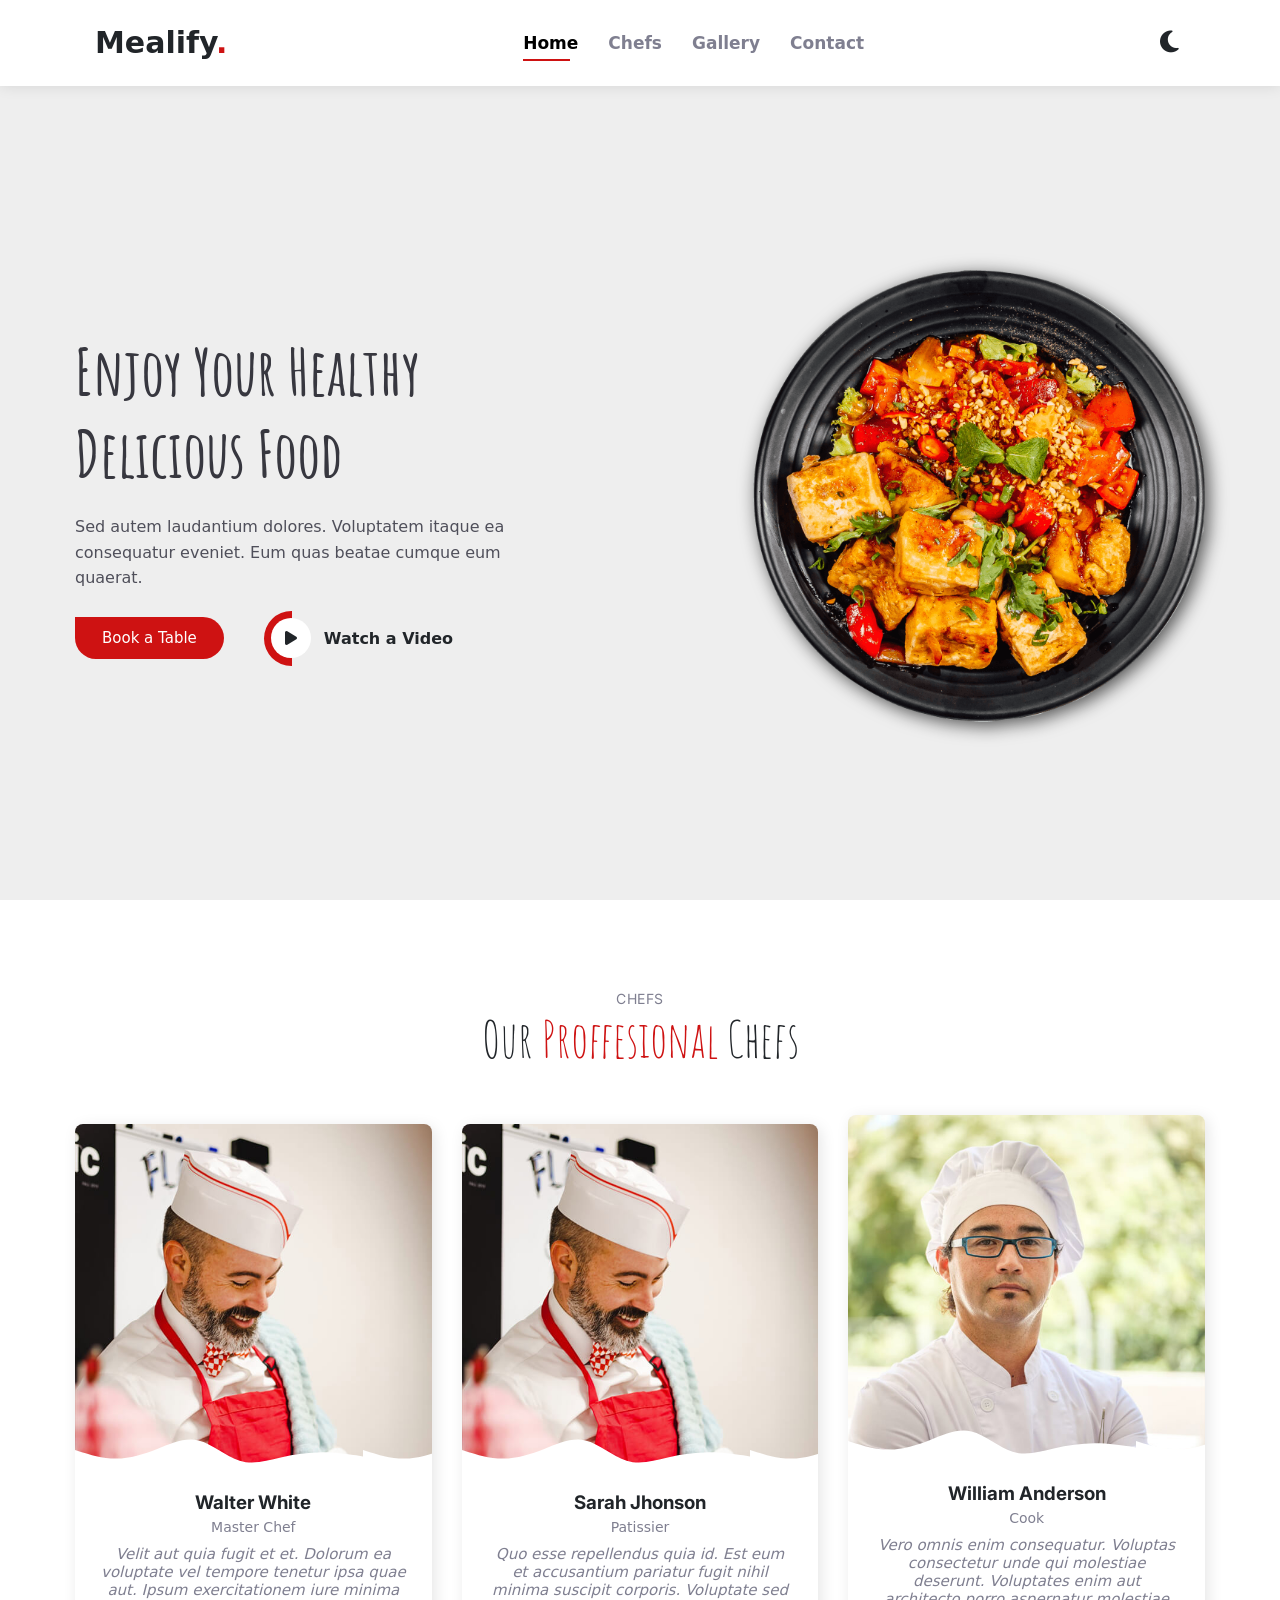
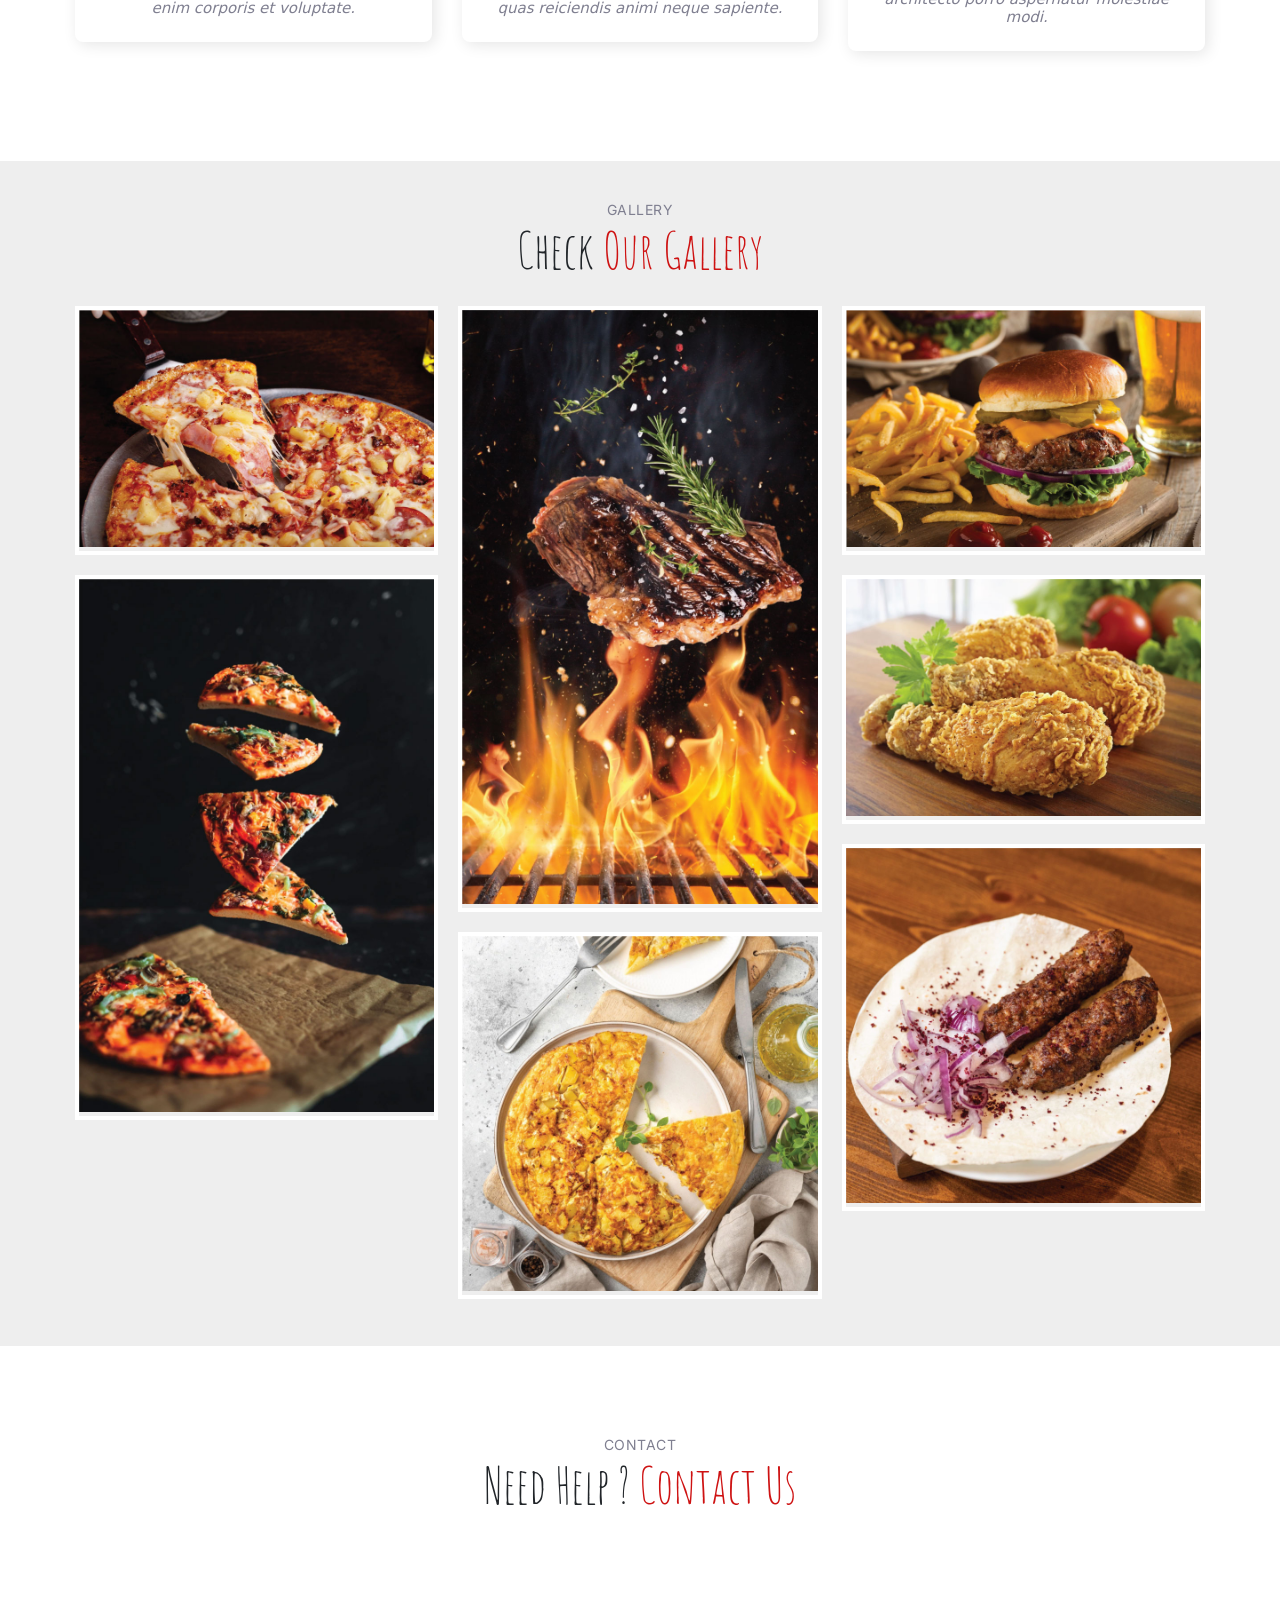
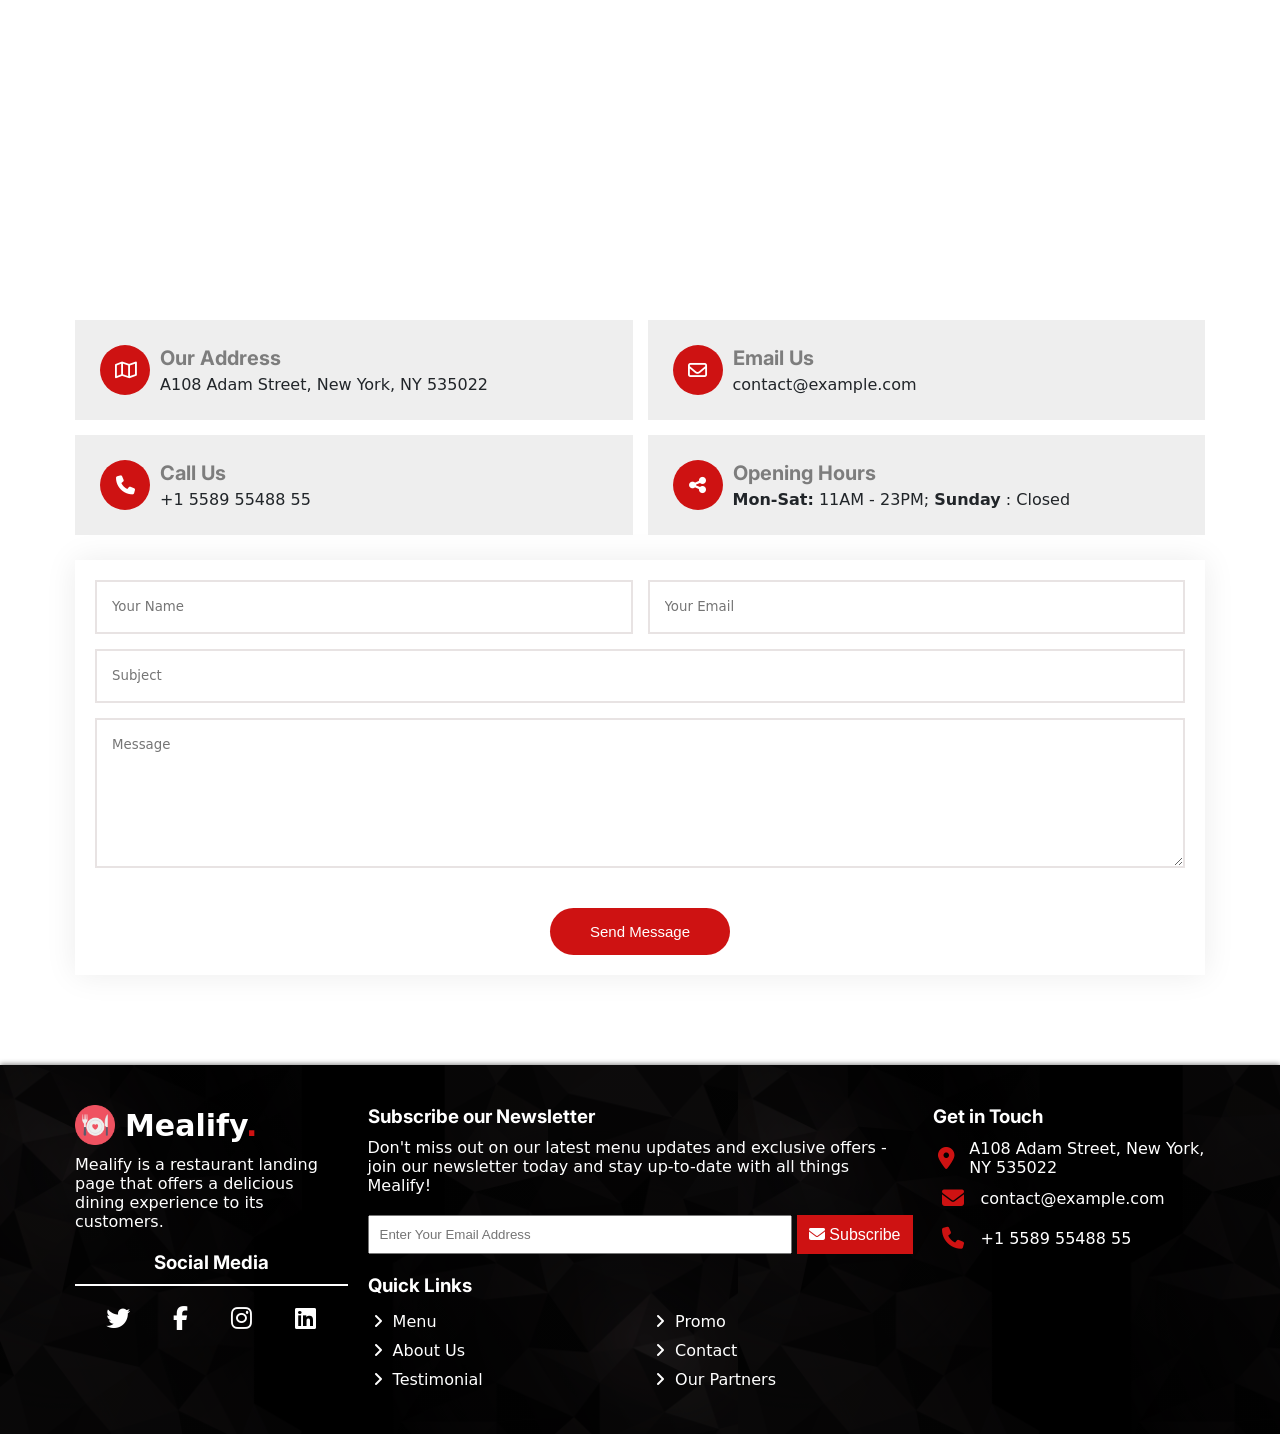
==== index.html @ 081ca34e "favicon" ====
<!DOCTYPE html>
<html lang="en">

    <head>
        <meta charset="UTF-8">
        <meta name="viewport" content="width=device-width, initial-scale=1.0">
        <title>Mealify</title>
        <link rel="stylesheet" href="css/style.css">
        <link rel="stylesheet" href="css/classes.css">
        <link rel="stylesheet" href="css/responsive.css">
        <link rel="stylesheet" href="css/all.min.css">
        <link rel="stylesheet" href="css/animations.css">
        <link rel="shortcut icon" href="images/favicon.png" type="image/x-icon">
        <link
            href="https://fonts.googleapis.com/css2?family=Amatic+SC:wght@400;700&family=Inter:wght@300;400;500;600;700;800&display=swap"
            rel="stylesheet" />
    </head>

    <body>
        <!--------------------NAV----------------------->
        <nav>
            <div class="container">
                <h1>
                    <a href="#home" class="logo">Mealify</a>
                </h1>
                <ul class="nav-links">
                    <li><a href="#home" class="active">home</a></li>
                    <li><a href="#chefs">chefs</a></li>
                    <li><a href="#gallery">gallery</a></li>
                    <li><a href="#contact">contact</a></li>
                </ul>
                <div class="nav-group">
                    <div class="mode">
                        <i class="fa-solid fa-moon"></i>
                    </div>
                    <a href="#navLinks" class="menu-icon">
                        <i class="fa-solid fa-bars"></i>
                    </a>
                </div>
            </div>
        </nav>
        <!--------------------HEADER-------------------->
        <header id="home" class="home section-bg">
            <div class="container">
                <div class="header-content">
                    <h2>
                        Enjoy Your Healthy
                        <br>
                        Delicious Food
                    </h2>
                    <p>
                        Sed autem laudantium dolores. Voluptatem itaque ea consequatur
                        eveniet. Eum quas beatae cumque eum quaerat.
                    </p>
                    <div class="btn-group">
                        <a href="#home" class="btn btn-main">Book a Table</a>
                        <a href="https://youtube.com" target="_blank" class="video-btn">
                            <div class="icon">
                                <i class="fa-solid fa-play"></i>
                            </div>
                            Watch a Video
                        </a>
                    </div>
                </div>
                <picture>
                    <img src="images/hero-img.png"
                        alt="A black dish filled with a colorful assortment of fresh vegetables and bread.">
                </picture>
            </div>
        </header>
        <!------------------- CHEFS--------------------->
        <section id="chefs" class="chefs">
            <div class="container">
                <div class="title">
                    <h2>chefs</h2>
                    <p>our <span>proffesional</span> chefs</p>
                </div>
                <div class="chefs-cards">
                    <div class="card">
                        <picture>
                            <img src="images/chefs-1.jpg" alt="">
                        </picture>
                        <div class="card-content">
                            <h3>Walter White</h3>
                            <span>Master Chef</span>
                            <p>Velit aut quia fugit et et. Dolorum ea voluptate vel tempore tenetur ipsa quae aut. Ipsum
                                exercitationem iure minima enim corporis et voluptate.</p>
                        </div>
                        <ul class="social-box">
                            <li><a href="https://twitter.com" target="_blank">
                                    <i class="fa-brands fa-twitter"></i>
                                </a></li>
                            <li>
                                <a href="https://facebook.com" target="_blank">
                                    <i class="fa-brands fa-facebook-f"></i>
                                </a>
                            </li>
                            <li>
                                <a href="https://instagram.com" target="_blank">
                                    <i class="fa-brands fa-instagram"></i>
                                </a>
                            </li>
                            <li>
                                <a href="https://linkedin.com" target="_blank">
                                    <i class="fa-brands fa-linkedin"></i>
                                </a>
                            </li>
                        </ul>
                    </div>
                    <div class="card">
                        <picture>
                            <img src="images/chefs-1.jpg" alt="">
                        </picture>
                        <div class="card-content">
                            <h3>Sarah Jhonson</h3>
                            <span>Patissier</span>
                            <p>Quo esse repellendus quia id. Est eum et accusantium pariatur fugit nihil minima suscipit
                                corporis. Voluptate sed quas reiciendis animi neque sapiente.</p>
                        </div>
                        <ul class="social-box">
                            <li><a href="https://twitter.com" target="_blank">
                                    <i class="fa-brands fa-twitter"></i>
                                </a></li>
                            <li>
                                <a href="https://facebook.com" target="_blank">
                                    <i class="fa-brands fa-facebook-f"></i>
                                </a>
                            </li>
                            <li>
                                <a href="https://instagram.com" target="_blank">
                                    <i class="fa-brands fa-instagram"></i>
                                </a>
                            </li>
                            <li>
                                <a href="https://linkedin.com" target="_blank">
                                    <i class="fa-brands fa-linkedin"></i>
                                </a>
                            </li>
                        </ul>
                    </div>
                    <div class="card">
                        <picture>
                            <img src="images/chefs-3.jpg" alt="">
                        </picture>
                        <div class="card-content">
                            <h3>William Anderson</h3>
                            <span>Cook</span>
                            <p>Vero omnis enim consequatur. Voluptas consectetur unde qui molestiae deserunt. Voluptates
                                enim aut architecto porro aspernatur molestiae modi.</p>
                        </div>
                        <ul class="social-box">
                            <li><a href="https://twitter.com" target="_blank">
                                    <i class="fa-brands fa-twitter"></i>
                                </a></li>
                            <li>
                                <a href="https://facebook.com" target="_blank">
                                    <i class="fa-brands fa-facebook-f"></i>
                                </a>
                            </li>
                            <li>
                                <a href="https://instagram.com" target="_blank">
                                    <i class="fa-brands fa-instagram"></i>
                                </a>
                            </li>
                            <li>
                                <a href="https://linkedin.com" target="_blank">
                                    <i class="fa-brands fa-linkedin"></i>
                                </a>
                            </li>
                        </ul>

                    </div>
                </div>
            </div>
        </section>
        <!------------------- GALLERY------------------->
        <section id="gallery">
            <div class="container">
                <div class="title">
                    <h2>gallery</h2>
                    <p>check <span>our gallery</span></p>
                </div>
                <div class="gallery-photos">
                    <picture class="pizza">
                        <img src="images/meal-1.jpg" alt="Hawaiian pizza with ham and pineapple">
                        <div class="layer">
                            <h2 class="meal-name">Pizza</h2>
                            <p>Hawaiian pizza with ham and pineapple</p>
                        </div>
                    </picture>
                    <picture class="pizza-slices">
                        <img src="images/meal-4.jpg" alt="Levitation pizza on black background.">
                        <div class="layer">
                            <h2 class="meal-name">Levitation pizza</h2>
                            <p>Levitation pizza on black background.</p>
                        </div>
                    </picture>
                    <picture class="steak">
                        <img src="images/meal-2.jpg"
                            alt="Tasty beef steaks flying above cast iron grate with fire flames.">
                        <div class="layer">
                            <h2 class="meal-name">Beef steaks</h2>
                            <p>
                                Tasty beef steaks flying above cast iron grate with fire flames.
                            </p>
                        </div>
                    </picture>
                    <picture class="omelette">
                        <img src="images/meal-7.jpg"
                            alt="Frittata or potato pie in a ceramic plate on a light culinary background. Traditional Italian delicious homemade egg dish on the kitchen table. Top view">
                        <div class="layer">
                            <h2 class="meal-name">Frittata</h2>
                            <p>Frittata or potato pie in a ceramic plate</p>
                        </div>
                    </picture>
                    <picture class="burger">
                        <img src="images/meal-3.jpg" alt="grass fed bison hamburger with chips &amp; beer">
                        <div class="layer">
                            <h2 class="meal-name">Burger</h2>
                            <p>grass fed bison hamburger with chips &amp; beer</p>
                        </div>
                    </picture>
                    <picture class="fried">
                        <img src="images/meal-5.jpg" alt="chicken legs">
                        <div class="layer">
                            <h2 class="meal-name">Crispy Fried Chicken</h2>
                            <p>
                                Golden brown chicken legs with a crunchy coating and juicy meat
                            </p>
                        </div>
                    </picture>
                    <picture class="kofta">
                        <img src="images/meal-6.jpg" alt="Lyulya kebab">
                        <div class="layer">
                            <h2 class="meal-name">Lyulya kebab</h2>
                            <p>
                                Tender and juicy skewers of ground lamb or beef, flavored with
                                aromatic spices and herbs
                            </p>
                        </div>
                    </picture>
                </div>
            </div>
        </section>
        <!------------------- CONTACT------------------->
        <section id="contact" class="contact">
            <div class="container">
                <div class="title">
                    <h2>CONTACT</h2>
                    <p>Need Help ? <span> Contact Us </span></p>
                </div>
                <iframe
                    src="https://www.google.com/maps/embed?pb=!1m14!1m8!1m3!1d12097.445785295115!2d-74.006138!3d40.710059!3m2!1i1024!2i768!4f13.1!3m3!1m2!1s0x89c25a22a3bda30d%3A0xb89d1fe6bc499443!2sDowntown%20Conference%20Center!5e0!3m2!1sen!2sus!4v1681863129691!5m2!1sen!2sus"
                    style="border: 0" allowfullscreen="" loading="lazy"
                    referrerpolicy="no-referrer-when-downgrade"></iframe>
                <div class="details">
                    <div class="address">
                        <div class="icon">
                            <i class="fa-regular fa-map"></i>
                        </div>
                        <div class="address-content">
                            <h3>Our Address</h3>
                            <p>A108 Adam Street, New York, NY 535022</p>
                        </div>
                    </div>
                    <div class="email">
                        <div class="icon">
                            <i class="fa-regular fa-envelope"></i>
                        </div>
                        <div class="email-content">
                            <h3>Email Us</h3>
                            <a href="mailto:contact@example.com">contact@example.com </a>
                        </div>
                    </div>
                    <div class="phone">
                        <div class="icon">
                            <i class="fa-solid fa-phone"></i>
                        </div>
                        <div class="phone-content">
                            <h3>Call Us</h3>
                            <a href="tel:+1 5589 55488 55">+1 5589 55488 55 </a>
                        </div>
                    </div>
                    <div class="opening-hours">
                        <div class="icon">
                            <i class="fa-solid fa-share-nodes"></i>
                        </div>
                        <div class="opening-content">
                            <h3>Opening Hours</h3>
                            <p>
                                <strong>Mon-Sat:</strong> 11AM - 23PM; <strong>Sunday</strong> :
                                Closed
                            </p>
                        </div>
                    </div>
                </div>
                <form>
                    <div class="input-group">
                        <input type="text" placeholder="Your Name" name="name">
                        <input type="email" placeholder="Your Email" name="email">
                    </div>
                    <input type="text" placeholder="Subject" name="subject">
                    <textarea placeholder="Message" name="message"></textarea>
                    <button class="btn btn-main" type="submit">Send Message</button>
                </form>
            </div>
        </section>
        <!------------------- FOOTER ------------------->
        <footer>
            <div class="container">
                <div class="about">
                    <div>
                        <img src="./images/favicon.png" alt="Mealify Logo">
                        <h2 class="logo">Mealify</h2>
                    </div>
                    <p>
                        Mealify is a restaurant landing page that offers a delicious dining
                        experience to its customers.
                    </p>
                    <h3>Social Media</h3>
                    <ul class="social-links">
                        <li>
                            <a href="https://twitter.com" target="_blank">
                                <i class="fa-brands fa-twitter"></i>
                            </a>
                        </li>
                        <li>
                            <a href="https://facebook.com" target="_blank">
                                <i class="fa-brands fa-facebook-f"></i>
                            </a>
                        </li>
                        <li>
                            <a href="https://instagram.com" target="_blank">
                                <i class="fa-brands fa-instagram"></i>
                            </a>
                        </li>
                        <li>
                            <a href="https://linkedin.com" target="_blank">
                                <i class="fa-brands fa-linkedin"></i>
                            </a>
                        </li>
                    </ul>
                </div>
                <div class="subscription">
                    <div class="subscription-box">
                        <h3>Subscribe our Newsletter</h3>
                        <p>
                            Don't miss out on our latest menu updates and exclusive offers -
                            join our newsletter today and stay up-to-date with all things
                            Mealify!
                        </p>
                        <div class="sunscription-group">
                            <input type="email" placeholder="Enter Your Email Address">
                            <button class="btn btn-main">
                                <i class="fa-solid fa-envelope"></i> Subscribe
                            </button>
                        </div>
                    </div>
                    <div class="quick-links">
                        <h3>Quick Links</h3>
                        <ul>
                            <li>
                                <a href="">Menu</a>
                            </li>
                            <li>
                                <a href="">Promo</a>
                            </li>
                            <li>
                                <a href="">About Us</a>
                            </li>
                            <li>
                                <a href="">Contact</a>
                            </li>
                            <li>
                                <a href="">Testimonial</a>
                            </li>
                            <li>
                                <a href="">Our Partners</a>
                            </li>
                        </ul>
                    </div>
                </div>
                <div class="contact-details">
                    <h3>Get in Touch</h3>
                    <ul>
                        <li>
                            <i class="fa-solid fa-location-dot"></i>
                            <span>A108 Adam Street, New York, NY 535022 </span>
                        </li>
                        <li>
                            <i class="fa-solid fa-envelope"></i>
                            <a href="mailto:contact@example.com">contact@example.com</a>
                        </li>
                        <li>
                            <i class="fa-solid fa-phone"></i>
                            <a href="tel:+1 5589 55488 55">+1 5589 55488 55</a>
                        </li>
                    </ul>
                </div>
            </div>
        </footer>
    </body>

</html>
---- css/style.css ----
@import url(classes.css);
body{
font-family: var(--font-default);
color: var(--color-default);
overflow-x: hidden;
}
/* <!--------------------NAV-----------------------> */
nav{
    background-color: var(--color-light);
    position: fixed;
    width: 100%;
    z-index: 9999;
    top: 0;
    box-shadow: 0px 0px 14px 0px #0000001b;
    padding: 0.25px;
}
nav .container{
    display: flex;
    flex-flow: wrap row;
    justify-content: space-between;
    align-items: center;
    padding: 25px ;
    margin: auto;
}
.logo{
    font-size: 30px;
    font-family: var(--font-default);
    color: var(--color-default);
    font-weight: bold;
}    
.logo:after{
    content: ".";
    color: var(--color-primary);
}
nav ul{
    display: flex;
    justify-content: space-between;
    text-transform: capitalize;
}
nav ul  li a {
    color: #333;
    padding: var(--block-gap) ;
    font-family: var(--font-default);
    font-size: 17px;
    color: var(--color-tertiary);
    font-weight: 600;
    position: relative;
}
.active{
    color: black;
}
.active::after{
    content: "";
    position: absolute;
    bottom: -3px;
    width: 47px;
    height: 2px;
    background-color: var(--color-primary);
    left: 15px;
}
nav .nav-group{
    gap: 15px;
    display: flex;
    align-items: center;
}
nav .mode{
    cursor: pointer;
    font-size: 25px;
    width: 25px;

}
nav .menu-icon{
    display: none;
    cursor: pointer;
    font-size: 1.5625rem;
}
/* <!--------------------HEADER--------------------> */
header {
    display: flex;
    align-items: center;
}
header .container{
    display: flex;
    justify-content: space-between;
    align-items: center;
    flex-wrap: wrap;
    position: relative;
    padding: 40px 5px;
    margin-top: 96px;
}
header .container > * {
    width: 40%;
}
header .header-content h2{
    color: var(--color-secondary);
    font-family: var(--font-primary);
    font-size: 4.0625rem;
}
header .header-content p{
    margin-block: 20px;
    line-height: 1.6;
    font-size: 1rem;
    color: #4f4f5a;
}
header picture img{
    width: 100%;
    filter: drop-shadow(4px 4px 9px #000a);
}
header picture img:hover {
    animation: shake 1s infinite;
}
header .btn-group{
    display: flex;
    flex-wrap:  nowrap;
    align-items: center;
    gap: 2.5rem;
}
header .btn-group a{
    display: flex;
    flex-wrap:  nowrap;
}
header .btn-main{
    border-radius: 0 100vh 100vh;
    background-color: #CE1212 ;
    padding: 12px 27px;
    color: #fff;
    transition: all 0.3s ease;
    font-size:15px ;
}
header .video-btn{
    transition: all var(--animation-duration) ease;
    color: var(--color-default);
    display: flex;
    align-items: center;
    font-weight: 600;
}
header .video-btn .icon{
    width:55px;
    height:55px;
    border-radius: 50%;
    background-image: linear-gradient(to right, var(--color-primary) 0 50%, transparent 50% 100%);
    display: flex;
    justify-content: center;
    align-items: center;
    font-size: 1rem;
    margin-right: 0.3125rem;
    position: relative;
}
header .video-btn .icon::before{
    content: "";
    width: 40px;
    height: 40px;
    border-radius: 50%;
    display: flex;
    justify-content: center;
    align-items: center;
    position: absolute;
    background-color: #fff;
}
header .video-btn .icon i{
    z-index: 99;
}
header .btn-group .btn:hover{
    background-color: var(--hover-bg-color);
    color: var(--hover-color);
}
.video-btn:hover{
    color: var(--color-primary);
}
/* <!------------------- CHEFS---------------------> */
.title {
    text-align: center;
    margin-bottom: 1.5625rem;
}
.title h2{
    color: var(--color-tertiary);
    font-weight: 400;
    font-size: 0.875rem;
    text-transform: uppercase;
    letter-spacing: 0.5px;
}
.title p {
    font-size: 3.125rem;
    font-family: var(--font-primary);
    text-transform: capitalize;
}
.title p span{
    color: var(--color-primary);
}

.chefs-cards {
    display: flex;
    justify-content: space-between;
    align-items: center;
    flex-wrap: nowrap;
    --gap: 1.875rem;
    padding-block: 1.25rem;
    display: flex;
    flex-wrap: wrap;
    gap: var(--gap);
}
.chefs-cards .card{
    width: calc(calc(100% - var(--gap)* 2) / 3);
    background-color: var(--color-light);
    text-align: center;
    border-radius: 0.5rem;
    overflow: hidden;
    position: relative;
    transition: all var(--animation-duration) ease;
    box-shadow: 3px 3px 15px 0px rgba(0, 0, 0, 0.1);
    padding: 0 0 0.25px;
    margin: 0 0 0.25px;
}
.chefs-cards .card:hover{
    transform: scale(1.07);
}
.chefs-cards .card picture{
    width: 100%;
    display: flex;
    position:relative;
    
}
.chefs-cards .card picture:before {
    content: "";
    position: absolute;
    bottom: -1px;
    left: 0;
    background-image: url(../images/shape.svg);
    background-repeat: repeat-x;
    width: 100%;
    height: 4rem;
    border: 0;
    outline: 0;
}
.chefs-cards .card picture img{
    width: 100%;
}
    .card .card-content {
    position: relative;
    width: 100%;
    padding:10px 25px 25px;
}
.card .card-content span{
    font-size: 14px;
    color: var(--color-tertiary);
    margin: 5px 0 10px;
    display: inline-block;
}
.card .card-content p{
font-size: 15px;
font-style: italic;
color: var(--color-tertiary);
}
.chefs-cards .social-box{
    position: absolute;
    right: -50px;
    top: 30px;
    padding: 10px;
    border-radius:5px;
    width: fit-content;
    background-color: #ffffff4d;
    transition: right calc(var(--animation-duration) / 2) ease;
}
.card:hover .social-box{
    right: 10px;
    transition: right var(--animation-duration) var(--animation-duration);
}
.chefs-cards .social-box i {
    font-size: 1.125rem;
    padding: 0.625rem 0.3125rem;
    color: #37373f66;
    transition: color var(--animation-duration);
}
.chefs-cards .social-box i:hover{
    color: #37373fe6;
}
/* <!------------------- GALLERY-------------------> */
#gallery{
    background-color: var(--color-light-grey);
}
.gallery-photos {
    --gap: 1.25rem;
    height: 72.8125rem;
    display: flex;
    flex-flow: column wrap;
    gap: 1.25rem;
}
.gallery-photos picture {
    width: calc(calc(100% - var(--gap)* 2) / 3);
    border: 4px solid var(--color-light);
    position: relative;
    overflow: hidden;
}
.gallery-photos img{
    width: 100%;
    transition: transform var(--animation-duration) ease;
}
.layer{
    width: 100%;
    height: 100%;
    padding: 15px;
    background-color: #00000096;
    position: absolute;
    top: 100%;
    left: 0;
    z-index: 99;
    display: flex;
    flex-direction: column;
    gap: 5px;
    justify-content: center;
    align-items: center;
    color: #fff;
    transition: all var(--animation-duration);
    text-align: center;
}
.gallery-photos picture:hover .layer{
    top: 0%;
}
.gallery-photos picture:hover img{
    transform: scale(1.1);
}
/* <!------------------- CONTACT-------------------> */
.contact iframe {
    width: 100%;
    height: 21.875rem;
}
.contact .details {
    display: flex;
    flex-wrap: wrap;
    margin: 25px 0;
    --gap: 15px;
    gap: var(--gap);
}
.contact .details>div{
    width: calc( ( 100% - var(--gap) ) / 2 );
    background-color: var(--color-light-grey);
    display: flex;
    align-items: center;
    padding: 25px ;
}
.contact .details>div .icon{
    width: 50px;
    height: 50px;
    background-color: var(--color-primary);
    margin: 0 10px 0 0;
    display: flex;
    align-items: center;
    justify-content: center;
    color: var(--color-light);
    border-radius: 50%;
    font-size: 19px;
}
.contact .details>div h3{
    color: #7d7d7d;
    font-size: 1.25rem;
    font-weight: 700;
    margin: 0 0 5px 0;
}
.contact form{
    display: flex;
    --gap: 0.9375rem;
    background-color: var(--color-light);
    padding: 20px;
    flex-direction: row;
    box-shadow: 0 0 1.875rem #00000014;
    gap: var(--gap);
    flex-wrap: wrap;
    justify-content: center;
    font-family: var(--font-default);
}

.contact form .input-group{
    width: 100%;
    display: flex;
    flex-wrap: wrap;
    gap: var(--gap);
}

.contact form input, .contact form  textarea {
    width: 100%;
    padding: 15px;
    font-family: inherit;
    line-height: 1.5;
    border: 2px solid hsl( 0, calc(0% + 10%), calc(100% - 10%) );
    color: #212529;
    transition: all .3s ease;
    outline: none;
}
.contact form textarea{
    min-height: 9.375rem;
    max-height: 18.75rem;
}
.contact form textarea:focus,
.contact form input:focus{
    border: 2px solid var(--color-primary) ;
    border-radius: 0;
}
.contact form button{
    padding: 15px 40px;
    margin-top: 25px;
    width: fit-content;
    font-size: 15px;
}
/* <!------------------- FOOTER -------------------> */

footer {
    background-image: linear-gradient(#0009, #0009), url(../images/download.jpg);
    color: #fff;
    box-shadow: 0px -1px 5px #0007;
    background-size: contain;
}
footer .container {
    --gap: 1.25rem;
    display: flex;
    flex-wrap: wrap;
    gap: var(--gap);
}
footer .container .about,
footer .container .contact-details {
    width: calc(calc(100% - var(--gap)* 2) / 4);
}
footer .container .subscription {
    width: calc(calc(100% - var(--gap)* 2) / 2);
}
footer .container .about div{
    display: flex;
    align-items: center;
    gap: calc(var(--gap) / 2);
}
footer .container .about .logo{
    color: var(--color-light);
}
footer .container .about img{
    width: 40px;
}
footer .container p{
    margin: 10px 0;
}
footer .container .about h3{
    text-align: center;
    border-bottom: 2px solid var(--color-light);
    padding:10px;
    margin-bottom:10px;
}

footer .about .social-links {
    padding: 10px;
    display: flex;
    justify-content: space-around;
}
footer .about .social-links i {
    font-size: 1.5rem;
}

footer .sunscription-group {
    margin: 20px 0;
    display: flex;
    justify-content: space-between;
    gap: 5px;
}
footer .sunscription-group input{
    flex-grow: 1;
    padding: 10px;
}
footer .sunscription-group input:focus{
    outline: 0;
}
footer .sunscription-group button{
    border-radius: 0;
}

footer .quick-links ul{
    margin: 10px 0 0;
    display: flex;
    column-gap: 20px;
    flex-wrap: wrap;
}
footer .quick-links ul li{
    width: calc((100% - 20px) /2);
    padding: 5px;
    transition: all var(--animation-duration) ease;
}
footer .quick-links ul li::before{
    content: "\f105";
    font: var(--fa-font-solid);
    margin-right: 5px;
}
footer .quick-links ul li:hover{
    transform: translateX(10px);
    background-color: #222;
}

footer .contact-details ul li {
    display: flex;
    align-items: center;
    gap: 8px;
}

footer .contact-details h3 {
    margin-bottom: 10px;
}
footer .contact-details ul li i {
    width: 2.5rem;
    height: 2.5rem;
    display: flex;
    justify-content: center;
    align-items: center;
    color: var(--color-primary);
    font-size: 1.375rem;
    cursor: pointer;
}
---- css/classes.css ----
*{
    padding: 0;
    margin: 0;
    box-sizing: border-box;
    scroll-behavior: smooth;
}
:root{
    --color-default: #212529;
    --primary-hue: 0;
    --primary-saturation: 84%;
    --primary-lightness: 44%;
    --color-primary: hsl( 0, 84%, 44% );
    --color-secondary: #37373f;
    --color-tertiary: #7f7f90;
    --light-hue: 0;
    --light-saturation: 0%;
    --light-lightness: 100%;
    --color-light: #ffffff;
    --color-light-grey: #eee;
    --font-default: "Open Sans", system-ui, -apple-system, "Segoe UI", Roboto, "Helvetica Neue", Arial, "Noto Sans", "Liberation Sans", sans-serif, "Apple Color Emoji", "Segoe UI Emoji", "Segoe UI Symbol", "Noto Color Emoji";
    --font-primary: "Amatic SC", sans-serif;
    --font-secondary: "Inter", sans-serif;
    --animation-duration: 400ms;
    --block-gap: 5px 15px;
}
::-webkit-scrollbar-thumb {
    background-color: #000;
    box-shadow: 0px 0px 10px 0px #eeeeee8c inset;
    border-radius: 100vh;
}
::-webkit-scrollbar {
    width: 12px;
    background-color: #fff;
    border-left: 2px solid #eee;
    box-shadow: 0px 0px 21px 0px #0003 inset;
}
::selection{
    background-color: hsl( var(--primary-hue), var(--primary-saturation), var(--primary-lightness), 0.7 );
    opacity: 0.2;
    color: var(--color-light);
} 
ul{
    list-style: none;
}
a{
    text-decoration: none;
    color: inherit;
    transition: all 0.3s ease 0s;
}
.container{
    padding: 40px 5px;
    margin: 50px auto 0px auto;
}

.margin-width-auto{
    width: fit-content;
    margin-left: auto;
    margin-right: auto;
}
.clr{
    clear: both;
}
.section-bg {
    background-color: var(--color-light-grey);
}
h1, h2, h3, h4, h5, h6 {
    font-family: var(--font-secondary);
}
.btn-main {
    --background-color: var(--color-primary);
    --hover-bg-color: hsl( 0, 84%, calc(44% + 5%) );
    --hover-color: var(--color-light);
    --padding: 0.375rem 1.125rem;
    --font-size: 0.9375rem;
    --border-radius: 100vh;
}
.btn{
--color: var(--color-light);
--padding: 0.3125rem 0.75rem;
--border-width: 0.125rem;
--border-radius: 100vh;
--font-size: 1rem;
padding: var(--padding);
border: var(--border-width) solid var(--border-color);
border-radius: var(--border-radius);
background-color: var(--background-color);
color: var(--color);
font-size: var(--font-size);
cursor: pointer;
transition: background-color var(--animation-duration), color var(--animation-duration);
}
.btn:hover {
    background-color: var(--hover-bg-color);
    color: var(--hover-color);
}
---- css/responsive.css ----
@media screen and (max-width: 300px) {
    :root {
      font-size: 12px;
    }
  }
  /*^========> Container <========*/
  @media screen and (min-width: 1400px) {
    .container {
      max-width: 1320px;
    }
  }
  
  @media screen and (max-width: 1400px) {
    .container {
      max-width: 1140px;
    }
  }
  
  @media screen and (max-width: 1200px) {
    .container {
      max-width: 960px;
    }
  }
  
  @media screen and (max-width: 992px) {
    .container {
      max-width: 720px;
    }
  }
  
  @media screen and (max-width: 768px) {
    .container {
      max-width: 540px;
    }
  }
  
  @media screen and (max-width: 576px) {
    .container {
      padding: 15px;
    }
  }
  
  /*^========> Navbar <========*/
  @media screen and (max-width: 1200px) {
    nav .nav-links {
      --inline-gap: 0px;
      --block-gap: 15px;
      transform: translateX(100%);
      position: absolute;
      z-index: 999;
      width: 350px;
      height: 100%;
      background-color: #fff;
      border-left: 2px solid #f1f1f1;
      right: 0;
      top: 0;
      flex-direction: column;
      transition: transform 400ms;
    }
  
    nav .nav-links .close-icon {
      display: block;
      padding: 10px 15px 5px;
    }
  
    nav .nav-links a:not(.active):hover::before {
      width: 0px;
    }
  
    nav .nav-links a {
      width: 100%;
      padding: var(--block-gap) 10px;
    }
  
    nav .nav-links a::before {
      bottom: 2px;
    }
  
    nav .menu-icon {
      display: block;
    }
  
    nav .mode-group {
      display: flex;
      flex-grow: 1;
      /* justify-content: ; */
      margin-left: 10vw;
      margin-right: 20px;
    }
  }
  
  /*^========> Header <========*/
  @media screen and (min-width: 1200px) {
    header {
      min-height: 100vh;
    }
  }
  
  @media screen and (max-width: 992px) {
    header .container {
      flex-direction: column-reverse;
      gap: 50px;
    }
    header .container > * {
      width: 100%;
      display: flex;
      flex-direction: column;
      align-items: center;
      text-align: center;
    }
    header .btn-main {
      --border-radius: 100vh;
    }
  }
  @media screen and (max-width: 400px) {
    .header-content .btn-group {
      flex-direction: column;
      gap: 20px;
    }
  }
  
  /*^========> Chefs <========*/
  @media screen and (max-width: 992px) {
    .chefs-cards .card {
      width: calc(calc(100% - var(--gap)) / 2);
    }
  }
  @media screen and (max-width: 768px) {
    .chefs-cards .card {
      width: 100%;
    }
  }
  
  /*^========> Gallery <========*/
  @media screen and (max-width: 1400px) {
    .gallery-photos {
      height: 1000px;
    }
  }
  
  @media screen and (max-width: 1200px) {
    .gallery-photos {
      height: 845px;
    }
  }
  
  @media screen and (max-width: 992px) {
    .gallery-photos {
      height: 1405px;
    }
  
    .gallery-photos picture {
      width: calc(calc(100% - var(--gap)) / 2);
    }
  
    .gallery .pizza {
      order: 1;
    }
    .gallery .fried {
      order: 6;
    }
    .gallery .omelette {
      order: 4;
    }
    .gallery .kofta {
      order: 7;
    }
    .gallery .burger {
      order: 2;
    }
    .gallery .pizza-slices {
      order: 3;
    }
    .gallery .steak {
      order: 5;
    }
  }
  
  @media screen and (max-width: 768px) {
    .gallery-photos {
      height: auto;
    }
    .gallery-photos picture {
      width: 100%;
    }
  }

  /*^========> Contacts <========*/
  @media screen and (min-width: 993px){
    .contact form .input-group input{
      width: calc((100% - var(--gap)) / 2 );
    }
  }

  @media screen and (max-width: 992px) {
    .contact .input-group input {
      width: 100%;
    }
  }
  
  @media screen and (max-width: 768px) {
    .contact .details > div {
      width: 100%;
    }
  }
  
  /*^========> Footer <========*/
  
  @media screen and (max-width: 1200px) {
    footer .container :is(.about, .contact-details) {
      width: calc(calc(100% - var(--gap)) / 2);
      order: 1;
    }
  
    footer .container :is(.subscription) {
      width: 100%;
      order: 2;
    }
  }
  
  @media screen and (max-width: 768px) {
    footer .container :is(.about, .contact-details, .subscription) {
      width: 100%;
      order: 0;
    }
  }
  
  @media screen and (max-width: 576px) {
    footer .sunscription-group {
      flex-direction: column;
      gap: 10px;
    }
  }
---- css/animations.css ----
@keyframes shake {
    0% {
      transform: translate(1px, 1px) rotate(0deg);
    }
    10% {
      transform: translate(-1px, -2px) rotate(-1deg);
    }
    20% {
      transform: translate(-3px, 0px) rotate(1deg);
    }
    30% {
      transform: translate(3px, 2px) rotate(0deg);
    }
    40% {
      transform: translate(1px, -1px) rotate(1deg);
    }
    50% {
      transform: translate(-1px, 2px) rotate(-1deg);
    }
    60% {
      transform: translate(-3px, 1px) rotate(0deg);
    }
    70% {
      transform: translate(3px, 1px) rotate(-1deg);
    }
    80% {
      transform: translate(-1px, -1px) rotate(1deg);
    }
    90% {
      transform: translate(1px, 2px) rotate(0deg);
    }
    100% {
      transform: translate(1px, -2px) rotate(-1deg);
    }
  }
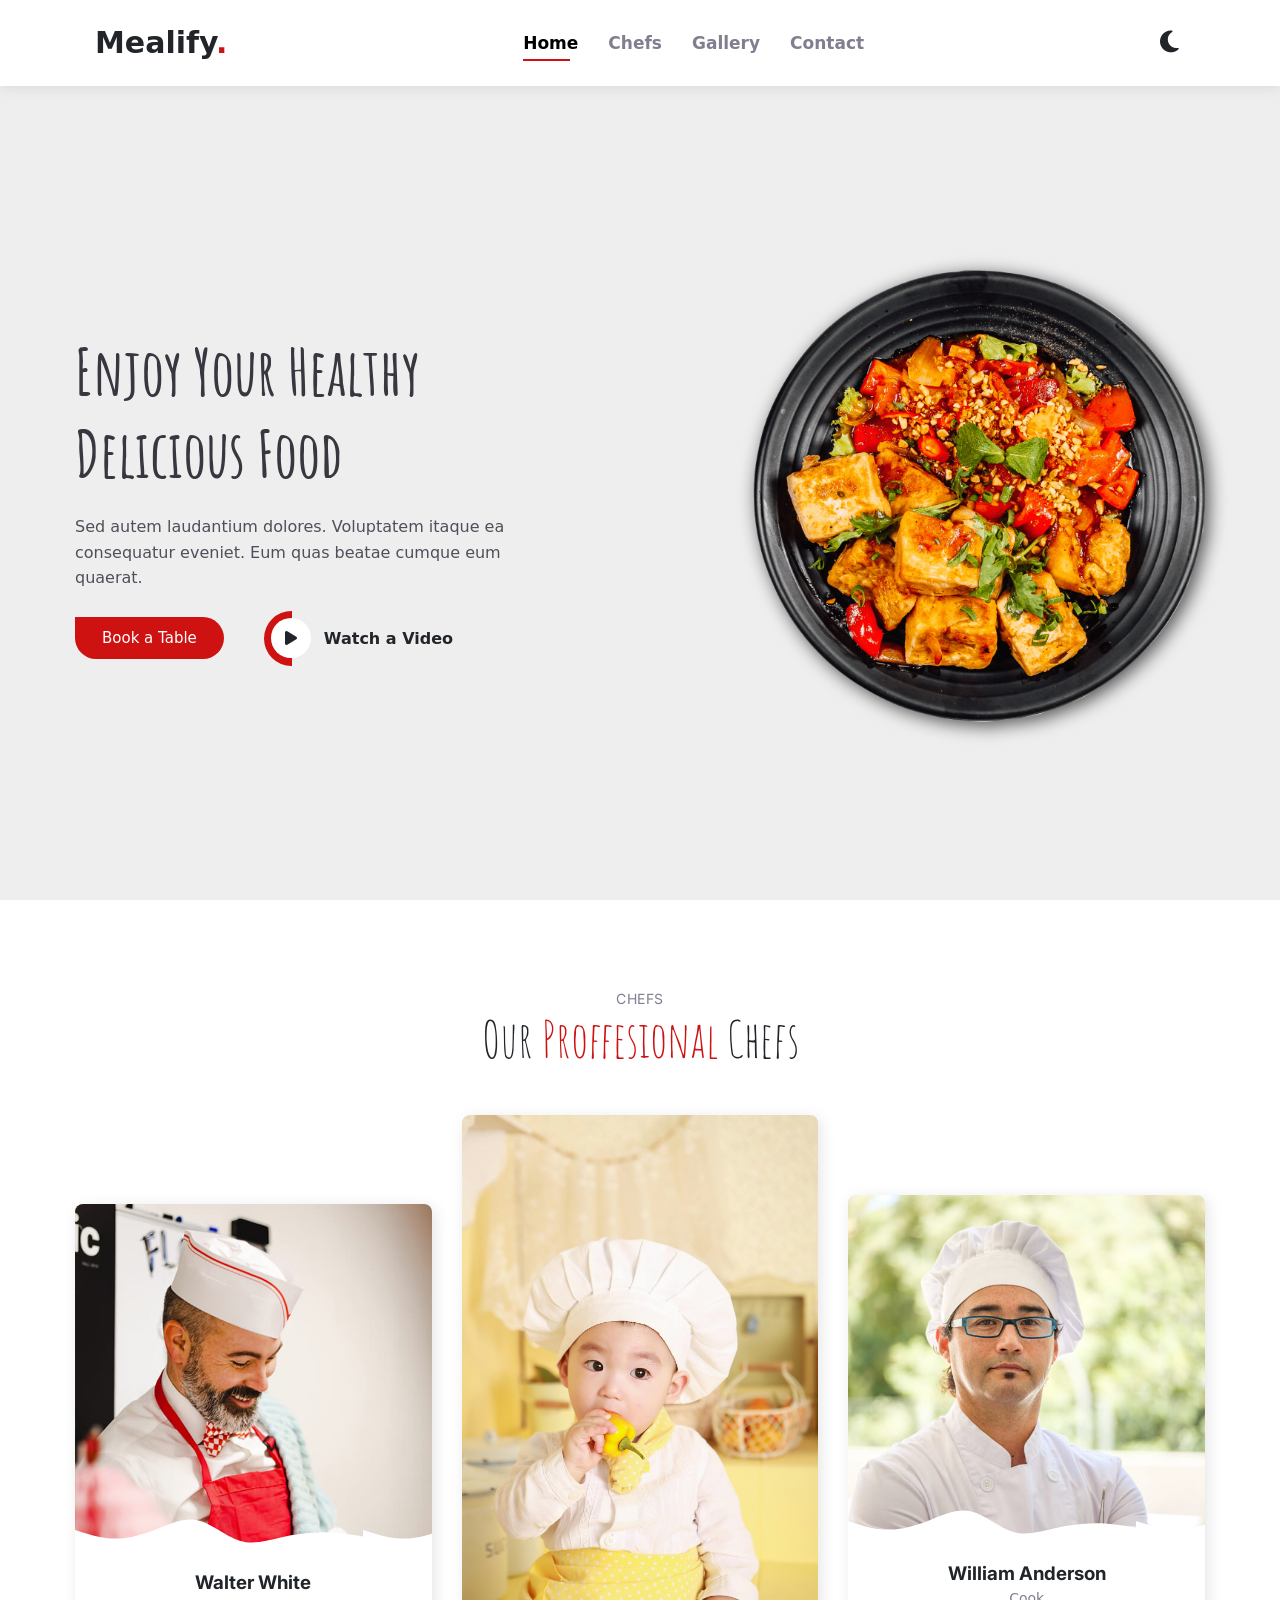
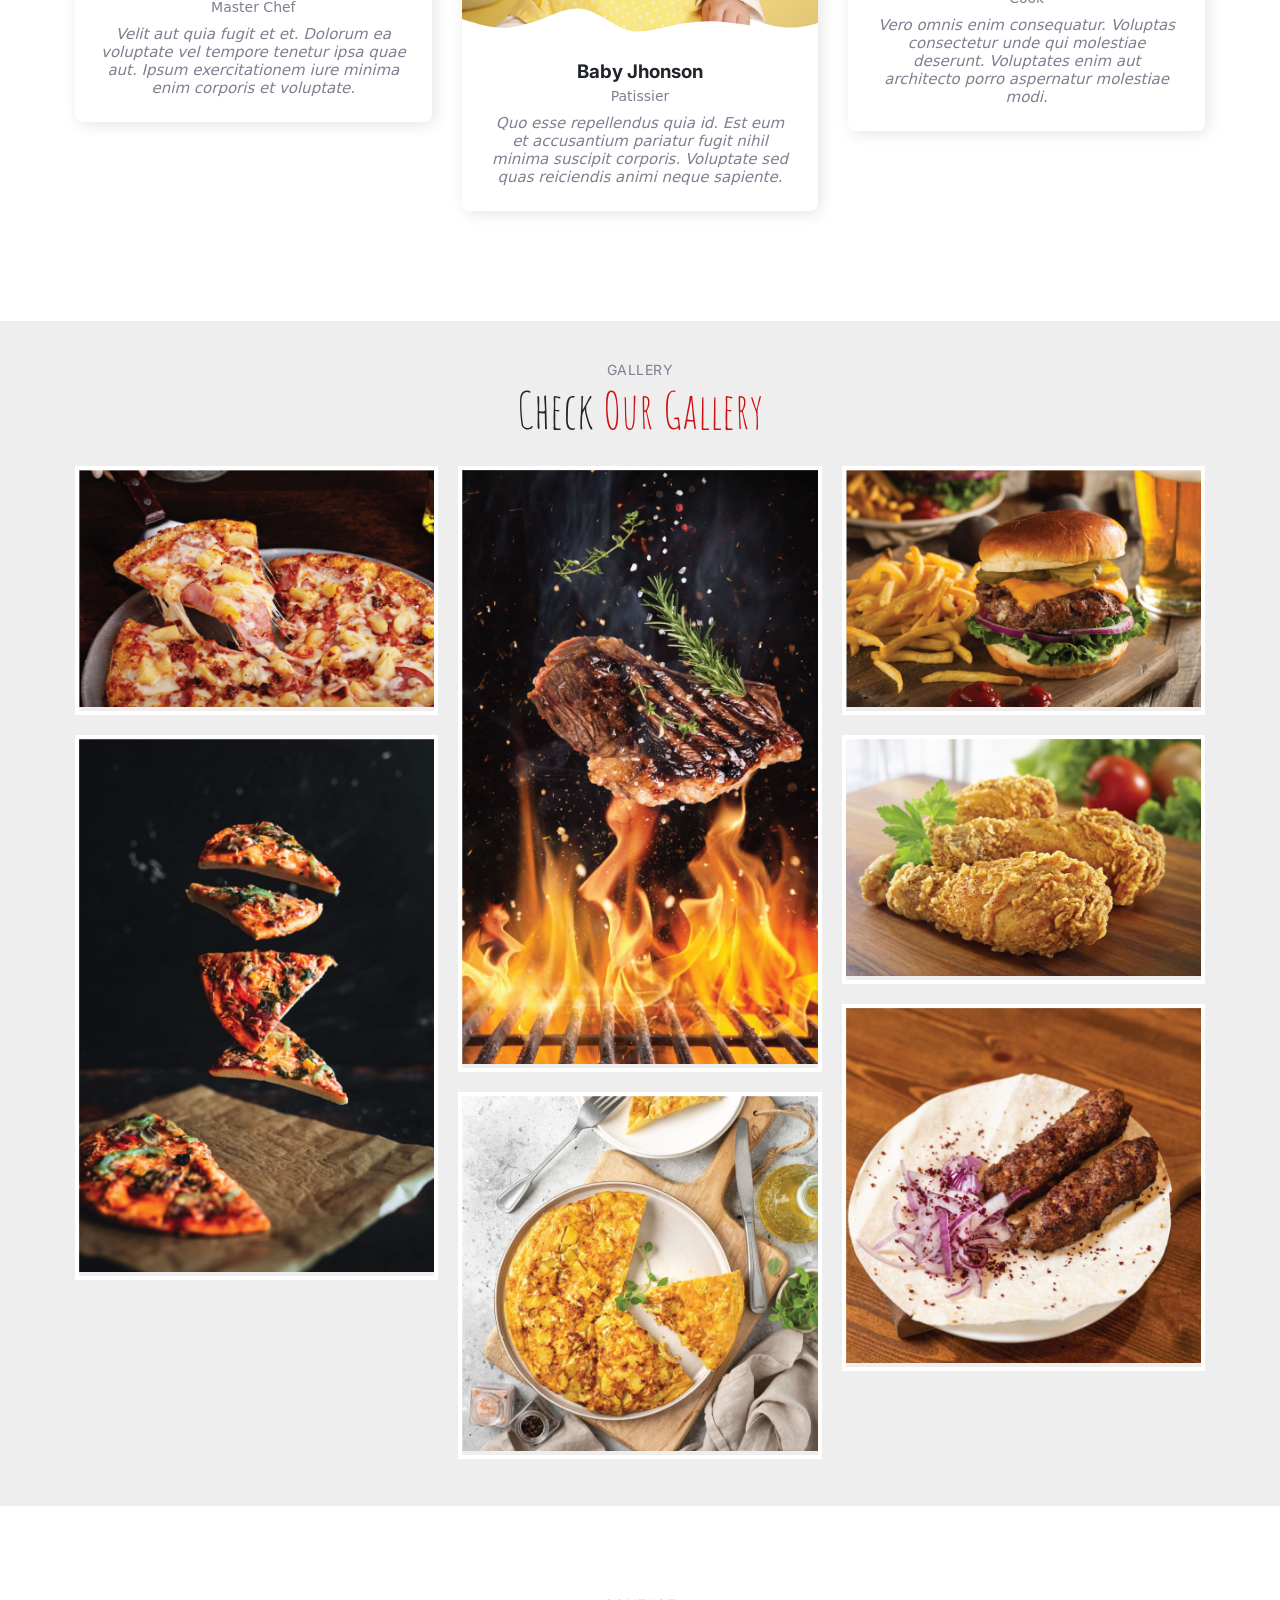
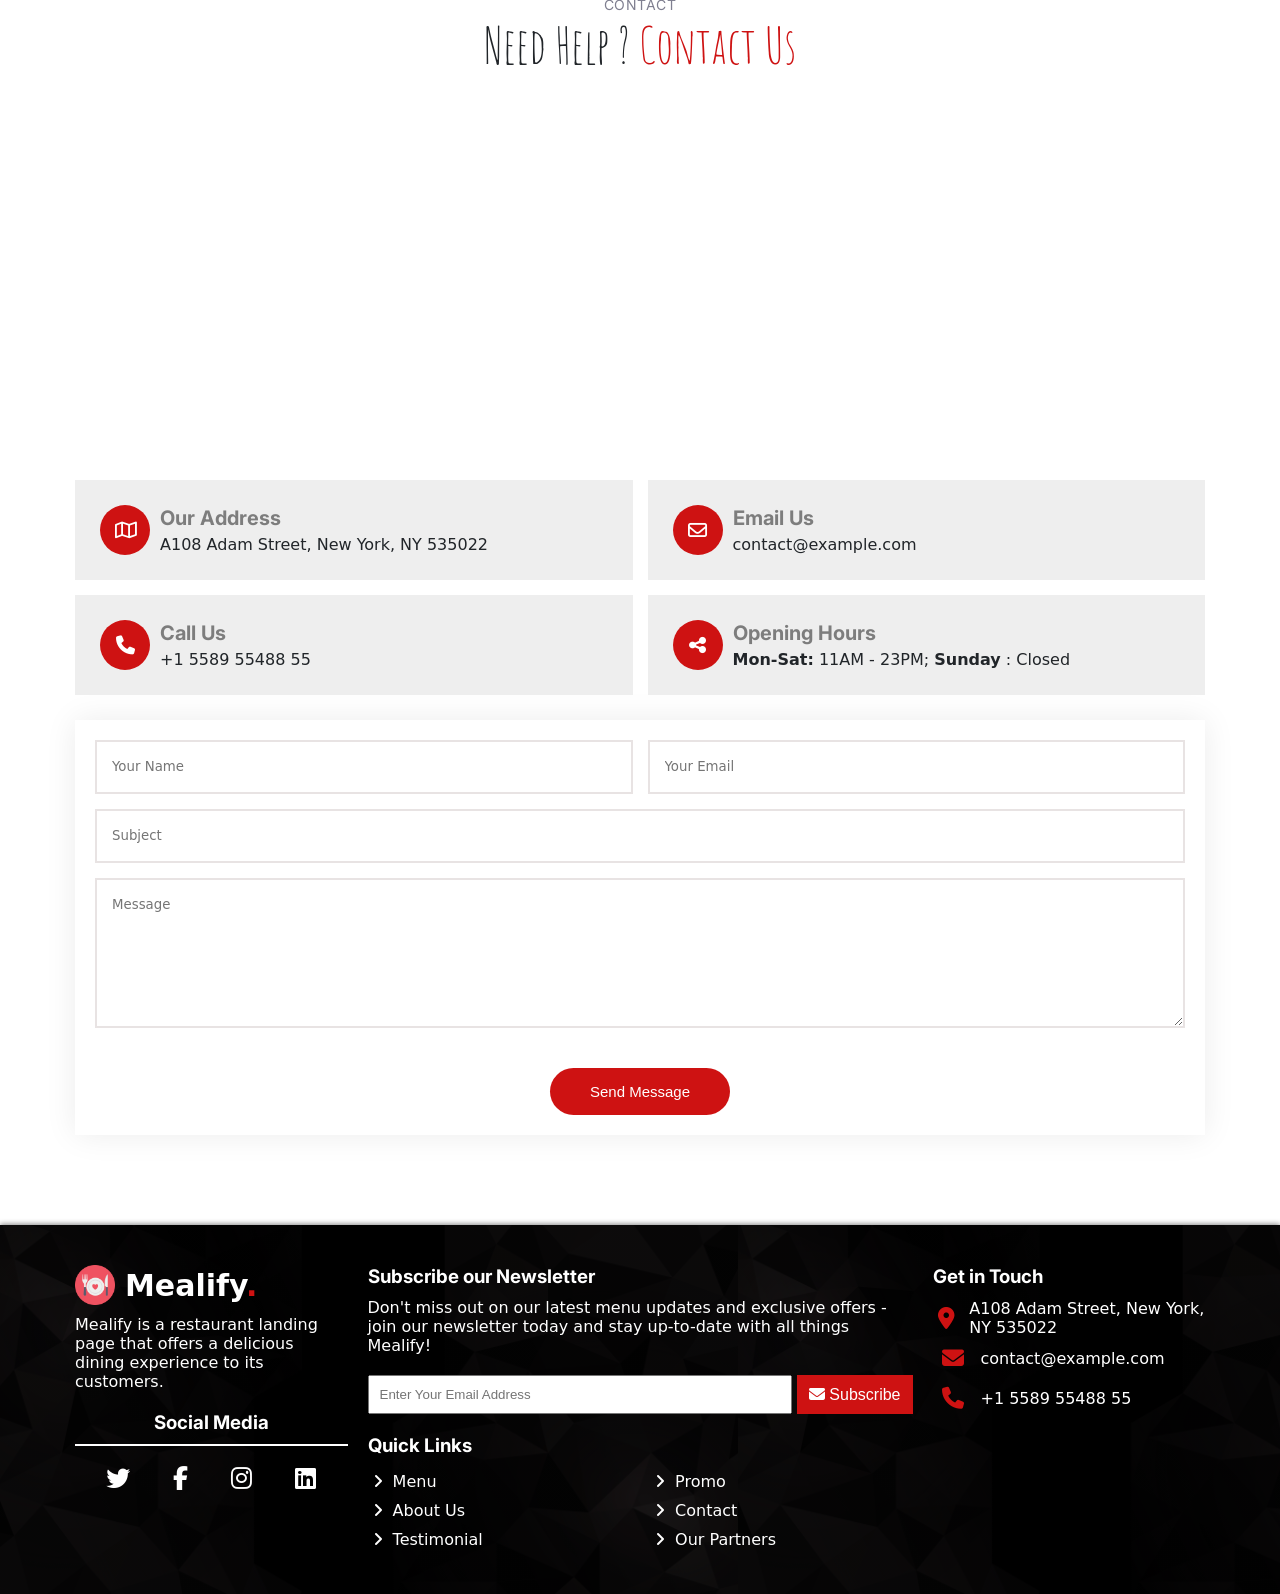
==== commit e7c9a754: "baby edit" ====
--- a/index.html
+++ b/index.html
@@ -109,10 +109,10 @@
                     </div>
                     <div class="card">
                         <picture>
-                            <img src="images/chefs-1.jpg" alt="">
+                            <img src="images/pexels-pixabay-35666.jpg" alt="">
                         </picture>
                         <div class="card-content">
-                            <h3>Sarah Jhonson</h3>
+                            <h3>Baby Jhonson</h3>
                             <span>Patissier</span>
                             <p>Quo esse repellendus quia id. Est eum et accusantium pariatur fugit nihil minima suscipit
                                 corporis. Voluptate sed quas reiciendis animi neque sapiente.</p>
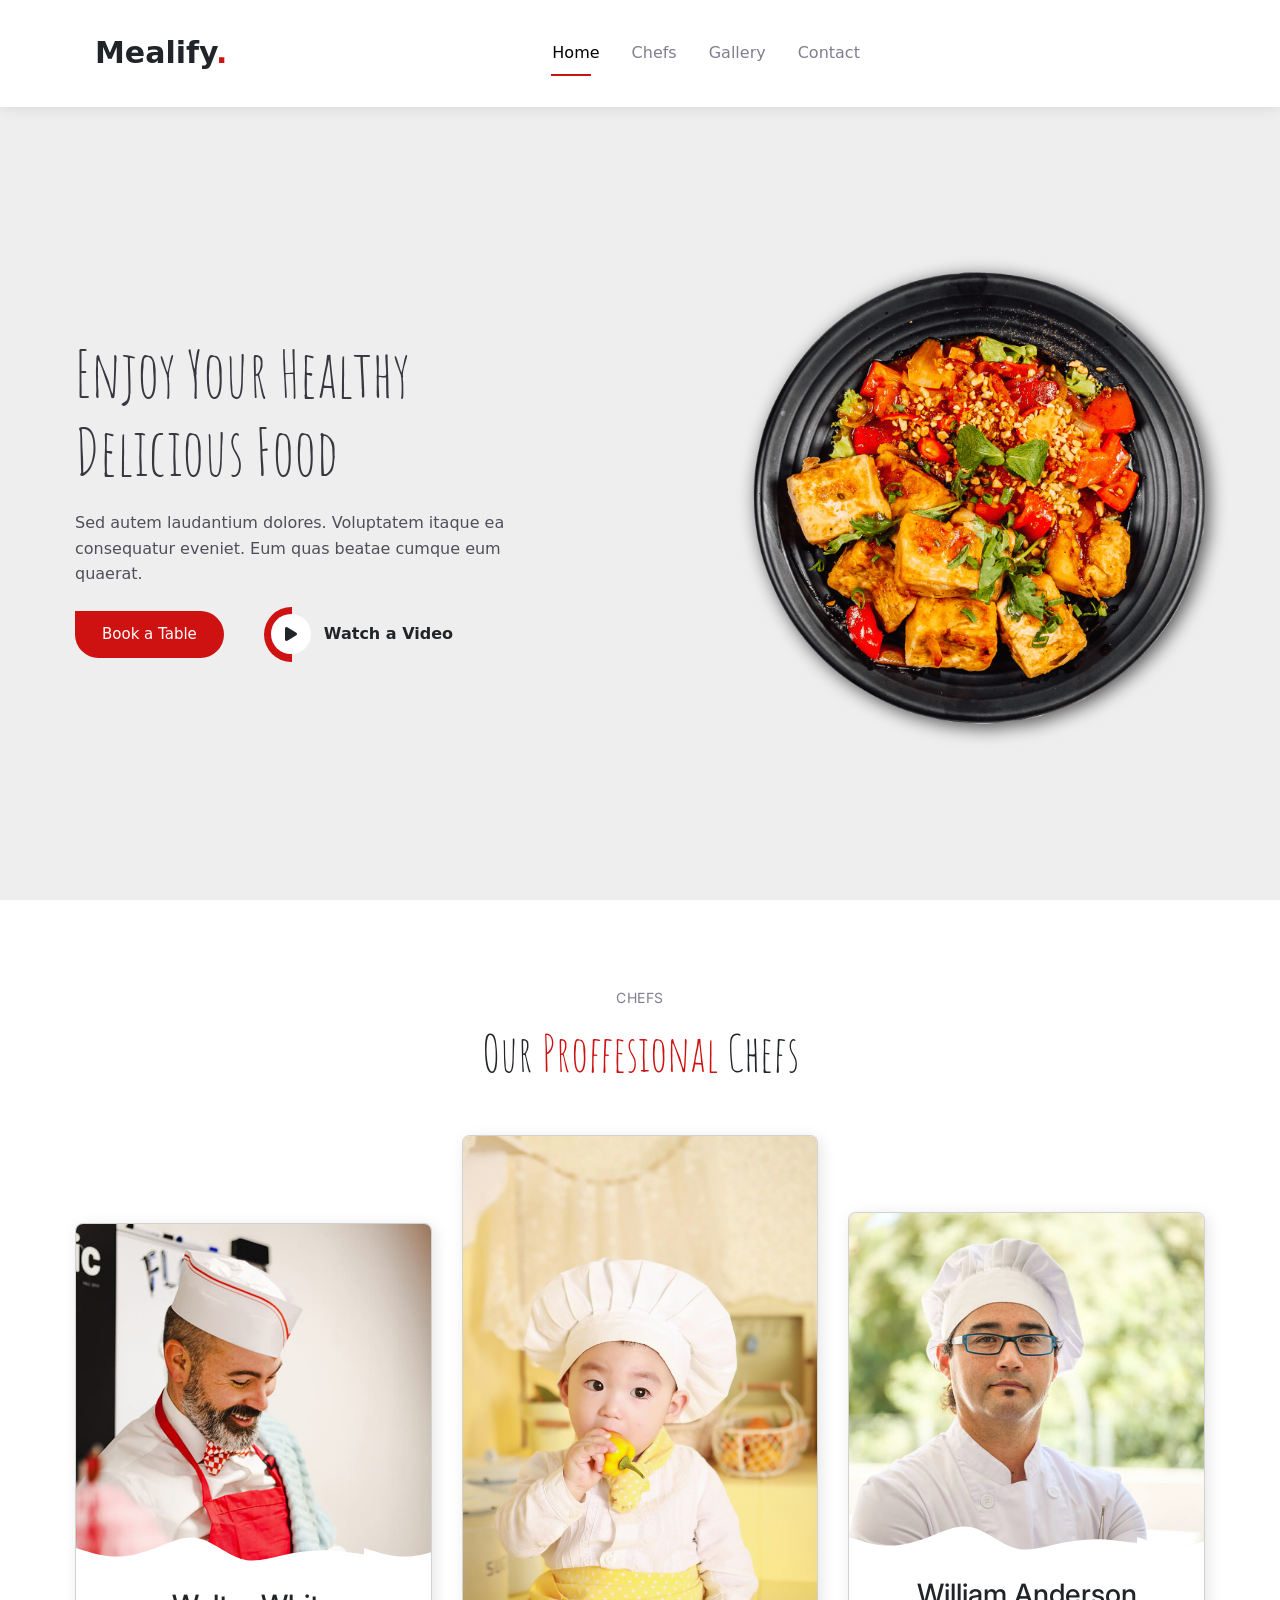
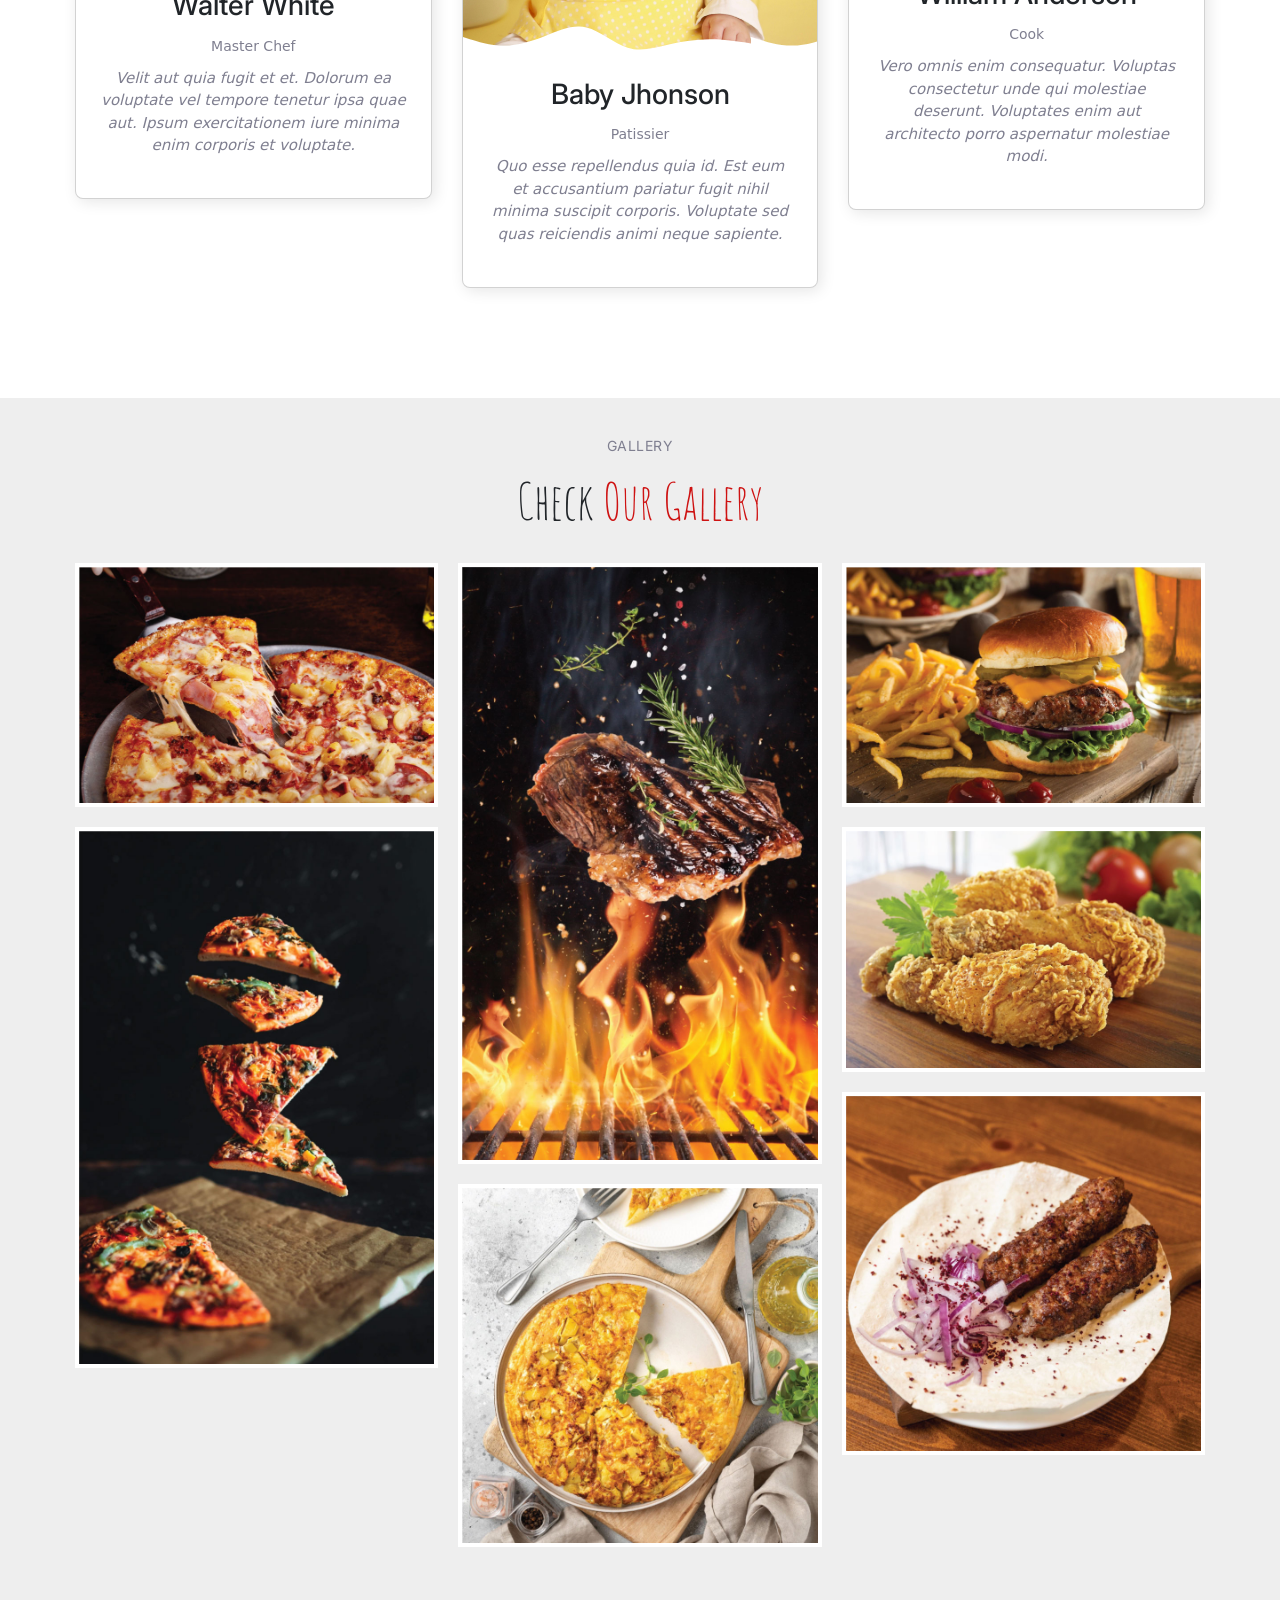
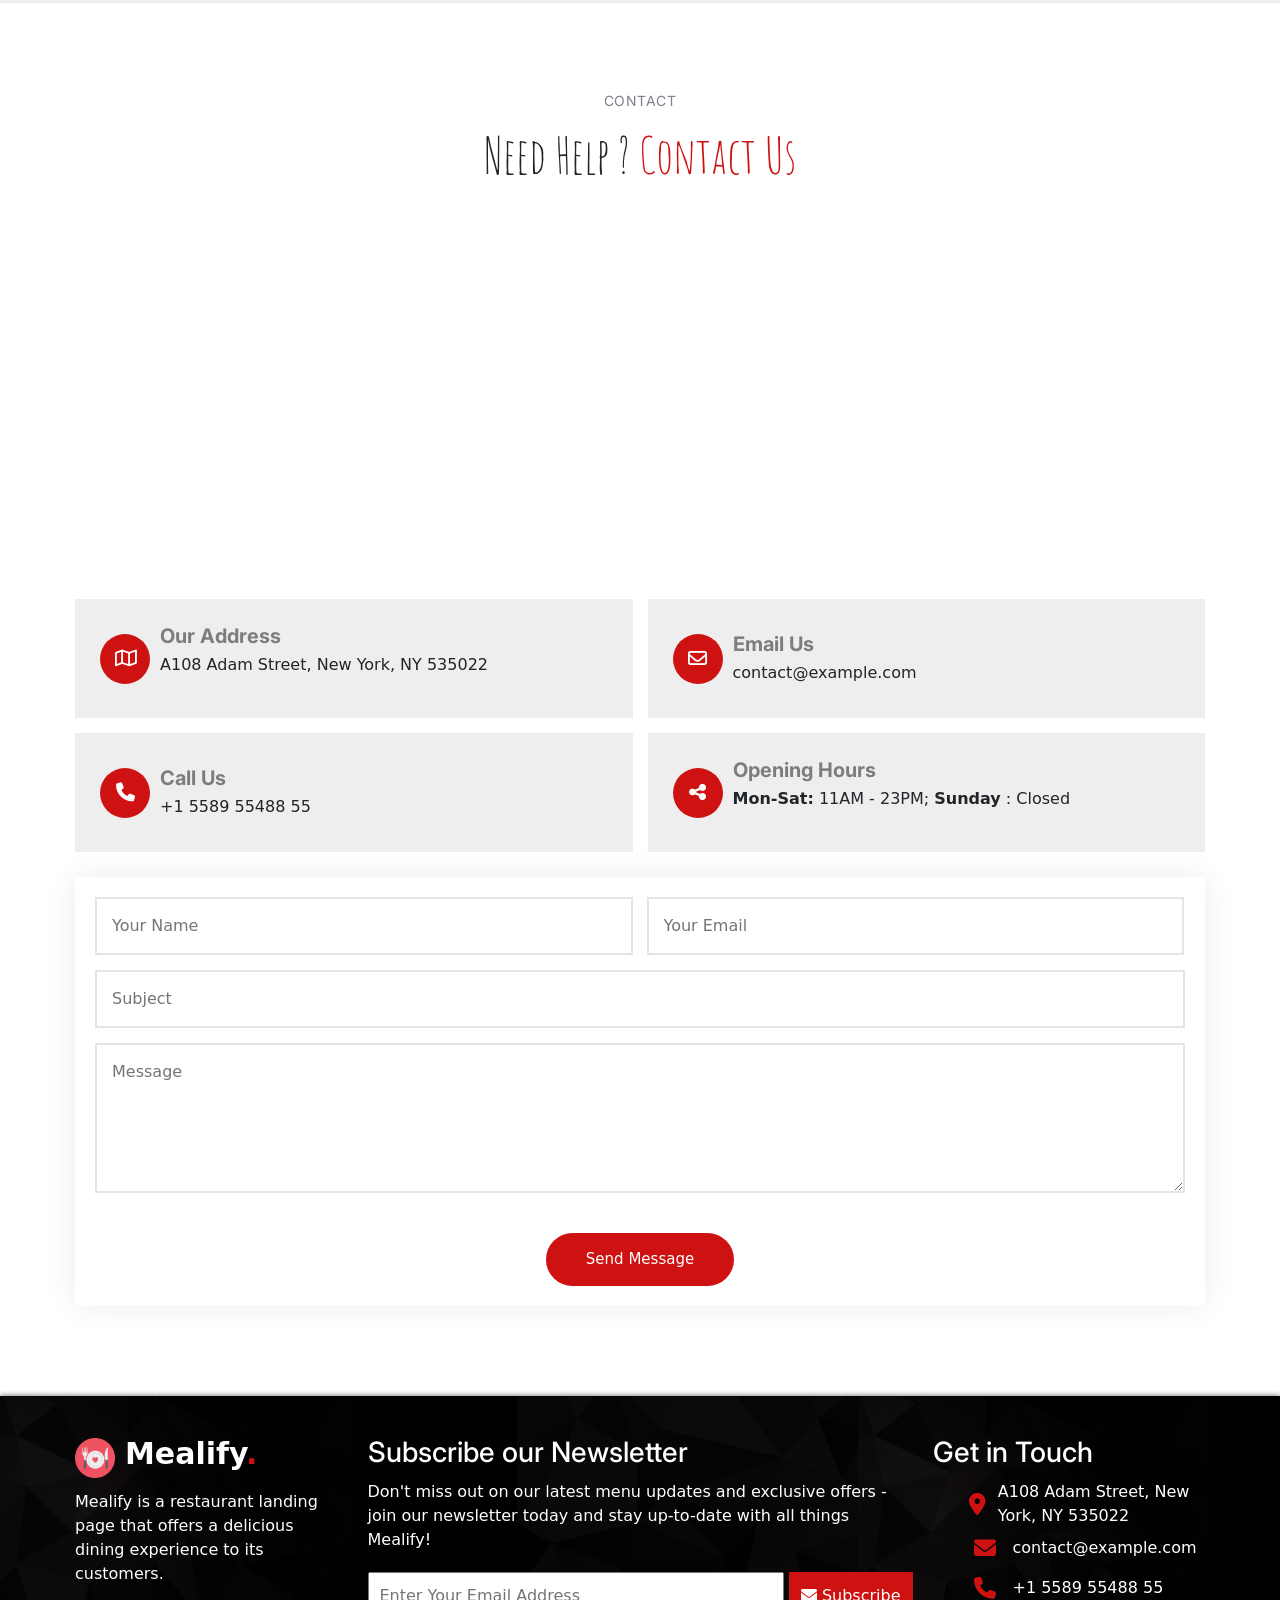
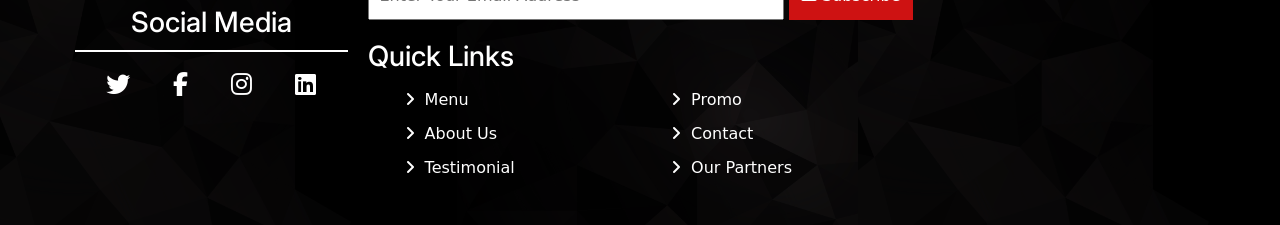
==== commit d5a593b8: "ScrollSpy" ====
--- a/index.html
+++ b/index.html
@@ -1,404 +1,575 @@
 <!DOCTYPE html>
 <html lang="en">
+	<head>
+		<meta charset="UTF-8" />
+		<meta
+			name="viewport"
+			content="width=device-width, initial-scale=1.0" />
+		<title>Mealify</title>
 
-    <head>
-        <meta charset="UTF-8">
-        <meta name="viewport" content="width=device-width, initial-scale=1.0">
-        <title>Mealify</title>
-        <link rel="stylesheet" href="css/style.css">
-        <link rel="stylesheet" href="css/classes.css">
-        <link rel="stylesheet" href="css/responsive.css">
-        <link rel="stylesheet" href="css/all.min.css">
-        <link rel="stylesheet" href="css/animations.css">
-        <link rel="shortcut icon" href="images/favicon.png" type="image/x-icon">
-        <link
-            href="https://fonts.googleapis.com/css2?family=Amatic+SC:wght@400;700&family=Inter:wght@300;400;500;600;700;800&display=swap"
-            rel="stylesheet" />
-    </head>
+		<link
+			rel="stylesheet"
+			href="css/bootstrap.min.css" />
+		<link
+			rel="stylesheet"
+			href="css/style.css" />
+		<link
+			rel="stylesheet"
+			href="css/classes.css" />
+		<link
+			rel="stylesheet"
+			href="css/responsive.css" />
+		<link
+			rel="stylesheet"
+			href="css/all.min.css" />
+		<link
+			rel="stylesheet"
+			href="css/animations.css" />
 
-    <body>
-        <!--------------------NAV----------------------->
-        <nav>
-            <div class="container">
-                <h1>
-                    <a href="#home" class="logo">Mealify</a>
-                </h1>
-                <ul class="nav-links">
-                    <li><a href="#home" class="active">home</a></li>
-                    <li><a href="#chefs">chefs</a></li>
-                    <li><a href="#gallery">gallery</a></li>
-                    <li><a href="#contact">contact</a></li>
-                </ul>
-                <div class="nav-group">
-                    <div class="mode">
+		<link
+			rel="shortcut icon"
+			href="images/favicon.png"
+			type="image/x-icon" />
+		<link
+			href="https://fonts.googleapis.com/css2?family=Amatic+SC:wght@400;700&family=Inter:wght@300;400;500;600;700;800&display=swap"
+			rel="stylesheet" />
+	</head>
+
+	<body
+		data-bs-spy="scroll"
+		data-bs-target="#NavScrollSpy">
+		<!--------------------NAV----------------------->
+		<nav>
+			<div class="container">
+				<h1>
+					<a
+						href="#home"
+						class="logo"
+						>Mealify</a
+					>
+				</h1>
+				<div id="NavScrollSpy">
+					<ul
+						tabindex="0"
+						class="nav"
+						role="tablist">
+						<li class="nav-item">
+							<a
+								class="nav-link active"
+								href="#home"
+								>home</a
+							>
+						</li>
+						<li class="nav-item">
+							<a
+								class="nav-link"
+								href="#chefs"
+								>chefs</a
+							>
+						</li>
+						<li class="nav-item">
+							<a
+								class="nav-link"
+								href="#gallery"
+								>gallery</a
+							>
+						</li>
+						<li class="nav-item">
+							<a
+								class="nav-link"
+								href="#contact"
+								>contact</a
+							>
+						</li>
+					</ul>
+				</div>
+				<div class="nav-group">
+					<!-- <div class="mode">
                         <i class="fa-solid fa-moon"></i>
-                    </div>
-                    <a href="#navLinks" class="menu-icon">
-                        <i class="fa-solid fa-bars"></i>
-                    </a>
-                </div>
-            </div>
-        </nav>
-        <!--------------------HEADER-------------------->
-        <header id="home" class="home section-bg">
-            <div class="container">
-                <div class="header-content">
-                    <h2>
-                        Enjoy Your Healthy
-                        <br>
-                        Delicious Food
-                    </h2>
-                    <p>
-                        Sed autem laudantium dolores. Voluptatem itaque ea consequatur
-                        eveniet. Eum quas beatae cumque eum quaerat.
-                    </p>
-                    <div class="btn-group">
-                        <a href="#home" class="btn btn-main">Book a Table</a>
-                        <a href="https://youtube.com" target="_blank" class="video-btn">
-                            <div class="icon">
-                                <i class="fa-solid fa-play"></i>
-                            </div>
-                            Watch a Video
-                        </a>
-                    </div>
-                </div>
-                <picture>
-                    <img src="images/hero-img.png"
-                        alt="A black dish filled with a colorful assortment of fresh vegetables and bread.">
-                </picture>
-            </div>
-        </header>
-        <!------------------- CHEFS--------------------->
-        <section id="chefs" class="chefs">
-            <div class="container">
-                <div class="title">
-                    <h2>chefs</h2>
-                    <p>our <span>proffesional</span> chefs</p>
-                </div>
-                <div class="chefs-cards">
-                    <div class="card">
-                        <picture>
-                            <img src="images/chefs-1.jpg" alt="">
-                        </picture>
-                        <div class="card-content">
-                            <h3>Walter White</h3>
-                            <span>Master Chef</span>
-                            <p>Velit aut quia fugit et et. Dolorum ea voluptate vel tempore tenetur ipsa quae aut. Ipsum
-                                exercitationem iure minima enim corporis et voluptate.</p>
-                        </div>
-                        <ul class="social-box">
-                            <li><a href="https://twitter.com" target="_blank">
-                                    <i class="fa-brands fa-twitter"></i>
-                                </a></li>
-                            <li>
-                                <a href="https://facebook.com" target="_blank">
-                                    <i class="fa-brands fa-facebook-f"></i>
-                                </a>
-                            </li>
-                            <li>
-                                <a href="https://instagram.com" target="_blank">
-                                    <i class="fa-brands fa-instagram"></i>
-                                </a>
-                            </li>
-                            <li>
-                                <a href="https://linkedin.com" target="_blank">
-                                    <i class="fa-brands fa-linkedin"></i>
-                                </a>
-                            </li>
-                        </ul>
-                    </div>
-                    <div class="card">
-                        <picture>
-                            <img src="images/pexels-pixabay-35666.jpg" alt="">
-                        </picture>
-                        <div class="card-content">
-                            <h3>Baby Jhonson</h3>
-                            <span>Patissier</span>
-                            <p>Quo esse repellendus quia id. Est eum et accusantium pariatur fugit nihil minima suscipit
-                                corporis. Voluptate sed quas reiciendis animi neque sapiente.</p>
-                        </div>
-                        <ul class="social-box">
-                            <li><a href="https://twitter.com" target="_blank">
-                                    <i class="fa-brands fa-twitter"></i>
-                                </a></li>
-                            <li>
-                                <a href="https://facebook.com" target="_blank">
-                                    <i class="fa-brands fa-facebook-f"></i>
-                                </a>
-                            </li>
-                            <li>
-                                <a href="https://instagram.com" target="_blank">
-                                    <i class="fa-brands fa-instagram"></i>
-                                </a>
-                            </li>
-                            <li>
-                                <a href="https://linkedin.com" target="_blank">
-                                    <i class="fa-brands fa-linkedin"></i>
-                                </a>
-                            </li>
-                        </ul>
-                    </div>
-                    <div class="card">
-                        <picture>
-                            <img src="images/chefs-3.jpg" alt="">
-                        </picture>
-                        <div class="card-content">
-                            <h3>William Anderson</h3>
-                            <span>Cook</span>
-                            <p>Vero omnis enim consequatur. Voluptas consectetur unde qui molestiae deserunt. Voluptates
-                                enim aut architecto porro aspernatur molestiae modi.</p>
-                        </div>
-                        <ul class="social-box">
-                            <li><a href="https://twitter.com" target="_blank">
-                                    <i class="fa-brands fa-twitter"></i>
-                                </a></li>
-                            <li>
-                                <a href="https://facebook.com" target="_blank">
-                                    <i class="fa-brands fa-facebook-f"></i>
-                                </a>
-                            </li>
-                            <li>
-                                <a href="https://instagram.com" target="_blank">
-                                    <i class="fa-brands fa-instagram"></i>
-                                </a>
-                            </li>
-                            <li>
-                                <a href="https://linkedin.com" target="_blank">
-                                    <i class="fa-brands fa-linkedin"></i>
-                                </a>
-                            </li>
-                        </ul>
+                    </div> -->
+					<a
+						href="#navLinks"
+						class="menu-icon">
+						<i class="fa-solid fa-bars"></i>
+					</a>
+				</div>
+			</div>
+		</nav>
+		<!--------------------HEADER-------------------->
+		<header
+			id="home"
+			class="home section-bg">
+			<div class="container">
+				<div class="header-content">
+					<h2>
+						Enjoy Your Healthy
+						<br />
+						Delicious Food
+					</h2>
+					<p>
+						Sed autem laudantium dolores. Voluptatem itaque ea
+						consequatur eveniet. Eum quas beatae cumque eum quaerat.
+					</p>
+					<div class="btns">
+						<a
+							href="#home"
+							class="btn btn-main"
+							>Book a Table</a
+						>
+						<a
+							href="https://youtube.com"
+							target="_blank"
+							class="video-btn">
+							<div class="icon">
+								<i class="fa-solid fa-play"></i>
+							</div>
+							Watch a Video
+						</a>
+					</div>
+				</div>
+				<picture>
+					<img
+						src="images/hero-img.png"
+						alt="A black dish filled with a colorful assortment of fresh vegetables and bread." />
+				</picture>
+			</div>
+		</header>
+		<!------------------- CHEFS--------------------->
+		<section
+			id="chefs"
+			class="chefs">
+			<div class="container">
+				<div class="title">
+					<h2>chefs</h2>
+					<p>our <span>proffesional</span> chefs</p>
+				</div>
+				<div class="chefs-cards">
+					<div class="card">
+						<picture>
+							<img
+								src="images/chefs-1.jpg"
+								alt="" />
+						</picture>
+						<div class="card-content">
+							<h3>Walter White</h3>
+							<span>Master Chef</span>
+							<p>
+								Velit aut quia fugit et et. Dolorum ea voluptate
+								vel tempore tenetur ipsa quae aut. Ipsum
+								exercitationem iure minima enim corporis et
+								voluptate.
+							</p>
+						</div>
+						<ul class="social-box">
+							<li>
+								<a
+									href="https://twitter.com"
+									target="_blank">
+									<i class="fa-brands fa-twitter"></i>
+								</a>
+							</li>
+							<li>
+								<a
+									href="https://facebook.com"
+									target="_blank">
+									<i class="fa-brands fa-facebook-f"></i>
+								</a>
+							</li>
+							<li>
+								<a
+									href="https://instagram.com"
+									target="_blank">
+									<i class="fa-brands fa-instagram"></i>
+								</a>
+							</li>
+							<li>
+								<a
+									href="https://linkedin.com"
+									target="_blank">
+									<i class="fa-brands fa-linkedin"></i>
+								</a>
+							</li>
+						</ul>
+					</div>
+					<div class="card">
+						<picture>
+							<img
+								src="images/pexels-pixabay-35666.jpg"
+								alt="" />
+						</picture>
+						<div class="card-content">
+							<h3>Baby Jhonson</h3>
+							<span>Patissier</span>
+							<p>
+								Quo esse repellendus quia id. Est eum et
+								accusantium pariatur fugit nihil minima suscipit
+								corporis. Voluptate sed quas reiciendis animi
+								neque sapiente.
+							</p>
+						</div>
+						<ul class="social-box">
+							<li>
+								<a
+									href="https://twitter.com"
+									target="_blank">
+									<i class="fa-brands fa-twitter"></i>
+								</a>
+							</li>
+							<li>
+								<a
+									href="https://facebook.com"
+									target="_blank">
+									<i class="fa-brands fa-facebook-f"></i>
+								</a>
+							</li>
+							<li>
+								<a
+									href="https://instagram.com"
+									target="_blank">
+									<i class="fa-brands fa-instagram"></i>
+								</a>
+							</li>
+							<li>
+								<a
+									href="https://linkedin.com"
+									target="_blank">
+									<i class="fa-brands fa-linkedin"></i>
+								</a>
+							</li>
+						</ul>
+					</div>
+					<div class="card">
+						<picture>
+							<img
+								src="images/chefs-3.jpg"
+								alt="" />
+						</picture>
+						<div class="card-content">
+							<h3>William Anderson</h3>
+							<span>Cook</span>
+							<p>
+								Vero omnis enim consequatur. Voluptas
+								consectetur unde qui molestiae deserunt.
+								Voluptates enim aut architecto porro aspernatur
+								molestiae modi.
+							</p>
+						</div>
+						<ul class="social-box">
+							<li>
+								<a
+									href="https://twitter.com"
+									target="_blank">
+									<i class="fa-brands fa-twitter"></i>
+								</a>
+							</li>
+							<li>
+								<a
+									href="https://facebook.com"
+									target="_blank">
+									<i class="fa-brands fa-facebook-f"></i>
+								</a>
+							</li>
+							<li>
+								<a
+									href="https://instagram.com"
+									target="_blank">
+									<i class="fa-brands fa-instagram"></i>
+								</a>
+							</li>
+							<li>
+								<a
+									href="https://linkedin.com"
+									target="_blank">
+									<i class="fa-brands fa-linkedin"></i>
+								</a>
+							</li>
+						</ul>
+					</div>
+				</div>
+			</div>
+		</section>
+		<!------------------- GALLERY------------------->
+		<section id="gallery">
+			<div class="container">
+				<div class="title">
+					<h2>gallery</h2>
+					<p>check <span>our gallery</span></p>
+				</div>
+				<div class="gallery-photos">
+					<picture class="pizza">
+						<img
+							src="images/meal-1.jpg"
+							alt="Hawaiian pizza with ham and pineapple" />
+						<div class="layer">
+							<h2 class="meal-name">Pizza</h2>
+							<p>Hawaiian pizza with ham and pineapple</p>
+						</div>
+					</picture>
+					<picture class="pizza-slices">
+						<img
+							src="images/meal-4.jpg"
+							alt="Levitation pizza on black background." />
+						<div class="layer">
+							<h2 class="meal-name">Levitation pizza</h2>
+							<p>Levitation pizza on black background.</p>
+						</div>
+					</picture>
+					<picture class="steak">
+						<img
+							src="images/meal-2.jpg"
+							alt="Tasty beef steaks flying above cast iron grate with fire flames." />
+						<div class="layer">
+							<h2 class="meal-name">Beef steaks</h2>
+							<p>
+								Tasty beef steaks flying above cast iron grate
+								with fire flames.
+							</p>
+						</div>
+					</picture>
+					<picture class="omelette">
+						<img
+							src="images/meal-7.jpg"
+							alt="Frittata or potato pie in a ceramic plate on a light culinary background. Traditional Italian delicious homemade egg dish on the kitchen table. Top view" />
+						<div class="layer">
+							<h2 class="meal-name">Frittata</h2>
+							<p>Frittata or potato pie in a ceramic plate</p>
+						</div>
+					</picture>
+					<picture class="burger">
+						<img
+							src="images/meal-3.jpg"
+							alt="grass fed bison hamburger with chips &amp; beer" />
+						<div class="layer">
+							<h2 class="meal-name">Burger</h2>
+							<p>
+								grass fed bison hamburger with chips &amp; beer
+							</p>
+						</div>
+					</picture>
+					<picture class="fried">
+						<img
+							src="images/meal-5.jpg"
+							alt="chicken legs" />
+						<div class="layer">
+							<h2 class="meal-name">Crispy Fried Chicken</h2>
+							<p>
+								Golden brown chicken legs with a crunchy coating
+								and juicy meat
+							</p>
+						</div>
+					</picture>
+					<picture class="kofta">
+						<img
+							src="images/meal-6.jpg"
+							alt="Lyulya kebab" />
+						<div class="layer">
+							<h2 class="meal-name">Lyulya kebab</h2>
+							<p>
+								Tender and juicy skewers of ground lamb or beef,
+								flavored with aromatic spices and herbs
+							</p>
+						</div>
+					</picture>
+				</div>
+			</div>
+		</section>
+		<!------------------- CONTACT------------------->
+		<section
+			id="contact"
+			class="contact">
+			<div class="container">
+				<div class="title">
+					<h2>CONTACT</h2>
+					<p>Need Help ? <span> Contact Us </span></p>
+				</div>
+				<iframe
+					src="https://www.google.com/maps/embed?pb=!1m14!1m8!1m3!1d12097.445785295115!2d-74.006138!3d40.710059!3m2!1i1024!2i768!4f13.1!3m3!1m2!1s0x89c25a22a3bda30d%3A0xb89d1fe6bc499443!2sDowntown%20Conference%20Center!5e0!3m2!1sen!2sus!4v1681863129691!5m2!1sen!2sus"
+					style="border: 0"
+					allowfullscreen=""
+					loading="lazy"
+					referrerpolicy="no-referrer-when-downgrade"></iframe>
+				<div class="details">
+					<div class="address">
+						<div class="icon">
+							<i class="fa-regular fa-map"></i>
+						</div>
+						<div class="address-content">
+							<h3>Our Address</h3>
+							<p>A108 Adam Street, New York, NY 535022</p>
+						</div>
+					</div>
+					<div class="email">
+						<div class="icon">
+							<i class="fa-regular fa-envelope"></i>
+						</div>
+						<div class="email-content">
+							<h3>Email Us</h3>
+							<a href="mailto:contact@example.com"
+								>contact@example.com
+							</a>
+						</div>
+					</div>
+					<div class="phone">
+						<div class="icon">
+							<i class="fa-solid fa-phone"></i>
+						</div>
+						<div class="phone-content">
+							<h3>Call Us</h3>
+							<a href="tel:+1 5589 55488 55">+1 5589 55488 55 </a>
+						</div>
+					</div>
+					<div class="opening-hours">
+						<div class="icon">
+							<i class="fa-solid fa-share-nodes"></i>
+						</div>
+						<div class="opening-content">
+							<h3>Opening Hours</h3>
+							<p>
+								<strong>Mon-Sat:</strong> 11AM - 23PM;
+								<strong>Sunday</strong> : Closed
+							</p>
+						</div>
+					</div>
+				</div>
+				<form>
+					<div class="input-group">
+						<input
+							type="text"
+							placeholder="Your Name"
+							name="name" />
+						<input
+							type="email"
+							placeholder="Your Email"
+							name="email" />
+					</div>
+					<input
+						type="text"
+						placeholder="Subject"
+						name="subject" />
+					<textarea
+						placeholder="Message"
+						name="message"></textarea>
+					<button
+						class="btn btn-main"
+						type="submit">
+						Send Message
+					</button>
+				</form>
+			</div>
+		</section>
+		<!------------------- FOOTER ------------------->
+		<footer>
+			<div class="container">
+				<div class="about">
+					<div>
+						<img
+							src="./images/favicon.png"
+							alt="Mealify Logo" />
+						<h2 class="logo">Mealify</h2>
+					</div>
+					<p>
+						Mealify is a restaurant landing page that offers a
+						delicious dining experience to its customers.
+					</p>
+					<h3>Social Media</h3>
+					<ul class="social-links">
+						<li>
+							<a
+								href="https://twitter.com"
+								target="_blank">
+								<i class="fa-brands fa-twitter"></i>
+							</a>
+						</li>
+						<li>
+							<a
+								href="https://facebook.com"
+								target="_blank">
+								<i class="fa-brands fa-facebook-f"></i>
+							</a>
+						</li>
+						<li>
+							<a
+								href="https://instagram.com"
+								target="_blank">
+								<i class="fa-brands fa-instagram"></i>
+							</a>
+						</li>
+						<li>
+							<a
+								href="https://linkedin.com"
+								target="_blank">
+								<i class="fa-brands fa-linkedin"></i>
+							</a>
+						</li>
+					</ul>
+				</div>
+				<div class="subscription">
+					<div class="subscription-box">
+						<h3>Subscribe our Newsletter</h3>
+						<p>
+							Don't miss out on our latest menu updates and
+							exclusive offers - join our newsletter today and
+							stay up-to-date with all things Mealify!
+						</p>
+						<div class="sunscription-group">
+							<input
+								type="email"
+								placeholder="Enter Your Email Address" />
+							<button class="btn btn-main">
+								<i class="fa-solid fa-envelope"></i> Subscribe
+							</button>
+						</div>
+					</div>
+					<div class="quick-links">
+						<h3>Quick Links</h3>
+						<ul>
+							<li>
+								<a href="">Menu</a>
+							</li>
+							<li>
+								<a href="">Promo</a>
+							</li>
+							<li>
+								<a href="">About Us</a>
+							</li>
+							<li>
+								<a href="">Contact</a>
+							</li>
+							<li>
+								<a href="">Testimonial</a>
+							</li>
+							<li>
+								<a href="">Our Partners</a>
+							</li>
+						</ul>
+					</div>
+				</div>
+				<div class="contact-details">
+					<h3>Get in Touch</h3>
+					<ul>
+						<li>
+							<i class="fa-solid fa-location-dot"></i>
+							<span>A108 Adam Street, New York, NY 535022 </span>
+						</li>
+						<li>
+							<i class="fa-solid fa-envelope"></i>
+							<a href="mailto:contact@example.com"
+								>contact@example.com</a
+							>
+						</li>
+						<li>
+							<i class="fa-solid fa-phone"></i>
+							<a href="tel:+1 5589 55488 55">+1 5589 55488 55</a>
+						</li>
+					</ul>
+				</div>
+			</div>
+		</footer>
+	</body>
 
-                    </div>
-                </div>
-            </div>
-        </section>
-        <!------------------- GALLERY------------------->
-        <section id="gallery">
-            <div class="container">
-                <div class="title">
-                    <h2>gallery</h2>
-                    <p>check <span>our gallery</span></p>
-                </div>
-                <div class="gallery-photos">
-                    <picture class="pizza">
-                        <img src="images/meal-1.jpg" alt="Hawaiian pizza with ham and pineapple">
-                        <div class="layer">
-                            <h2 class="meal-name">Pizza</h2>
-                            <p>Hawaiian pizza with ham and pineapple</p>
-                        </div>
-                    </picture>
-                    <picture class="pizza-slices">
-                        <img src="images/meal-4.jpg" alt="Levitation pizza on black background.">
-                        <div class="layer">
-                            <h2 class="meal-name">Levitation pizza</h2>
-                            <p>Levitation pizza on black background.</p>
-                        </div>
-                    </picture>
-                    <picture class="steak">
-                        <img src="images/meal-2.jpg"
-                            alt="Tasty beef steaks flying above cast iron grate with fire flames.">
-                        <div class="layer">
-                            <h2 class="meal-name">Beef steaks</h2>
-                            <p>
-                                Tasty beef steaks flying above cast iron grate with fire flames.
-                            </p>
-                        </div>
-                    </picture>
-                    <picture class="omelette">
-                        <img src="images/meal-7.jpg"
-                            alt="Frittata or potato pie in a ceramic plate on a light culinary background. Traditional Italian delicious homemade egg dish on the kitchen table. Top view">
-                        <div class="layer">
-                            <h2 class="meal-name">Frittata</h2>
-                            <p>Frittata or potato pie in a ceramic plate</p>
-                        </div>
-                    </picture>
-                    <picture class="burger">
-                        <img src="images/meal-3.jpg" alt="grass fed bison hamburger with chips &amp; beer">
-                        <div class="layer">
-                            <h2 class="meal-name">Burger</h2>
-                            <p>grass fed bison hamburger with chips &amp; beer</p>
-                        </div>
-                    </picture>
-                    <picture class="fried">
-                        <img src="images/meal-5.jpg" alt="chicken legs">
-                        <div class="layer">
-                            <h2 class="meal-name">Crispy Fried Chicken</h2>
-                            <p>
-                                Golden brown chicken legs with a crunchy coating and juicy meat
-                            </p>
-                        </div>
-                    </picture>
-                    <picture class="kofta">
-                        <img src="images/meal-6.jpg" alt="Lyulya kebab">
-                        <div class="layer">
-                            <h2 class="meal-name">Lyulya kebab</h2>
-                            <p>
-                                Tender and juicy skewers of ground lamb or beef, flavored with
-                                aromatic spices and herbs
-                            </p>
-                        </div>
-                    </picture>
-                </div>
-            </div>
-        </section>
-        <!------------------- CONTACT------------------->
-        <section id="contact" class="contact">
-            <div class="container">
-                <div class="title">
-                    <h2>CONTACT</h2>
-                    <p>Need Help ? <span> Contact Us </span></p>
-                </div>
-                <iframe
-                    src="https://www.google.com/maps/embed?pb=!1m14!1m8!1m3!1d12097.445785295115!2d-74.006138!3d40.710059!3m2!1i1024!2i768!4f13.1!3m3!1m2!1s0x89c25a22a3bda30d%3A0xb89d1fe6bc499443!2sDowntown%20Conference%20Center!5e0!3m2!1sen!2sus!4v1681863129691!5m2!1sen!2sus"
-                    style="border: 0" allowfullscreen="" loading="lazy"
-                    referrerpolicy="no-referrer-when-downgrade"></iframe>
-                <div class="details">
-                    <div class="address">
-                        <div class="icon">
-                            <i class="fa-regular fa-map"></i>
-                        </div>
-                        <div class="address-content">
-                            <h3>Our Address</h3>
-                            <p>A108 Adam Street, New York, NY 535022</p>
-                        </div>
-                    </div>
-                    <div class="email">
-                        <div class="icon">
-                            <i class="fa-regular fa-envelope"></i>
-                        </div>
-                        <div class="email-content">
-                            <h3>Email Us</h3>
-                            <a href="mailto:contact@example.com">contact@example.com </a>
-                        </div>
-                    </div>
-                    <div class="phone">
-                        <div class="icon">
-                            <i class="fa-solid fa-phone"></i>
-                        </div>
-                        <div class="phone-content">
-                            <h3>Call Us</h3>
-                            <a href="tel:+1 5589 55488 55">+1 5589 55488 55 </a>
-                        </div>
-                    </div>
-                    <div class="opening-hours">
-                        <div class="icon">
-                            <i class="fa-solid fa-share-nodes"></i>
-                        </div>
-                        <div class="opening-content">
-                            <h3>Opening Hours</h3>
-                            <p>
-                                <strong>Mon-Sat:</strong> 11AM - 23PM; <strong>Sunday</strong> :
-                                Closed
-                            </p>
-                        </div>
-                    </div>
-                </div>
-                <form>
-                    <div class="input-group">
-                        <input type="text" placeholder="Your Name" name="name">
-                        <input type="email" placeholder="Your Email" name="email">
-                    </div>
-                    <input type="text" placeholder="Subject" name="subject">
-                    <textarea placeholder="Message" name="message"></textarea>
-                    <button class="btn btn-main" type="submit">Send Message</button>
-                </form>
-            </div>
-        </section>
-        <!------------------- FOOTER ------------------->
-        <footer>
-            <div class="container">
-                <div class="about">
-                    <div>
-                        <img src="./images/favicon.png" alt="Mealify Logo">
-                        <h2 class="logo">Mealify</h2>
-                    </div>
-                    <p>
-                        Mealify is a restaurant landing page that offers a delicious dining
-                        experience to its customers.
-                    </p>
-                    <h3>Social Media</h3>
-                    <ul class="social-links">
-                        <li>
-                            <a href="https://twitter.com" target="_blank">
-                                <i class="fa-brands fa-twitter"></i>
-                            </a>
-                        </li>
-                        <li>
-                            <a href="https://facebook.com" target="_blank">
-                                <i class="fa-brands fa-facebook-f"></i>
-                            </a>
-                        </li>
-                        <li>
-                            <a href="https://instagram.com" target="_blank">
-                                <i class="fa-brands fa-instagram"></i>
-                            </a>
-                        </li>
-                        <li>
-                            <a href="https://linkedin.com" target="_blank">
-                                <i class="fa-brands fa-linkedin"></i>
-                            </a>
-                        </li>
-                    </ul>
-                </div>
-                <div class="subscription">
-                    <div class="subscription-box">
-                        <h3>Subscribe our Newsletter</h3>
-                        <p>
-                            Don't miss out on our latest menu updates and exclusive offers -
-                            join our newsletter today and stay up-to-date with all things
-                            Mealify!
-                        </p>
-                        <div class="sunscription-group">
-                            <input type="email" placeholder="Enter Your Email Address">
-                            <button class="btn btn-main">
-                                <i class="fa-solid fa-envelope"></i> Subscribe
-                            </button>
-                        </div>
-                    </div>
-                    <div class="quick-links">
-                        <h3>Quick Links</h3>
-                        <ul>
-                            <li>
-                                <a href="">Menu</a>
-                            </li>
-                            <li>
-                                <a href="">Promo</a>
-                            </li>
-                            <li>
-                                <a href="">About Us</a>
-                            </li>
-                            <li>
-                                <a href="">Contact</a>
-                            </li>
-                            <li>
-                                <a href="">Testimonial</a>
-                            </li>
-                            <li>
-                                <a href="">Our Partners</a>
-                            </li>
-                        </ul>
-                    </div>
-                </div>
-                <div class="contact-details">
-                    <h3>Get in Touch</h3>
-                    <ul>
-                        <li>
-                            <i class="fa-solid fa-location-dot"></i>
-                            <span>A108 Adam Street, New York, NY 535022 </span>
-                        </li>
-                        <li>
-                            <i class="fa-solid fa-envelope"></i>
-                            <a href="mailto:contact@example.com">contact@example.com</a>
-                        </li>
-                        <li>
-                            <i class="fa-solid fa-phone"></i>
-                            <a href="tel:+1 5589 55488 55">+1 5589 55488 55</a>
-                        </li>
-                    </ul>
-                </div>
-            </div>
-        </footer>
-    </body>
-
-</html>+	<script src="./JS/bootstrap.bundle.min.js">
+		const scrollSpy = new bootstrap.ScrollSpy(document.body, {
+			target: "#NavScrollSpy",
+		});
+	</script>
+</html>
--- a/css/style.css
+++ b/css/style.css
@@ -1,11 +1,13 @@
 @import url(classes.css);
-body{
-font-family: var(--font-default);
-color: var(--color-default);
-overflow-x: hidden;
-}
+
+body {
+    font-family: var(--font-default);
+    color: var(--color-default);
+    overflow-x: hidden;
+}
+
 /* <!--------------------NAV-----------------------> */
-nav{
+nav {
     background-color: var(--color-light);
     position: fixed;
     width: 100%;
@@ -14,72 +16,93 @@
     box-shadow: 0px 0px 14px 0px #0000001b;
     padding: 0.25px;
 }
-nav .container{
+
+nav .container {
     display: flex;
     flex-flow: wrap row;
     justify-content: space-between;
     align-items: center;
-    padding: 25px ;
+    padding: 25px;
     margin: auto;
 }
-.logo{
+
+.logo {
     font-size: 30px;
     font-family: var(--font-default);
     color: var(--color-default);
     font-weight: bold;
-}    
-.logo:after{
+}
+
+.logo:after {
     content: ".";
     color: var(--color-primary);
 }
-nav ul{
+
+nav ul {
     display: flex;
     justify-content: space-between;
     text-transform: capitalize;
 }
-nav ul  li a {
+
+nav ul li a {
     color: #333;
-    padding: var(--block-gap) ;
+    padding: var(--block-gap);
     font-family: var(--font-default);
     font-size: 17px;
     color: var(--color-tertiary);
     font-weight: 600;
     position: relative;
 }
-.active{
+
+.nav-link {
+    color: var(--color-tertiary);
+}
+
+.nav-item {
+    position: relative;
+}
+
+.active {
     color: black;
-}
-.active::after{
-    content: "";
-    position: absolute;
-    bottom: -3px;
-    width: 47px;
-    height: 2px;
-    background-color: var(--color-primary);
-    left: 15px;
-}
-nav .nav-group{
+    position: relative;
+
+    &::after {
+        content: "";
+        position: absolute;
+        bottom: -3px;
+        width: 50%;
+        height: 2px;
+        background-color: var(--color-primary);
+        left: 15px;
+    }
+}
+
+nav .nav-group {
     gap: 15px;
     display: flex;
     align-items: center;
 }
-nav .mode{
+
+nav .mode {
     cursor: pointer;
     font-size: 25px;
     width: 25px;
 
 }
-nav .menu-icon{
+
+nav .menu-icon {
     display: none;
     cursor: pointer;
     font-size: 1.5625rem;
 }
+
 /* <!--------------------HEADER--------------------> */
 header {
     display: flex;
     align-items: center;
 }
-header .container{
+
+header .container {
     display: flex;
     justify-content: space-between;
     align-items: center;
@@ -88,55 +111,65 @@
     padding: 40px 5px;
     margin-top: 96px;
 }
-header .container > * {
+
+header .container>* {
     width: 40%;
 }
-header .header-content h2{
+
+header .header-content h2 {
     color: var(--color-secondary);
     font-family: var(--font-primary);
     font-size: 4.0625rem;
 }
-header .header-content p{
+
+header .header-content p {
     margin-block: 20px;
     line-height: 1.6;
     font-size: 1rem;
     color: #4f4f5a;
 }
-header picture img{
+
+header picture img {
     width: 100%;
     filter: drop-shadow(4px 4px 9px #000a);
 }
+
 header picture img:hover {
     animation: shake 1s infinite;
 }
-header .btn-group{
-    display: flex;
-    flex-wrap:  nowrap;
+
+header .btns {
+    display: flex;
+    flex-wrap: nowrap;
     align-items: center;
     gap: 2.5rem;
 }
-header .btn-group a{
-    display: flex;
-    flex-wrap:  nowrap;
-}
-header .btn-main{
+
+header .btns a {
+    display: flex;
+    flex-wrap: nowrap;
+}
+
+header .btn-main {
     border-radius: 0 100vh 100vh;
-    background-color: #CE1212 ;
+    background-color: #CE1212;
     padding: 12px 27px;
     color: #fff;
     transition: all 0.3s ease;
-    font-size:15px ;
-}
-header .video-btn{
+    font-size: 15px;
+}
+
+header .video-btn {
     transition: all var(--animation-duration) ease;
     color: var(--color-default);
     display: flex;
     align-items: center;
     font-weight: 600;
 }
-header .video-btn .icon{
-    width:55px;
-    height:55px;
+
+header .video-btn .icon {
+    width: 55px;
+    height: 55px;
     border-radius: 50%;
     background-image: linear-gradient(to right, var(--color-primary) 0 50%, transparent 50% 100%);
     display: flex;
@@ -146,7 +179,8 @@
     margin-right: 0.3125rem;
     position: relative;
 }
-header .video-btn .icon::before{
+
+header .video-btn .icon::before {
     content: "";
     width: 40px;
     height: 40px;
@@ -157,34 +191,41 @@
     position: absolute;
     background-color: #fff;
 }
-header .video-btn .icon i{
+
+header .video-btn .icon i {
     z-index: 99;
 }
-header .btn-group .btn:hover{
+
+header .btns .btn:hover {
     background-color: var(--hover-bg-color);
     color: var(--hover-color);
 }
-.video-btn:hover{
+
+.video-btn:hover {
     color: var(--color-primary);
 }
+
 /* <!------------------- CHEFS---------------------> */
 .title {
     text-align: center;
     margin-bottom: 1.5625rem;
 }
-.title h2{
+
+.title h2 {
     color: var(--color-tertiary);
     font-weight: 400;
     font-size: 0.875rem;
     text-transform: uppercase;
     letter-spacing: 0.5px;
 }
+
 .title p {
     font-size: 3.125rem;
     font-family: var(--font-primary);
     text-transform: capitalize;
 }
-.title p span{
+
+.title p span {
     color: var(--color-primary);
 }
 
@@ -199,7 +240,8 @@
     flex-wrap: wrap;
     gap: var(--gap);
 }
-.chefs-cards .card{
+
+.chefs-cards .card {
     width: calc(calc(100% - var(--gap)* 2) / 3);
     background-color: var(--color-light);
     text-align: center;
@@ -211,15 +253,18 @@
     padding: 0 0 0.25px;
     margin: 0 0 0.25px;
 }
-.chefs-cards .card:hover{
+
+.chefs-cards .card:hover {
     transform: scale(1.07);
 }
-.chefs-cards .card picture{
-    width: 100%;
-    display: flex;
-    position:relative;
-    
-}
+
+.chefs-cards .card picture {
+    width: 100%;
+    display: flex;
+    position: relative;
+
+}
+
 .chefs-cards .card picture:before {
     content: "";
     position: absolute;
@@ -232,52 +277,62 @@
     border: 0;
     outline: 0;
 }
-.chefs-cards .card picture img{
-    width: 100%;
-}
-    .card .card-content {
-    position: relative;
-    width: 100%;
-    padding:10px 25px 25px;
-}
-.card .card-content span{
+
+.chefs-cards .card picture img {
+    width: 100%;
+}
+
+.card .card-content {
+    position: relative;
+    width: 100%;
+    padding: 10px 25px 25px;
+}
+
+.card .card-content span {
     font-size: 14px;
     color: var(--color-tertiary);
     margin: 5px 0 10px;
     display: inline-block;
 }
-.card .card-content p{
-font-size: 15px;
-font-style: italic;
-color: var(--color-tertiary);
-}
-.chefs-cards .social-box{
+
+.card .card-content p {
+    font-size: 15px;
+    font-style: italic;
+    color: var(--color-tertiary);
+}
+
+.chefs-cards .social-box {
     position: absolute;
     right: -50px;
     top: 30px;
     padding: 10px;
-    border-radius:5px;
+    border-radius: 5px;
     width: fit-content;
     background-color: #ffffff4d;
     transition: right calc(var(--animation-duration) / 2) ease;
 }
-.card:hover .social-box{
+
+.card:hover .social-box {
     right: 10px;
     transition: right var(--animation-duration) var(--animation-duration);
 }
+
 .chefs-cards .social-box i {
     font-size: 1.125rem;
     padding: 0.625rem 0.3125rem;
     color: #37373f66;
     transition: color var(--animation-duration);
 }
-.chefs-cards .social-box i:hover{
+
+.chefs-cards .social-box i:hover {
     color: #37373fe6;
 }
+
 /* <!------------------- GALLERY-------------------> */
-#gallery{
+#gallery {
     background-color: var(--color-light-grey);
 }
+
 .gallery-photos {
     --gap: 1.25rem;
     height: 72.8125rem;
@@ -285,17 +340,20 @@
     flex-flow: column wrap;
     gap: 1.25rem;
 }
+
 .gallery-photos picture {
     width: calc(calc(100% - var(--gap)* 2) / 3);
     border: 4px solid var(--color-light);
     position: relative;
     overflow: hidden;
 }
-.gallery-photos img{
+
+.gallery-photos img {
     width: 100%;
     transition: transform var(--animation-duration) ease;
 }
-.layer{
+
+.layer {
     width: 100%;
     height: 100%;
     padding: 15px;
@@ -313,17 +371,21 @@
     transition: all var(--animation-duration);
     text-align: center;
 }
-.gallery-photos picture:hover .layer{
+
+.gallery-photos picture:hover .layer {
     top: 0%;
 }
-.gallery-photos picture:hover img{
+
+.gallery-photos picture:hover img {
     transform: scale(1.1);
 }
+
 /* <!------------------- CONTACT-------------------> */
 .contact iframe {
     width: 100%;
     height: 21.875rem;
 }
+
 .contact .details {
     display: flex;
     flex-wrap: wrap;
@@ -331,14 +393,16 @@
     --gap: 15px;
     gap: var(--gap);
 }
-.contact .details>div{
-    width: calc( ( 100% - var(--gap) ) / 2 );
+
+.contact .details>div {
+    width: calc((100% - var(--gap)) / 2);
     background-color: var(--color-light-grey);
     display: flex;
     align-items: center;
-    padding: 25px ;
-}
-.contact .details>div .icon{
+    padding: 25px;
+}
+
+.contact .details>div .icon {
     width: 50px;
     height: 50px;
     background-color: var(--color-primary);
@@ -350,13 +414,15 @@
     border-radius: 50%;
     font-size: 19px;
 }
-.contact .details>div h3{
+
+.contact .details>div h3 {
     color: #7d7d7d;
     font-size: 1.25rem;
     font-weight: 700;
     margin: 0 0 5px 0;
 }
-.contact form{
+
+.contact form {
     display: flex;
     --gap: 0.9375rem;
     background-color: var(--color-light);
@@ -369,38 +435,42 @@
     font-family: var(--font-default);
 }
 
-.contact form .input-group{
+.contact form .input-group {
     width: 100%;
     display: flex;
     flex-wrap: wrap;
     gap: var(--gap);
 }
 
-.contact form input, .contact form  textarea {
+.contact form input, .contact form textarea {
     width: 100%;
     padding: 15px;
     font-family: inherit;
     line-height: 1.5;
-    border: 2px solid hsl( 0, calc(0% + 10%), calc(100% - 10%) );
+    border: 2px solid hsl(0, calc(0% + 10%), calc(100% - 10%));
     color: #212529;
     transition: all .3s ease;
     outline: none;
 }
-.contact form textarea{
+
+.contact form textarea {
     min-height: 9.375rem;
     max-height: 18.75rem;
 }
+
 .contact form textarea:focus,
-.contact form input:focus{
-    border: 2px solid var(--color-primary) ;
+.contact form input:focus {
+    border: 2px solid var(--color-primary);
     border-radius: 0;
 }
-.contact form button{
+
+.contact form button {
     padding: 15px 40px;
     margin-top: 25px;
     width: fit-content;
     font-size: 15px;
 }
+
 /* <!------------------- FOOTER -------------------> */
 
 footer {
@@ -409,38 +479,46 @@
     box-shadow: 0px -1px 5px #0007;
     background-size: contain;
 }
+
 footer .container {
     --gap: 1.25rem;
     display: flex;
     flex-wrap: wrap;
     gap: var(--gap);
 }
+
 footer .container .about,
 footer .container .contact-details {
     width: calc(calc(100% - var(--gap)* 2) / 4);
 }
+
 footer .container .subscription {
     width: calc(calc(100% - var(--gap)* 2) / 2);
 }
-footer .container .about div{
+
+footer .container .about div {
     display: flex;
     align-items: center;
     gap: calc(var(--gap) / 2);
 }
-footer .container .about .logo{
+
+footer .container .about .logo {
     color: var(--color-light);
 }
-footer .container .about img{
+
+footer .container .about img {
     width: 40px;
 }
-footer .container p{
+
+footer .container p {
     margin: 10px 0;
 }
-footer .container .about h3{
+
+footer .container .about h3 {
     text-align: center;
     border-bottom: 2px solid var(--color-light);
-    padding:10px;
-    margin-bottom:10px;
+    padding: 10px;
+    margin-bottom: 10px;
 }
 
 footer .about .social-links {
@@ -448,6 +526,7 @@
     display: flex;
     justify-content: space-around;
 }
+
 footer .about .social-links i {
     font-size: 1.5rem;
 }
@@ -458,34 +537,40 @@
     justify-content: space-between;
     gap: 5px;
 }
-footer .sunscription-group input{
+
+footer .sunscription-group input {
     flex-grow: 1;
     padding: 10px;
 }
-footer .sunscription-group input:focus{
+
+footer .sunscription-group input:focus {
     outline: 0;
 }
-footer .sunscription-group button{
+
+footer .sunscription-group button {
     border-radius: 0;
 }
 
-footer .quick-links ul{
+footer .quick-links ul {
     margin: 10px 0 0;
     display: flex;
     column-gap: 20px;
     flex-wrap: wrap;
 }
-footer .quick-links ul li{
+
+footer .quick-links ul li {
     width: calc((100% - 20px) /2);
     padding: 5px;
     transition: all var(--animation-duration) ease;
 }
-footer .quick-links ul li::before{
+
+footer .quick-links ul li::before {
     content: "\f105";
     font: var(--fa-font-solid);
     margin-right: 5px;
 }
-footer .quick-links ul li:hover{
+
+footer .quick-links ul li:hover {
     transform: translateX(10px);
     background-color: #222;
 }
@@ -499,6 +584,7 @@
 footer .contact-details h3 {
     margin-bottom: 10px;
 }
+
 footer .contact-details ul li i {
     width: 2.5rem;
     height: 2.5rem;
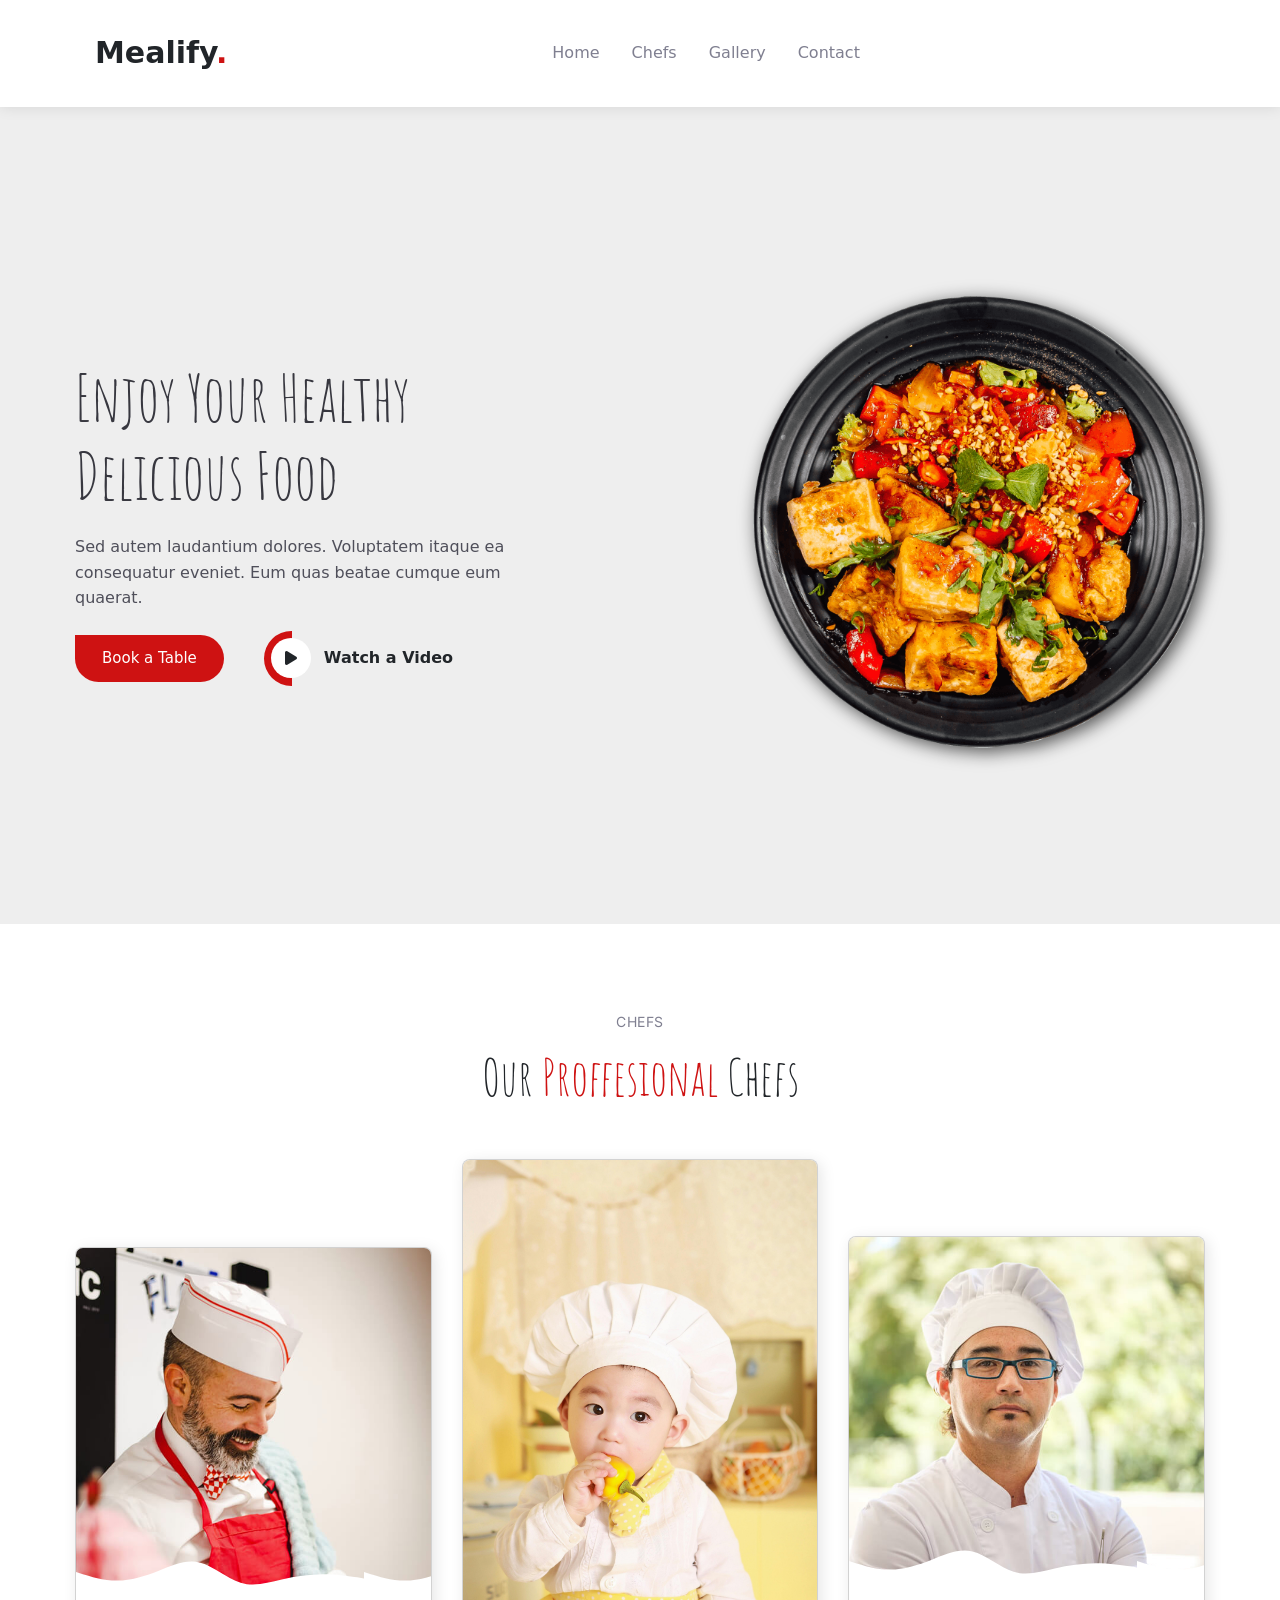
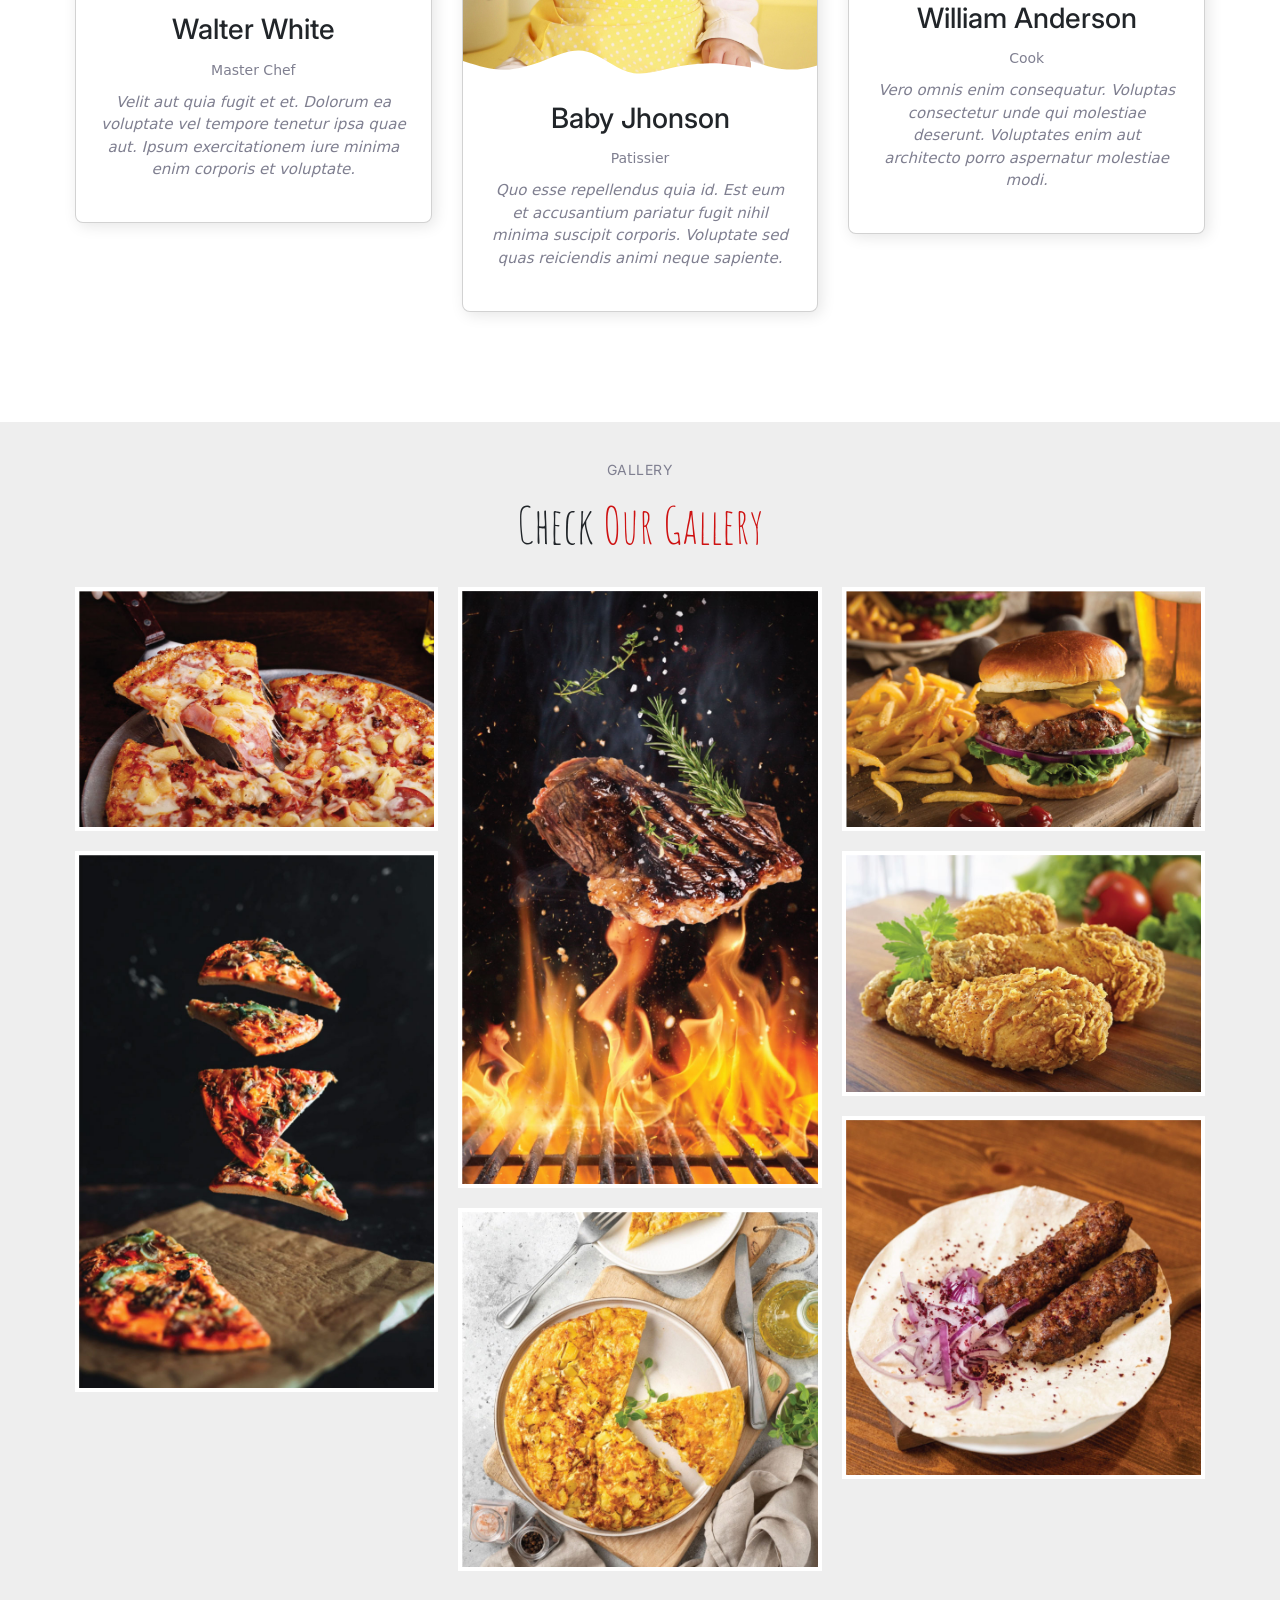
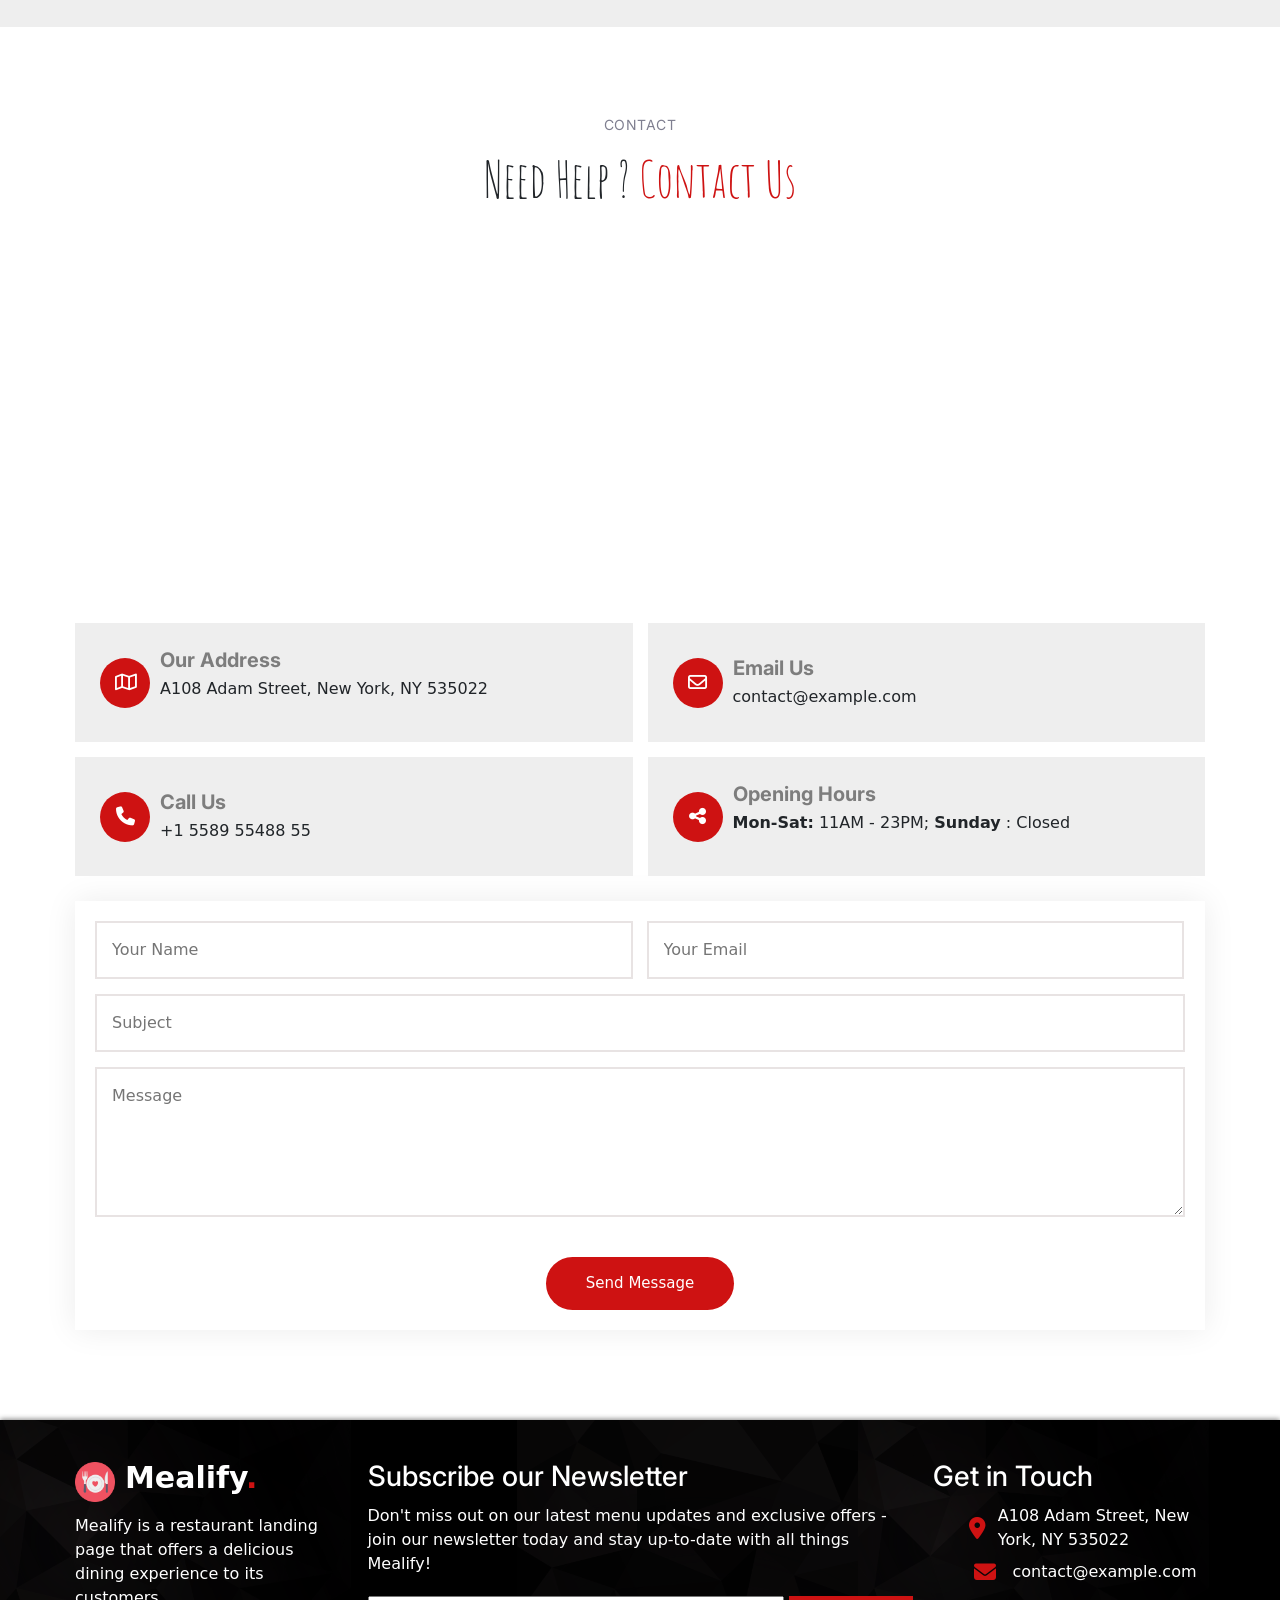
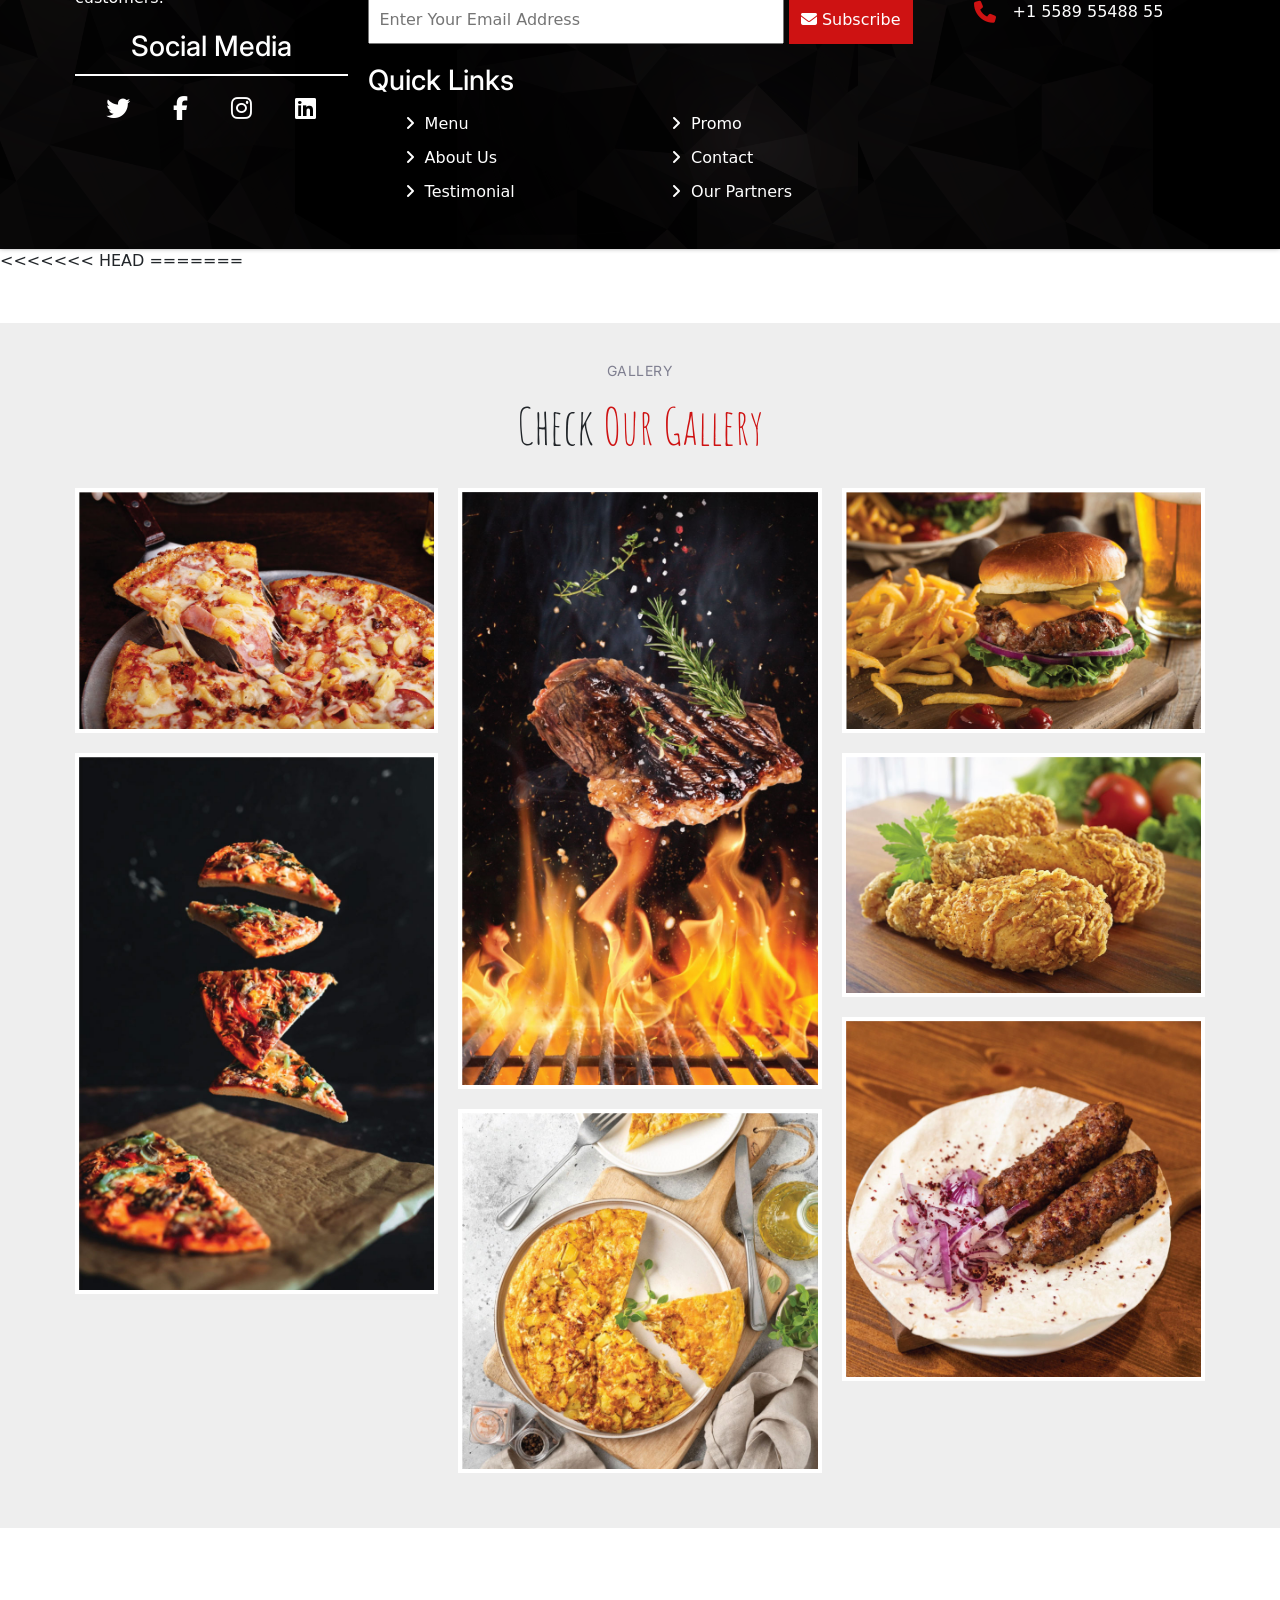
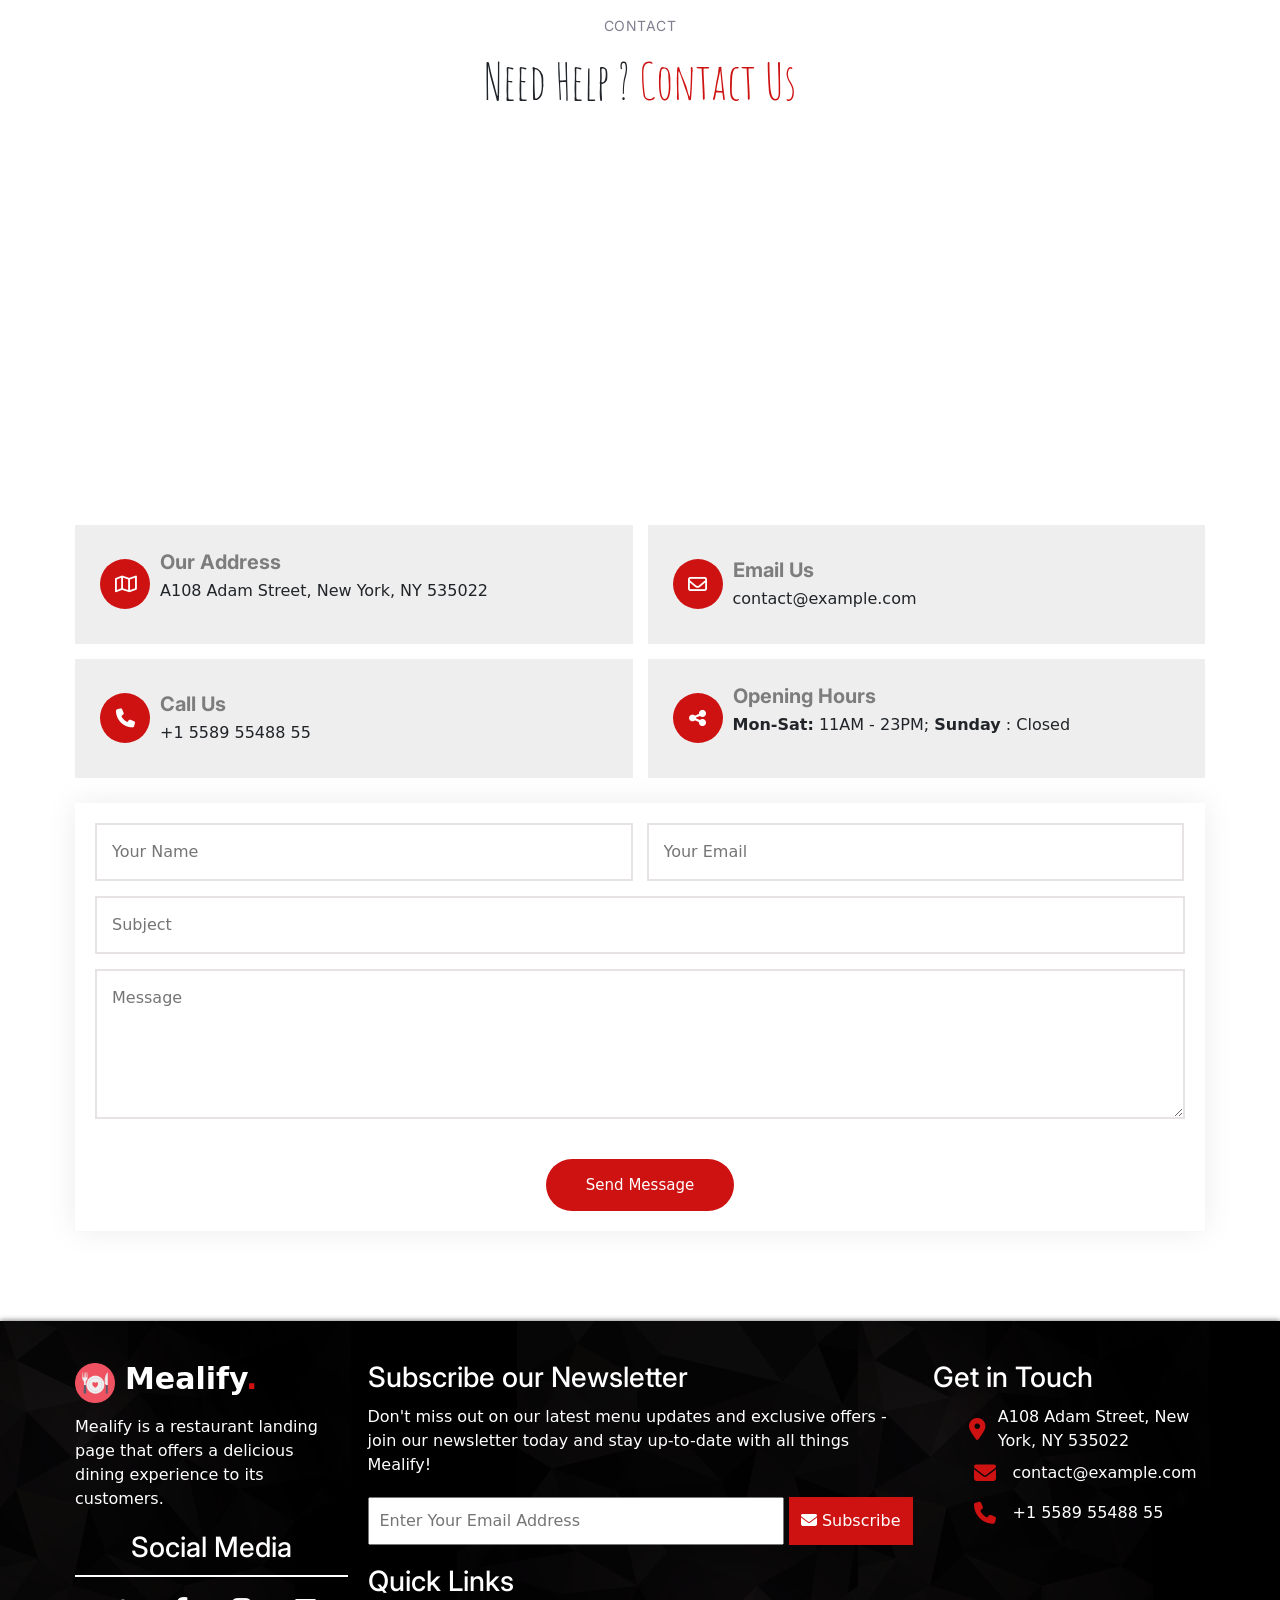
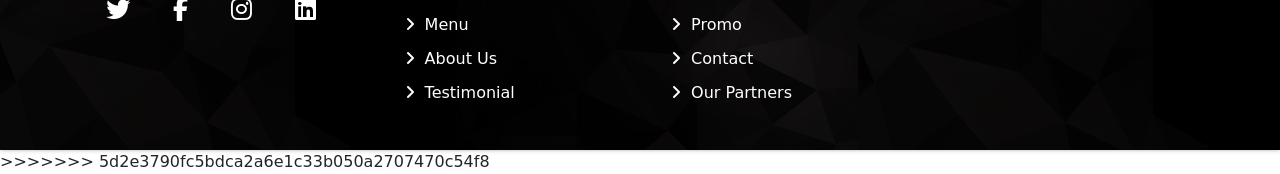
==== commit 408da876: "try" ====
--- a/index.html
+++ b/index.html
@@ -7,6 +7,7 @@
 			content="width=device-width, initial-scale=1.0" />
 		<title>Mealify</title>
 
+<<<<<<< HEAD
 		<link
 			rel="stylesheet"
 			href="css/bootstrap.min.css" />
@@ -25,6 +26,25 @@
 		<link
 			rel="stylesheet"
 			href="css/animations.css" />
+=======
+    <head>
+        <meta charset="UTF-8">
+        <meta name="viewport" content="width=device-width, initial-scale=1.0">
+        <title>Mealify</title>
+        <link rel="stylesheet" href="css/style.css">
+        <link rel="stylesheet" href="css/classes.css">
+        <link rel="stylesheet" href="css/responsive.css">
+        <link rel="stylesheet" href="css/all.min.css">
+        <link rel="stylesheet" href="css/animations.css">
+        <!--  Favicon  -->
+        <link rel="shortcut icon" href="images/favicon.png" type="image/x-icon">
+
+        <!--   Fonts -->
+        <link
+            href="https://fonts.googleapis.com/css2?family=Amatic+SC:wght@400;700&family=Inter:wght@300;400;500;600;700;800&display=swap"
+            rel="stylesheet" />
+    </head>
+>>>>>>> 5d2e3790fc5bdca2a6e1c33b050a2707470c54f8
 
 		<link
 			rel="shortcut icon"
@@ -567,9 +587,244 @@
 		</footer>
 	</body>
 
+<<<<<<< HEAD
 	<script src="./JS/bootstrap.bundle.min.js">
 		const scrollSpy = new bootstrap.ScrollSpy(document.body, {
 			target: "#NavScrollSpy",
 		});
 	</script>
+=======
+                    </div>
+                </div>
+            </div>
+        </section>
+        <!------------------- GALLERY------------------->
+        <section id="gallery">
+            <div class="container">
+                <div class="title">
+                    <h2>gallery</h2>
+                    <p>check <span>our gallery</span></p>
+                </div>
+                <div class="gallery-photos">
+                    <picture class="pizza">
+                        <img src="images/meal-1.jpg" alt="Hawaiian pizza with ham and pineapple">
+                        <div class="layer">
+                            <h2 class="meal-name">Pizza</h2>
+                            <p>Hawaiian pizza with ham and pineapple</p>
+                        </div>
+                    </picture>
+                    <picture class="pizza-slices">
+                        <img src="images/meal-4.jpg" alt="Levitation pizza on black background.">
+                        <div class="layer">
+                            <h2 class="meal-name">Levitation pizza</h2>
+                            <p>Levitation pizza on black background.</p>
+                        </div>
+                    </picture>
+                    <picture class="steak">
+                        <img src="images/meal-2.jpg"
+                            alt="Tasty beef steaks flying above cast iron grate with fire flames.">
+                        <div class="layer">
+                            <h2 class="meal-name">Beef steaks</h2>
+                            <p>
+                                Tasty beef steaks flying above cast iron grate with fire flames.
+                            </p>
+                        </div>
+                    </picture>
+                    <picture class="omelette">
+                        <img src="images/meal-7.jpg"
+                            alt="Frittata or potato pie in a ceramic plate on a light culinary background. Traditional Italian delicious homemade egg dish on the kitchen table. Top view">
+                        <div class="layer">
+                            <h2 class="meal-name">Frittata</h2>
+                            <p>Frittata or potato pie in a ceramic plate</p>
+                        </div>
+                    </picture>
+                    <picture class="burger">
+                        <img src="images/meal-3.jpg" alt="grass fed bison hamburger with chips &amp; beer">
+                        <div class="layer">
+                            <h2 class="meal-name">Burger</h2>
+                            <p>grass fed bison hamburger with chips &amp; beer</p>
+                        </div>
+                    </picture>
+                    <picture class="fried">
+                        <img src="images/meal-5.jpg" alt="chicken legs">
+                        <div class="layer">
+                            <h2 class="meal-name">Crispy Fried Chicken</h2>
+                            <p>
+                                Golden brown chicken legs with a crunchy coating and juicy meat
+                            </p>
+                        </div>
+                    </picture>
+                    <picture class="kofta">
+                        <img src="images/meal-6.jpg" alt="Lyulya kebab">
+                        <div class="layer">
+                            <h2 class="meal-name">Lyulya kebab</h2>
+                            <p>
+                                Tender and juicy skewers of ground lamb or beef, flavored with
+                                aromatic spices and herbs
+                            </p>
+                        </div>
+                    </picture>
+                </div>
+            </div>
+        </section>
+        <!------------------- CONTACT------------------->
+        <section id="contact" class="contact">
+            <div class="container">
+                <div class="title">
+                    <h2>CONTACT</h2>
+                    <p>Need Help ? <span> Contact Us </span></p>
+                </div>
+                <iframe
+                    src="https://www.google.com/maps/embed?pb=!1m14!1m8!1m3!1d12097.445785295115!2d-74.006138!3d40.710059!3m2!1i1024!2i768!4f13.1!3m3!1m2!1s0x89c25a22a3bda30d%3A0xb89d1fe6bc499443!2sDowntown%20Conference%20Center!5e0!3m2!1sen!2sus!4v1681863129691!5m2!1sen!2sus"
+                    style="border: 0" allowfullscreen="" loading="lazy"
+                    referrerpolicy="no-referrer-when-downgrade"></iframe>
+                <div class="details">
+                    <div class="address">
+                        <div class="icon">
+                            <i class="fa-regular fa-map"></i>
+                        </div>
+                        <div class="address-content">
+                            <h3>Our Address</h3>
+                            <p>A108 Adam Street, New York, NY 535022</p>
+                        </div>
+                    </div>
+                    <div class="email">
+                        <div class="icon">
+                            <i class="fa-regular fa-envelope"></i>
+                        </div>
+                        <div class="email-content">
+                            <h3>Email Us</h3>
+                            <a href="mailto:contact@example.com">contact@example.com </a>
+                        </div>
+                    </div>
+                    <div class="phone">
+                        <div class="icon">
+                            <i class="fa-solid fa-phone"></i>
+                        </div>
+                        <div class="phone-content">
+                            <h3>Call Us</h3>
+                            <a href="tel:+1 5589 55488 55">+1 5589 55488 55 </a>
+                        </div>
+                    </div>
+                    <div class="opening-hours">
+                        <div class="icon">
+                            <i class="fa-solid fa-share-nodes"></i>
+                        </div>
+                        <div class="opening-content">
+                            <h3>Opening Hours</h3>
+                            <p>
+                                <strong>Mon-Sat:</strong> 11AM - 23PM; <strong>Sunday</strong> :
+                                Closed
+                            </p>
+                        </div>
+                    </div>
+                </div>
+                <form>
+                    <div class="input-group">
+                        <input type="text" placeholder="Your Name" name="name">
+                        <input type="email" placeholder="Your Email" name="email">
+                    </div>
+                    <input type="text" placeholder="Subject" name="subject">
+                    <textarea placeholder="Message" name="message"></textarea>
+                    <button class="btn btn-main" type="submit">Send Message</button>
+                </form>
+            </div>
+        </section>
+        <!------------------- FOOTER ------------------->
+        <footer>
+            <div class="container">
+                <div class="about">
+                    <div>
+                        <img src="./images/favicon.png" alt="Mealify Logo">
+                        <h2 class="logo">Mealify</h2>
+                    </div>
+                    <p>
+                        Mealify is a restaurant landing page that offers a delicious dining
+                        experience to its customers.
+                    </p>
+                    <h3>Social Media</h3>
+                    <ul class="social-links">
+                        <li>
+                            <a href="https://twitter.com" target="_blank">
+                                <i class="fa-brands fa-twitter"></i>
+                            </a>
+                        </li>
+                        <li>
+                            <a href="https://facebook.com" target="_blank">
+                                <i class="fa-brands fa-facebook-f"></i>
+                            </a>
+                        </li>
+                        <li>
+                            <a href="https://instagram.com" target="_blank">
+                                <i class="fa-brands fa-instagram"></i>
+                            </a>
+                        </li>
+                        <li>
+                            <a href="https://linkedin.com" target="_blank">
+                                <i class="fa-brands fa-linkedin"></i>
+                            </a>
+                        </li>
+                    </ul>
+                </div>
+                <div class="subscription">
+                    <div class="subscription-box">
+                        <h3>Subscribe our Newsletter</h3>
+                        <p>
+                            Don't miss out on our latest menu updates and exclusive offers -
+                            join our newsletter today and stay up-to-date with all things
+                            Mealify!
+                        </p>
+                        <div class="sunscription-group">
+                            <input type="email" placeholder="Enter Your Email Address">
+                            <button class="btn btn-main">
+                                <i class="fa-solid fa-envelope"></i> Subscribe
+                            </button>
+                        </div>
+                    </div>
+                    <div class="quick-links">
+                        <h3>Quick Links</h3>
+                        <ul>
+                            <li>
+                                <a href="">Menu</a>
+                            </li>
+                            <li>
+                                <a href="">Promo</a>
+                            </li>
+                            <li>
+                                <a href="">About Us</a>
+                            </li>
+                            <li>
+                                <a href="">Contact</a>
+                            </li>
+                            <li>
+                                <a href="">Testimonial</a>
+                            </li>
+                            <li>
+                                <a href="">Our Partners</a>
+                            </li>
+                        </ul>
+                    </div>
+                </div>
+                <div class="contact-details">
+                    <h3>Get in Touch</h3>
+                    <ul>
+                        <li>
+                            <i class="fa-solid fa-location-dot"></i>
+                            <span>A108 Adam Street, New York, NY 535022 </span>
+                        </li>
+                        <li>
+                            <i class="fa-solid fa-envelope"></i>
+                            <a href="mailto:contact@example.com">contact@example.com</a>
+                        </li>
+                        <li>
+                            <i class="fa-solid fa-phone"></i>
+                            <a href="tel:+1 5589 55488 55">+1 5589 55488 55</a>
+                        </li>
+                    </ul>
+                </div>
+            </div>
+        </footer>
+    </body>
+
+>>>>>>> 5d2e3790fc5bdca2a6e1c33b050a2707470c54f8
 </html>
--- a/css/style.css
+++ b/css/style.css
@@ -43,6 +43,7 @@
     justify-content: space-between;
     text-transform: capitalize;
 }
+
 
 nav ul li a {
     color: #333;
--- a/css/style.css
+++ b/css/style.css
@@ -43,6 +43,7 @@
     justify-content: space-between;
     text-transform: capitalize;
 }
+
 
 nav ul li a {
     color: #333;
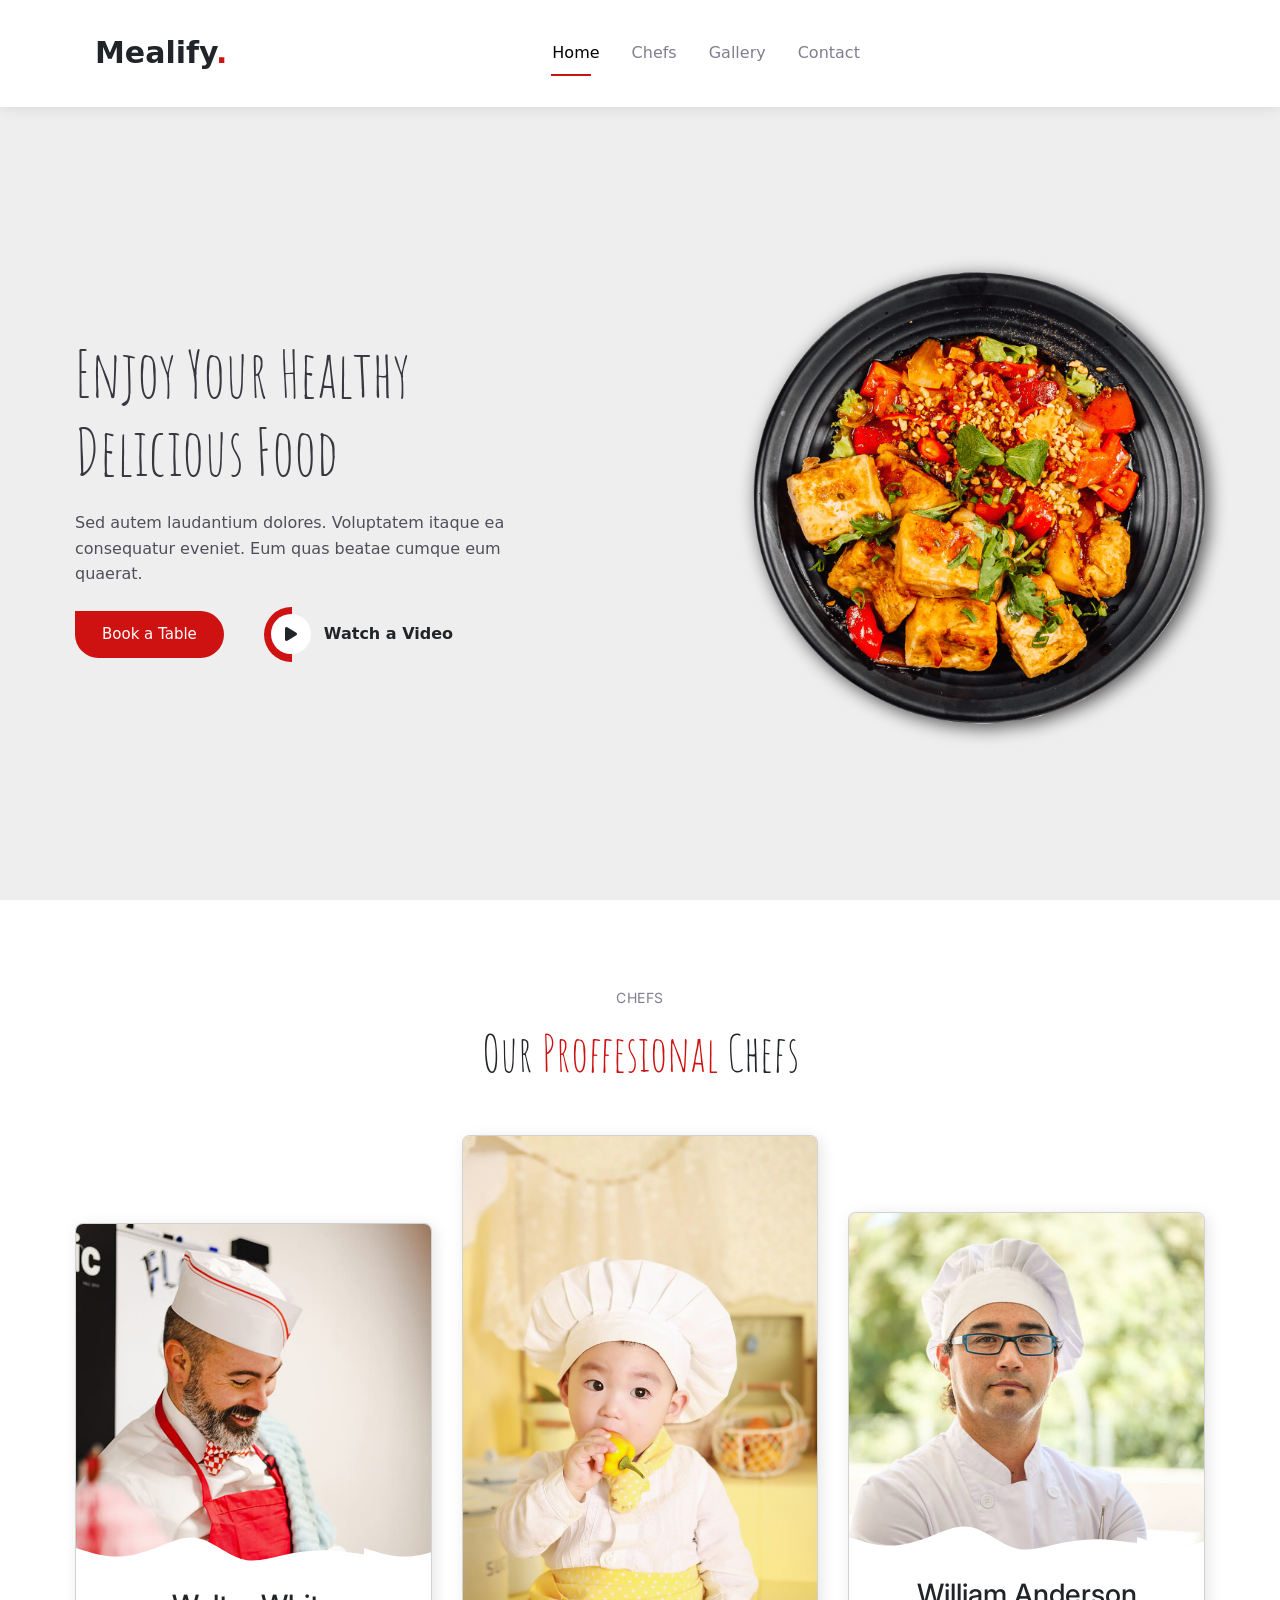
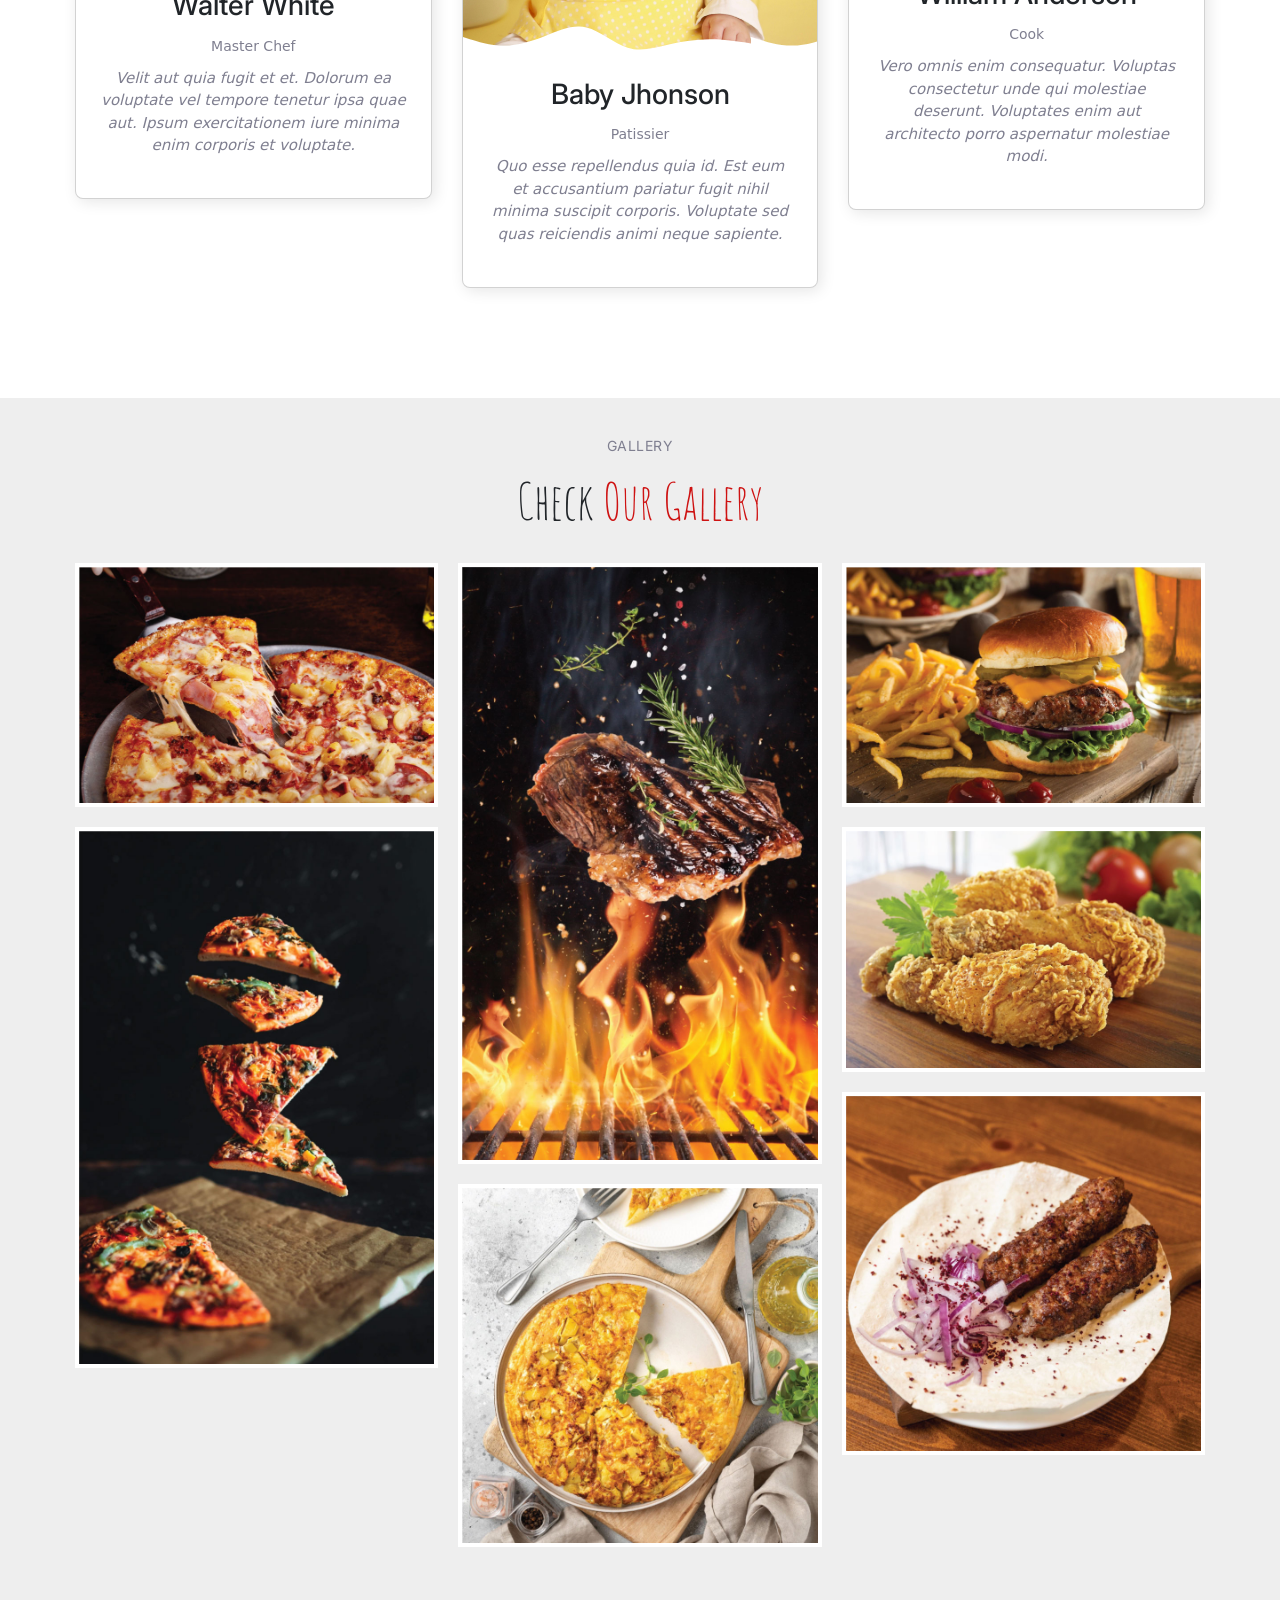
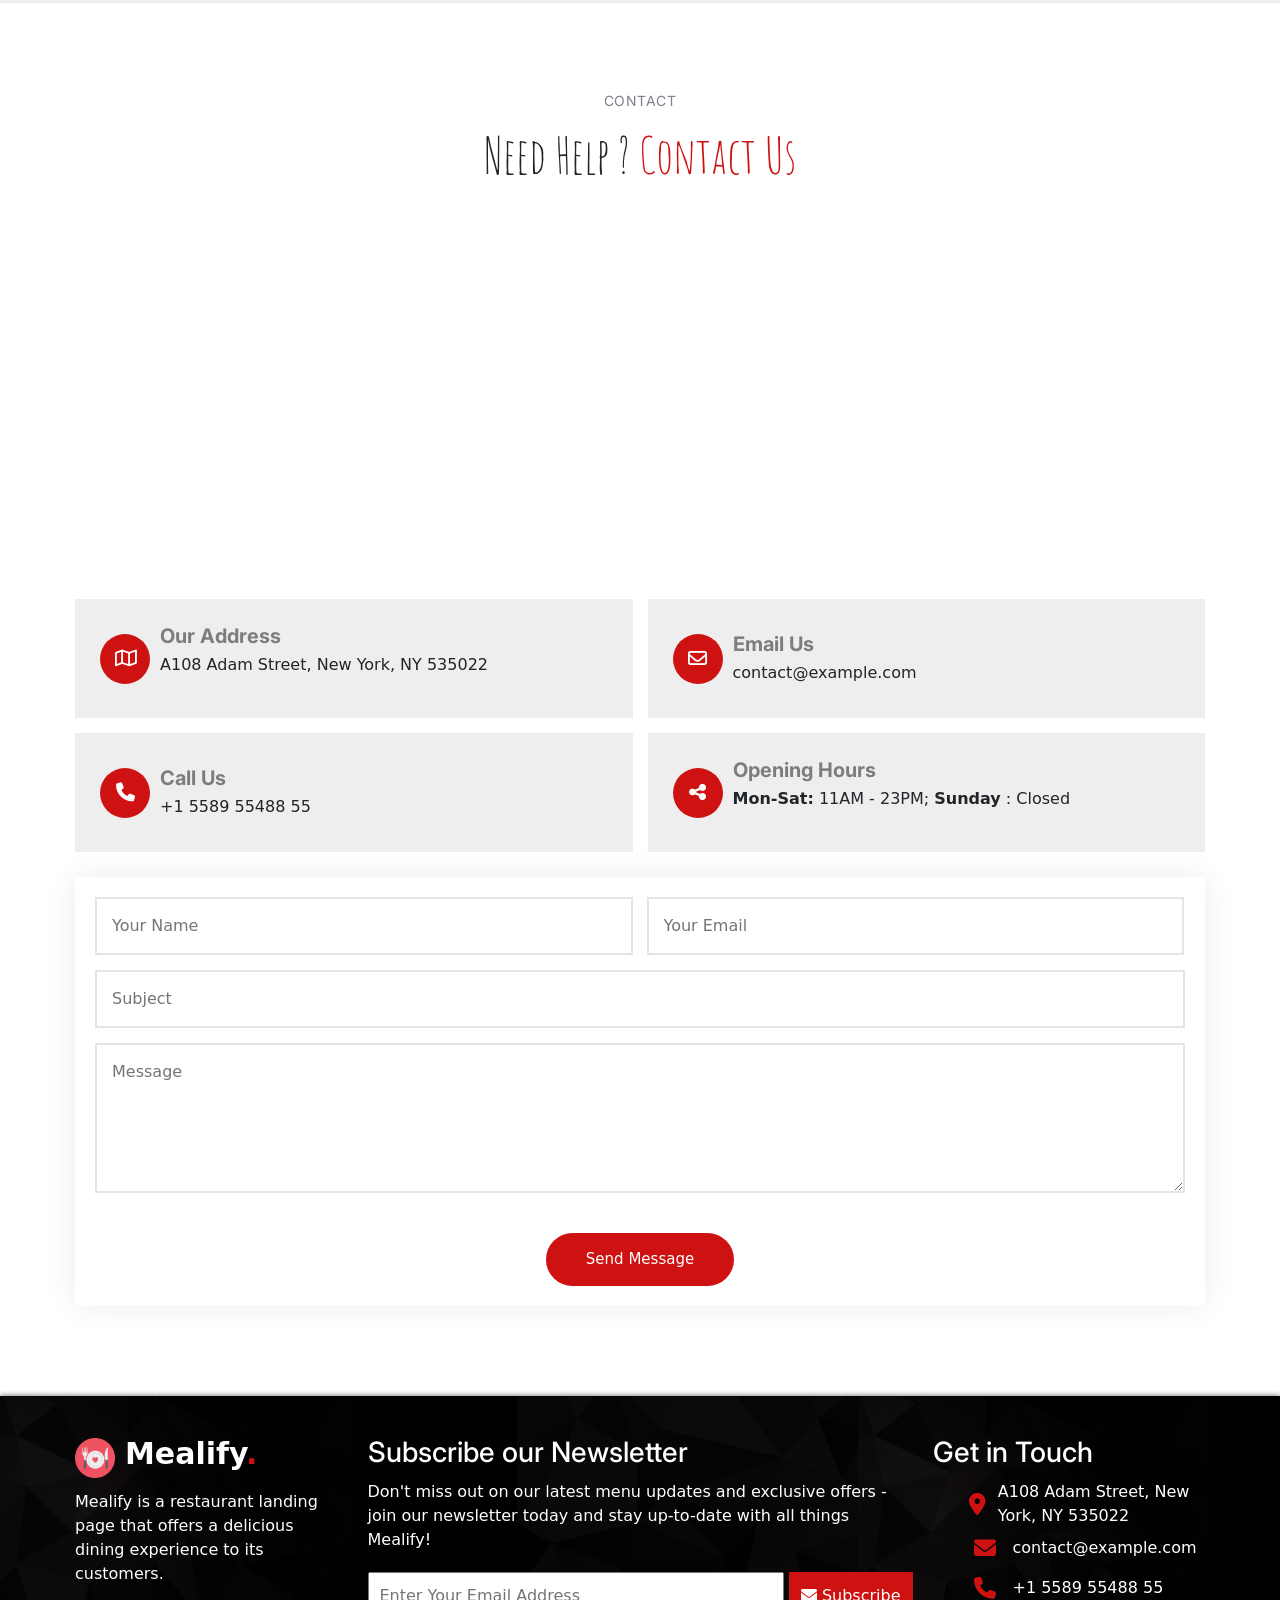
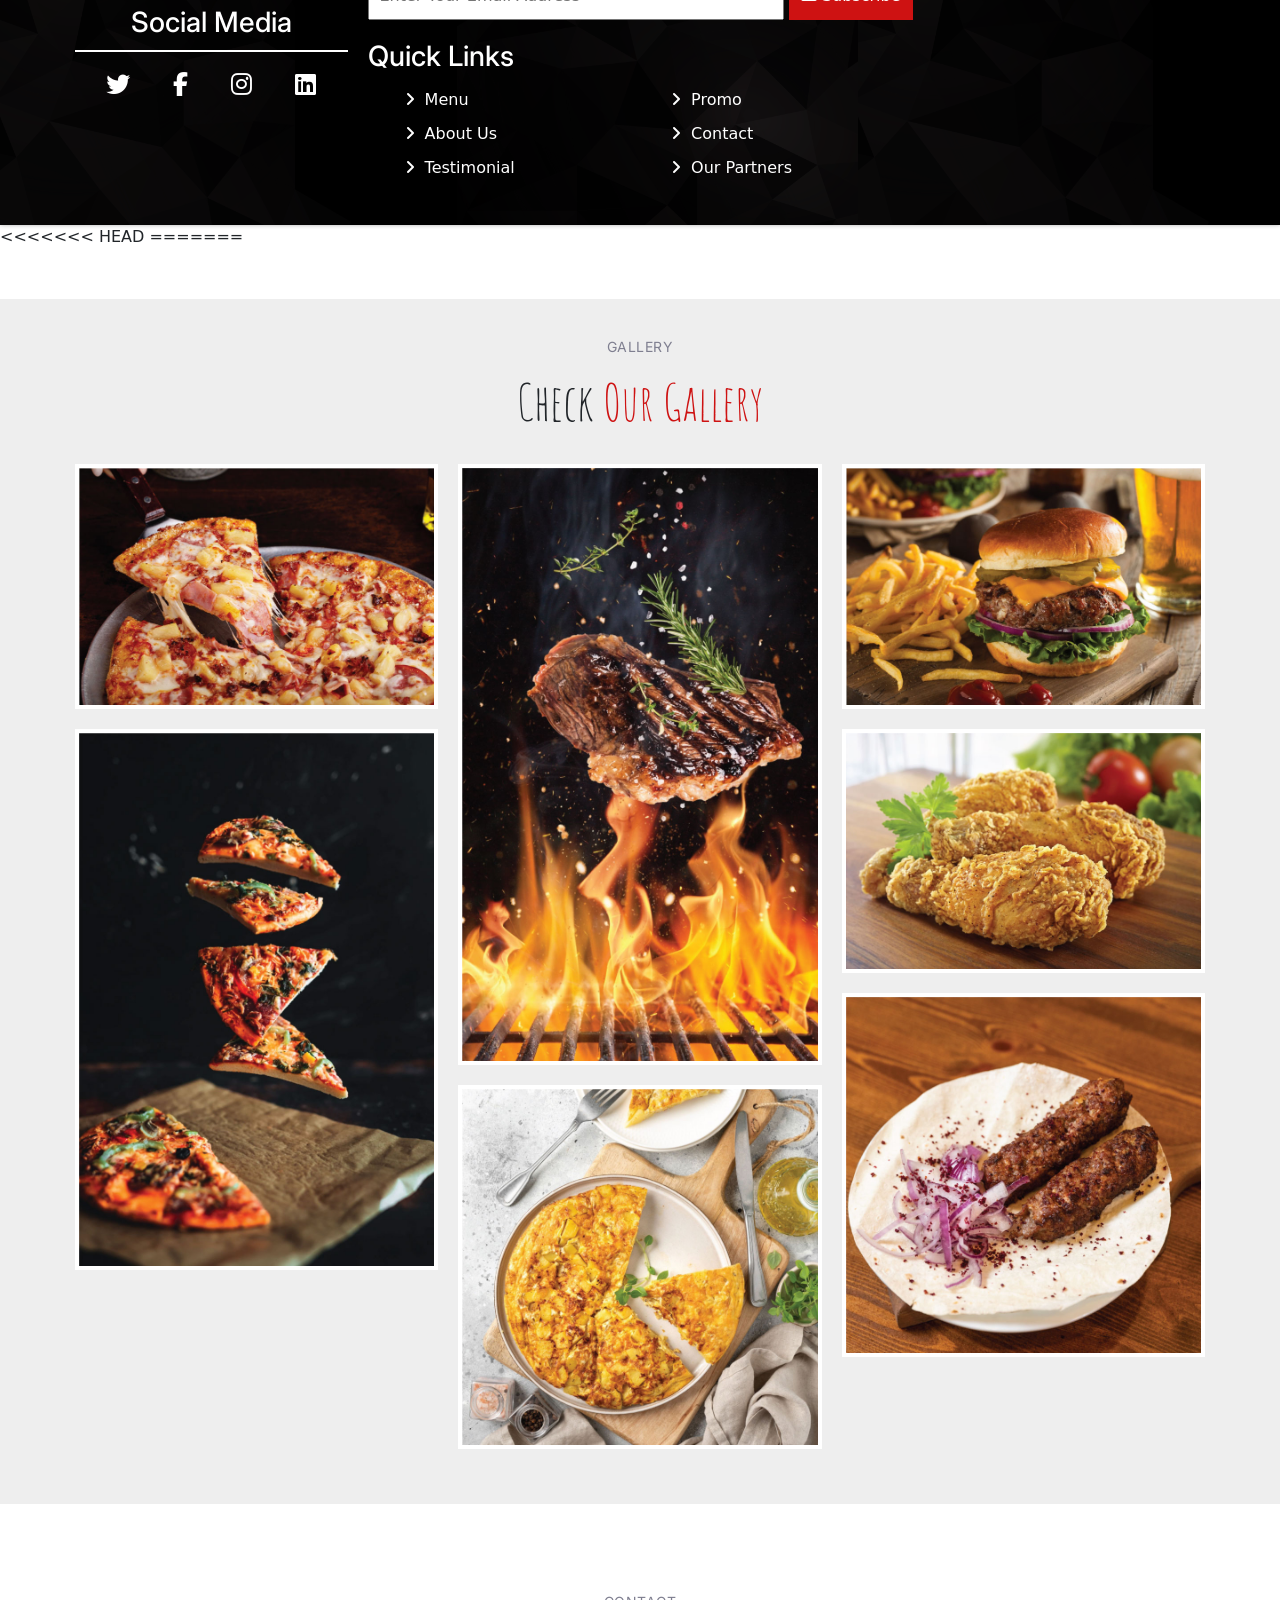
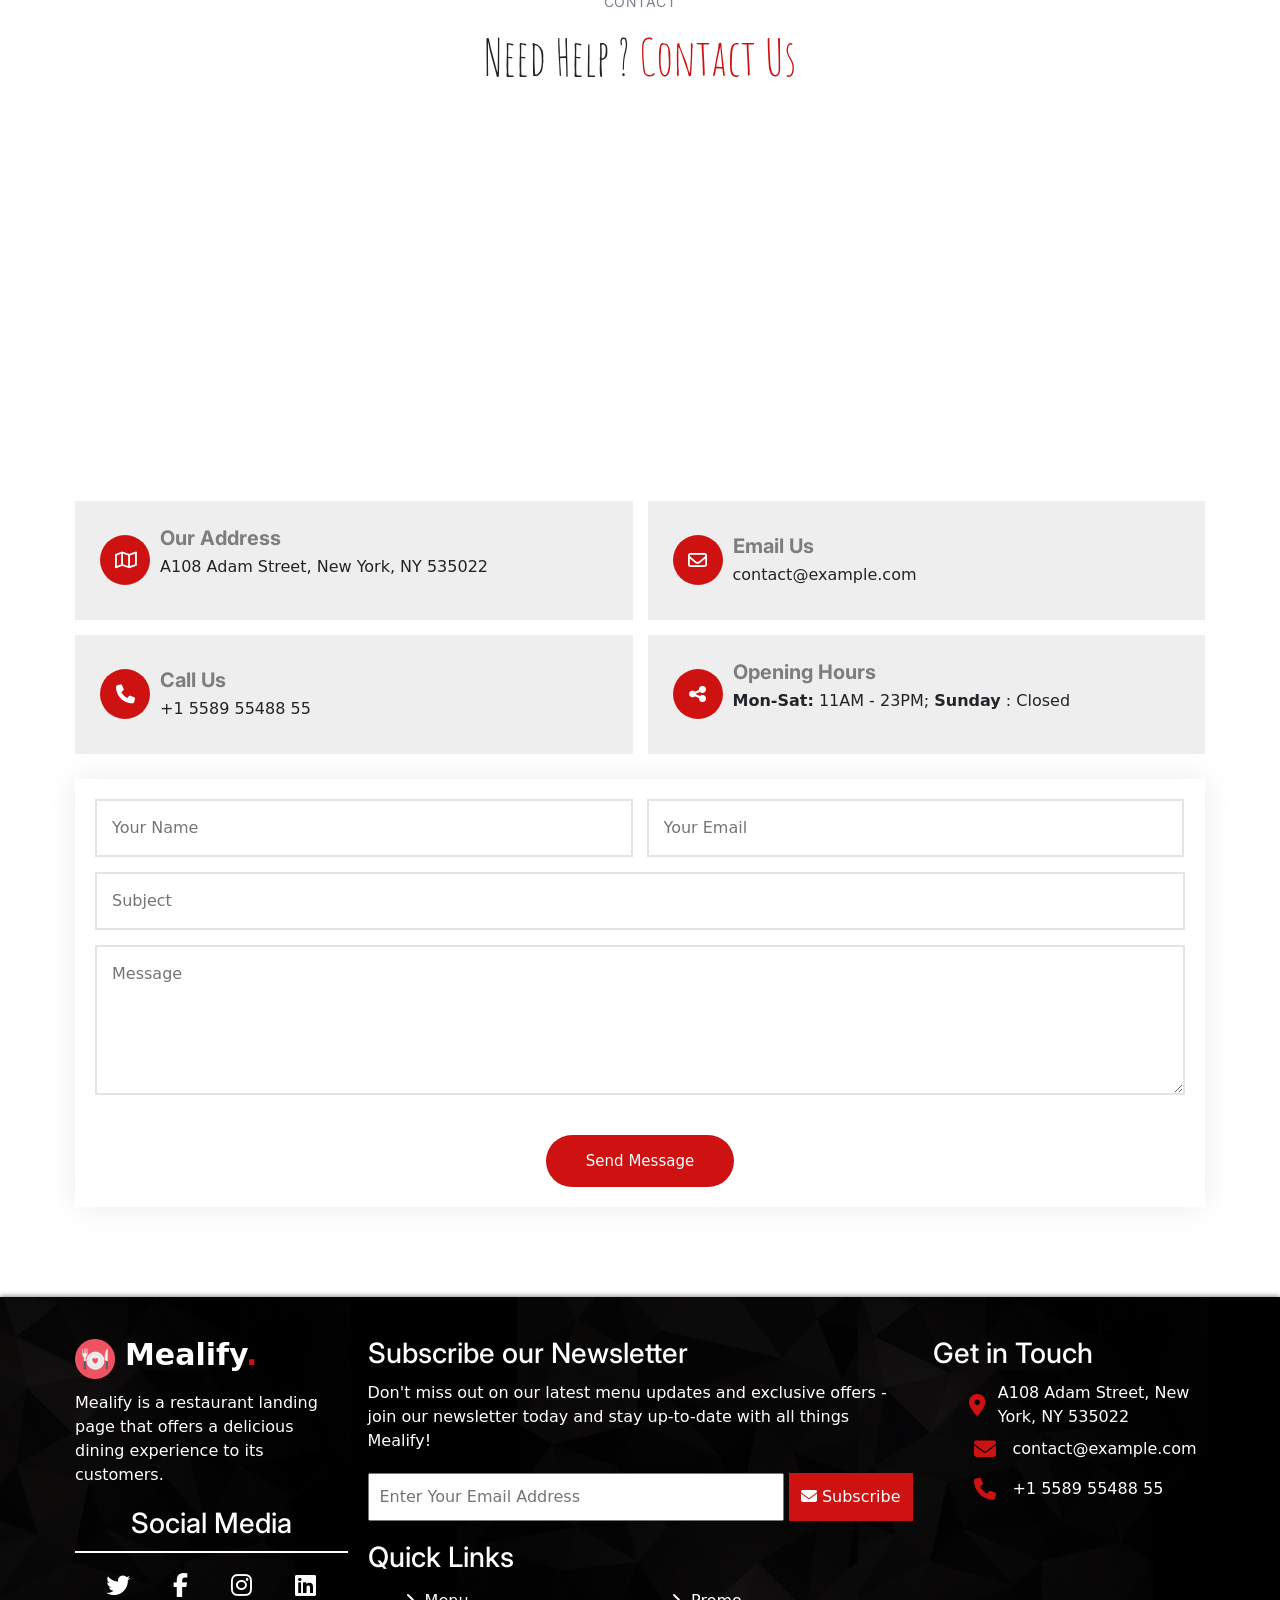
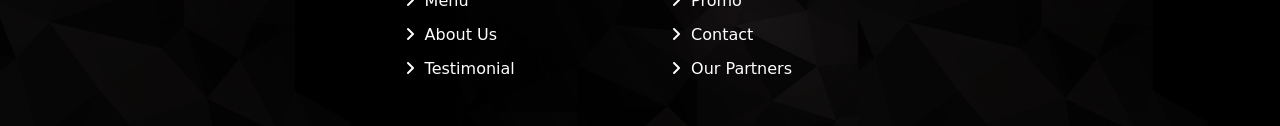
==== commit 492eb9e6: "scrollpaddingtop" ====
--- a/index.html
+++ b/index.html
@@ -7,7 +7,7 @@
 			content="width=device-width, initial-scale=1.0" />
 		<title>Mealify</title>
 
-<<<<<<< HEAD
+
 		<link
 			rel="stylesheet"
 			href="css/bootstrap.min.css" />
@@ -26,16 +26,8 @@
 		<link
 			rel="stylesheet"
 			href="css/animations.css" />
-=======
-    <head>
-        <meta charset="UTF-8">
-        <meta name="viewport" content="width=device-width, initial-scale=1.0">
-        <title>Mealify</title>
-        <link rel="stylesheet" href="css/style.css">
-        <link rel="stylesheet" href="css/classes.css">
-        <link rel="stylesheet" href="css/responsive.css">
-        <link rel="stylesheet" href="css/all.min.css">
-        <link rel="stylesheet" href="css/animations.css">
+
+
         <!--  Favicon  -->
         <link rel="shortcut icon" href="images/favicon.png" type="image/x-icon">
 
@@ -44,7 +36,7 @@
             href="https://fonts.googleapis.com/css2?family=Amatic+SC:wght@400;700&family=Inter:wght@300;400;500;600;700;800&display=swap"
             rel="stylesheet" />
     </head>
->>>>>>> 5d2e3790fc5bdca2a6e1c33b050a2707470c54f8
+
 
 		<link
 			rel="shortcut icon"
@@ -826,5 +818,5 @@
         </footer>
     </body>
 
->>>>>>> 5d2e3790fc5bdca2a6e1c33b050a2707470c54f8
+
 </html>
--- a/css/style.css
+++ b/css/style.css
@@ -1,4 +1,8 @@
 @import url(classes.css);
+
+html {
+    scroll-padding-top: 106px;
+}
 
 body {
     font-family: var(--font-default);
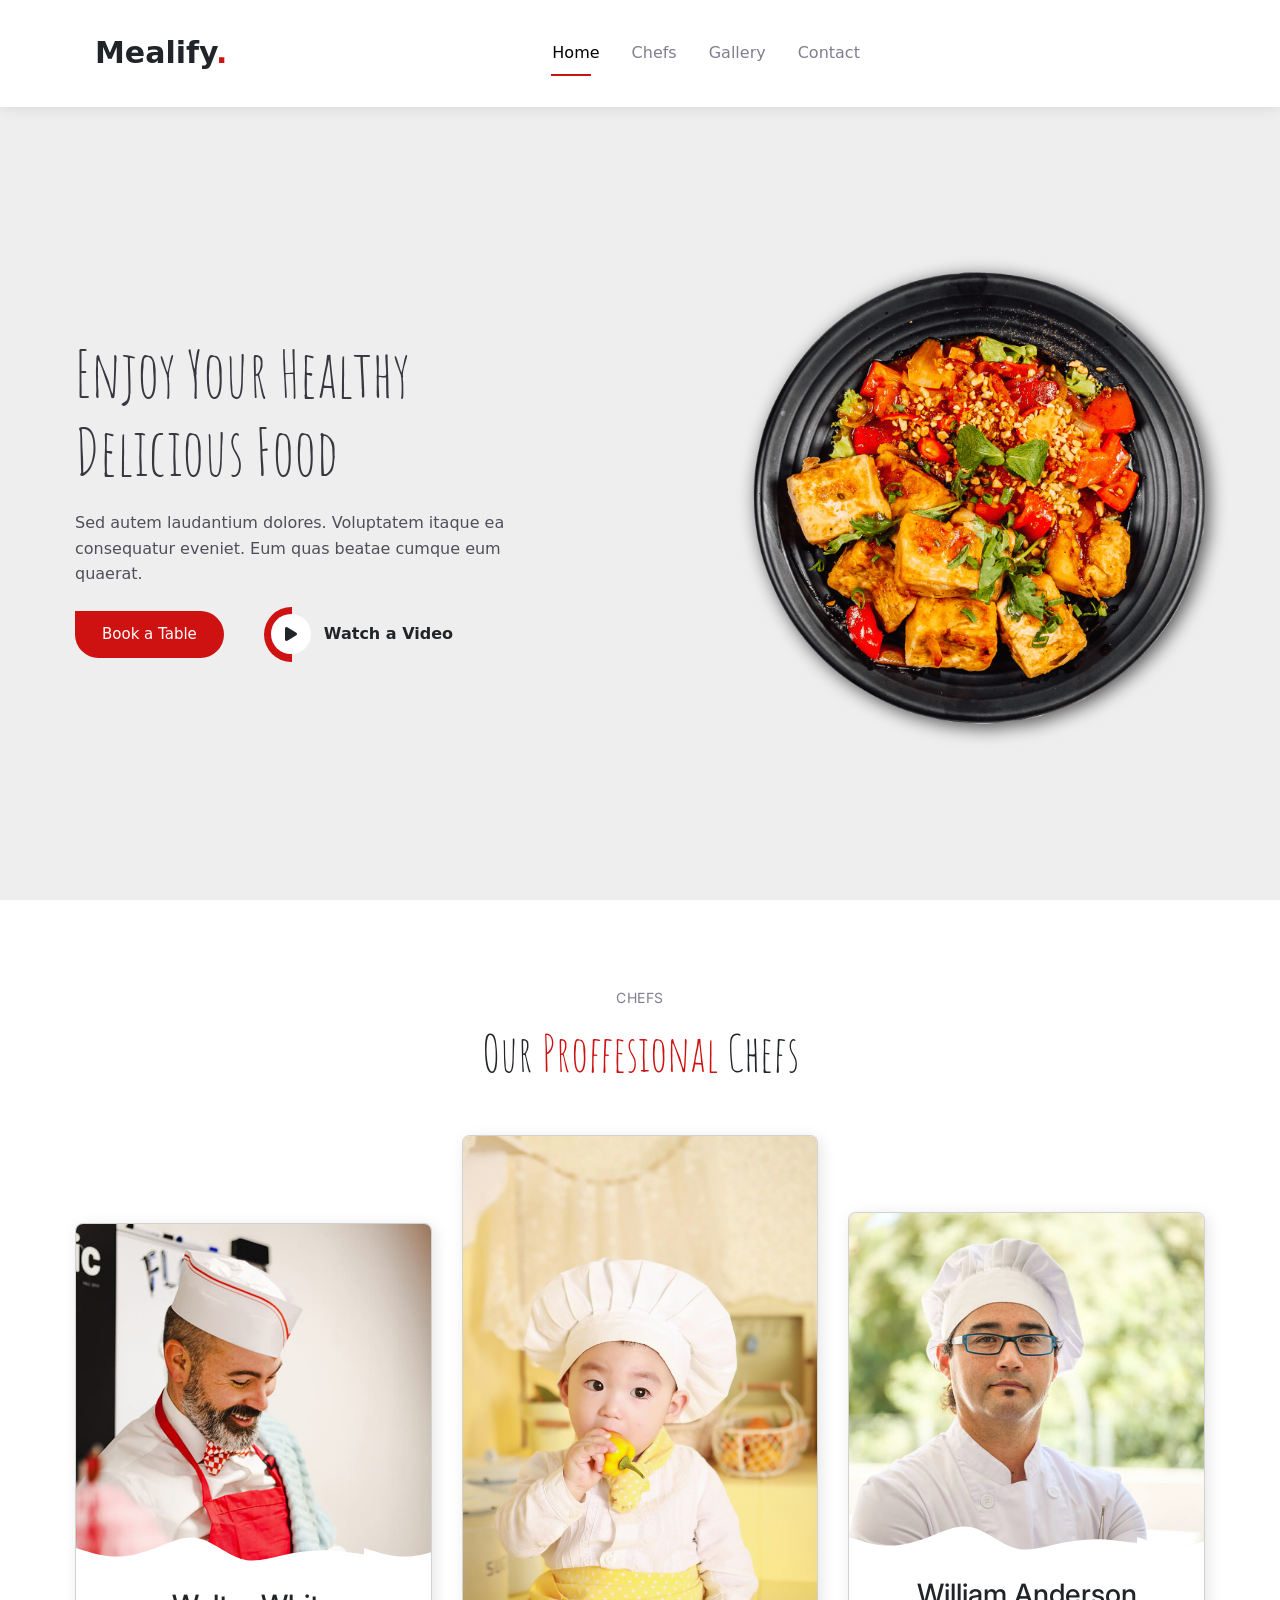
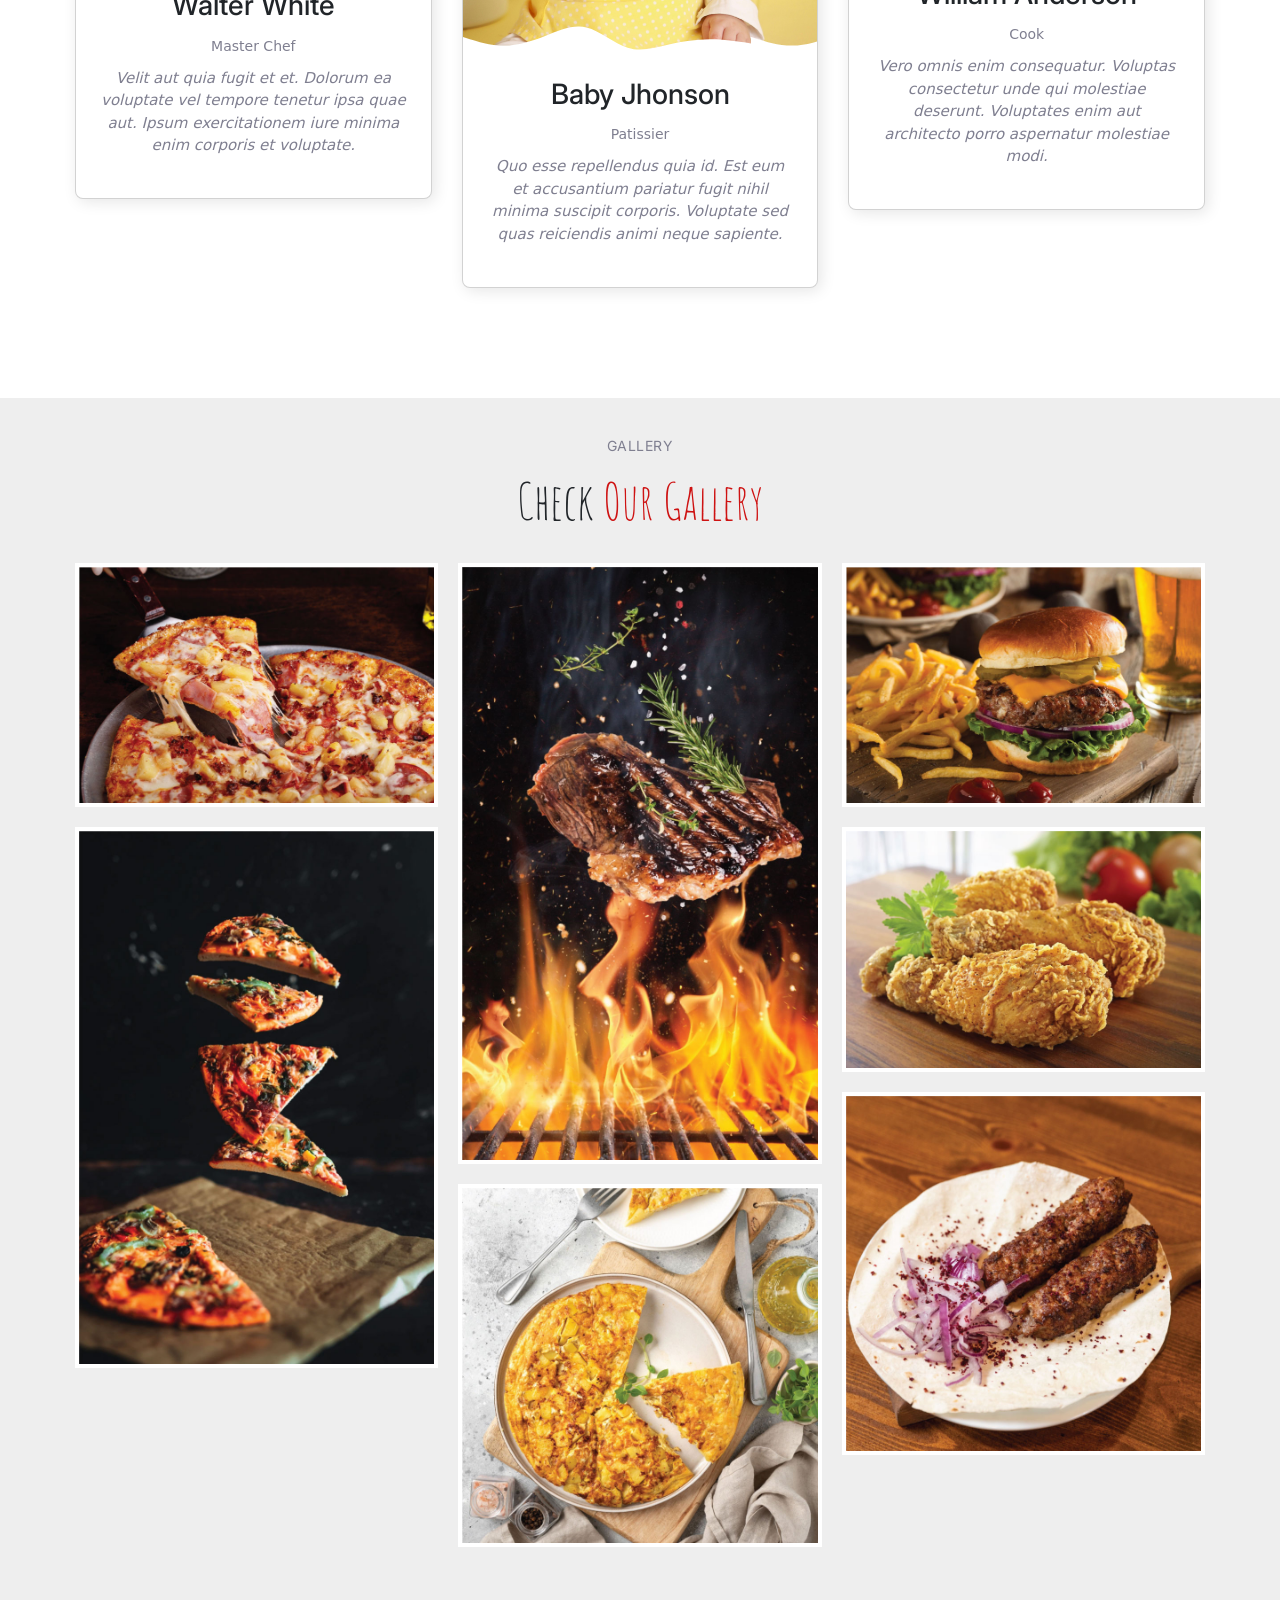
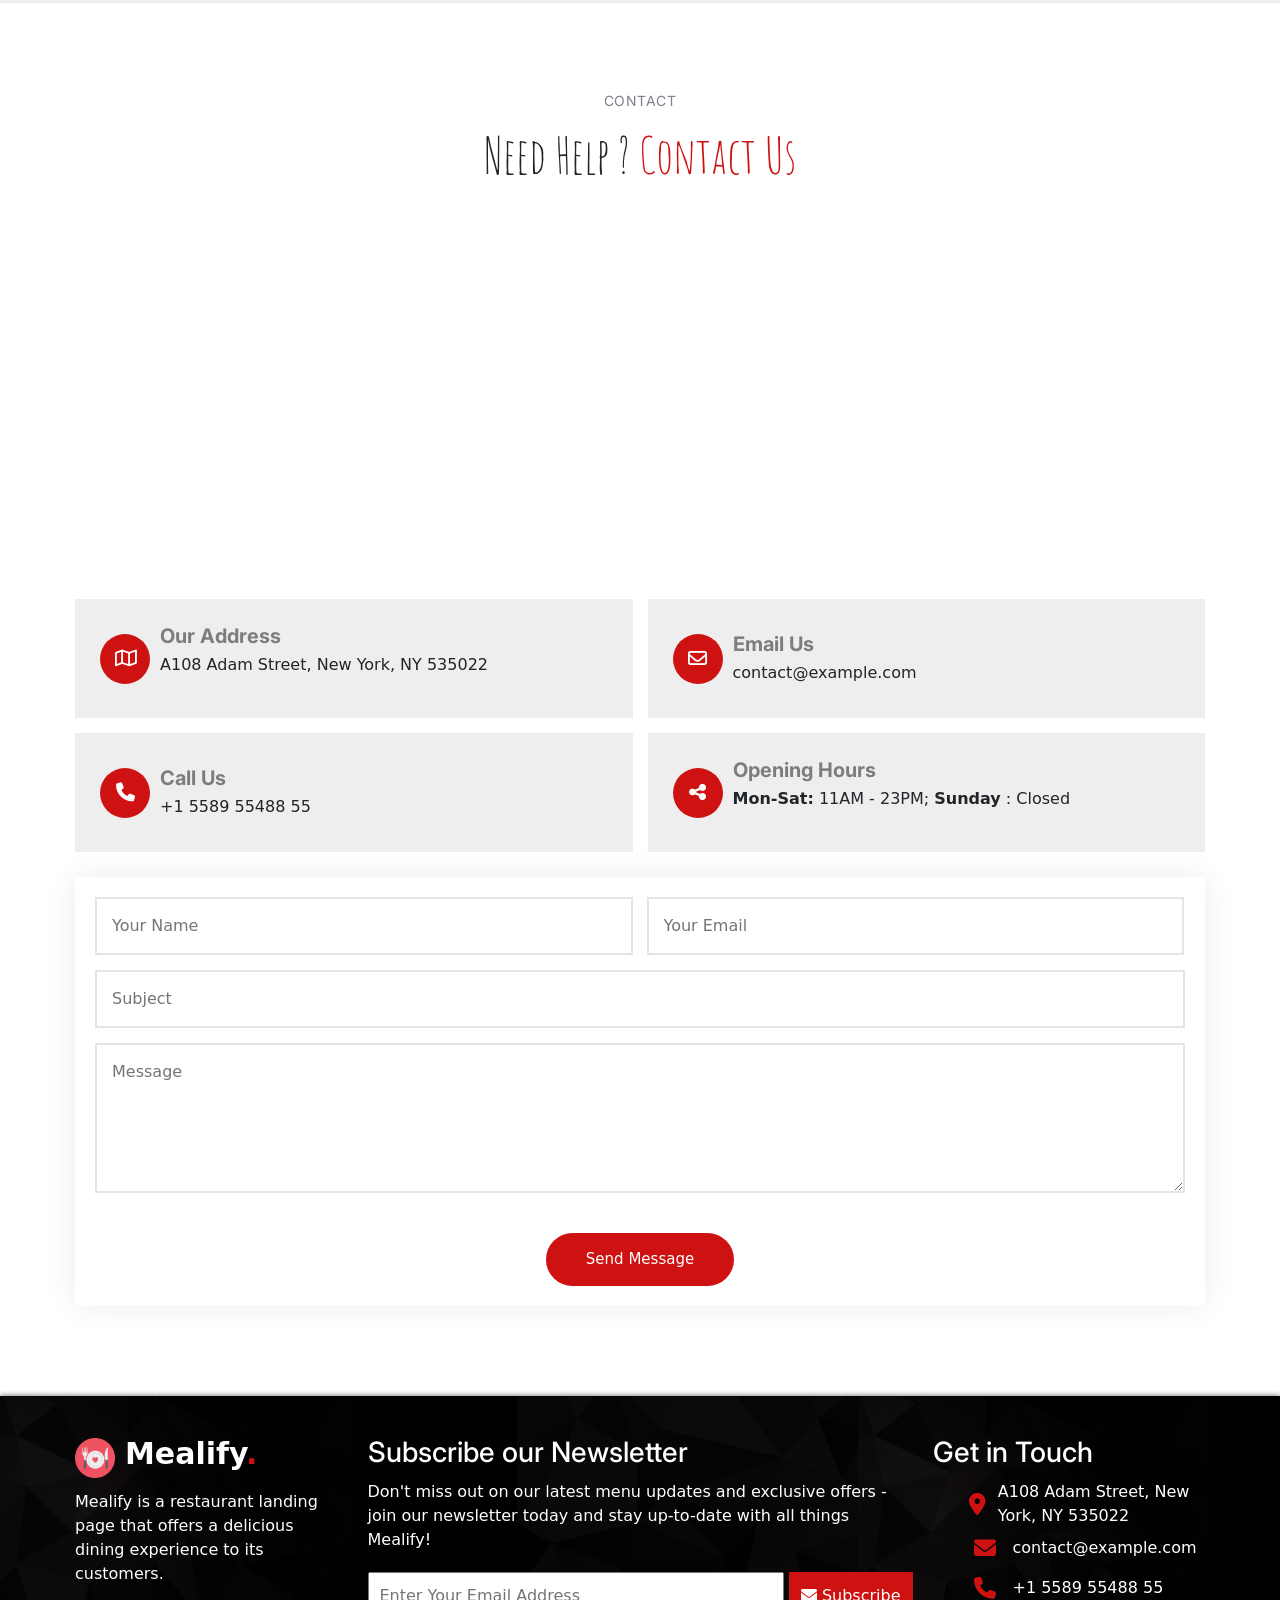
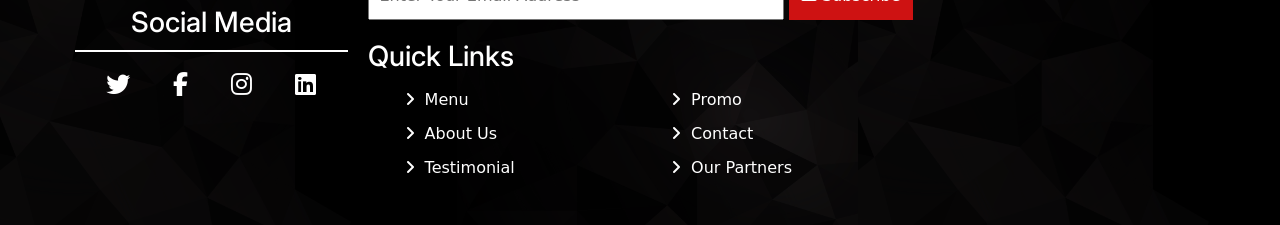
==== commit 3006d82f: "edit" ====
--- a/index.html
+++ b/index.html
@@ -579,244 +579,9 @@
 		</footer>
 	</body>
 
-<<<<<<< HEAD
 	<script src="./JS/bootstrap.bundle.min.js">
 		const scrollSpy = new bootstrap.ScrollSpy(document.body, {
 			target: "#NavScrollSpy",
 		});
 	</script>
-=======
-                    </div>
-                </div>
-            </div>
-        </section>
-        <!------------------- GALLERY------------------->
-        <section id="gallery">
-            <div class="container">
-                <div class="title">
-                    <h2>gallery</h2>
-                    <p>check <span>our gallery</span></p>
-                </div>
-                <div class="gallery-photos">
-                    <picture class="pizza">
-                        <img src="images/meal-1.jpg" alt="Hawaiian pizza with ham and pineapple">
-                        <div class="layer">
-                            <h2 class="meal-name">Pizza</h2>
-                            <p>Hawaiian pizza with ham and pineapple</p>
-                        </div>
-                    </picture>
-                    <picture class="pizza-slices">
-                        <img src="images/meal-4.jpg" alt="Levitation pizza on black background.">
-                        <div class="layer">
-                            <h2 class="meal-name">Levitation pizza</h2>
-                            <p>Levitation pizza on black background.</p>
-                        </div>
-                    </picture>
-                    <picture class="steak">
-                        <img src="images/meal-2.jpg"
-                            alt="Tasty beef steaks flying above cast iron grate with fire flames.">
-                        <div class="layer">
-                            <h2 class="meal-name">Beef steaks</h2>
-                            <p>
-                                Tasty beef steaks flying above cast iron grate with fire flames.
-                            </p>
-                        </div>
-                    </picture>
-                    <picture class="omelette">
-                        <img src="images/meal-7.jpg"
-                            alt="Frittata or potato pie in a ceramic plate on a light culinary background. Traditional Italian delicious homemade egg dish on the kitchen table. Top view">
-                        <div class="layer">
-                            <h2 class="meal-name">Frittata</h2>
-                            <p>Frittata or potato pie in a ceramic plate</p>
-                        </div>
-                    </picture>
-                    <picture class="burger">
-                        <img src="images/meal-3.jpg" alt="grass fed bison hamburger with chips &amp; beer">
-                        <div class="layer">
-                            <h2 class="meal-name">Burger</h2>
-                            <p>grass fed bison hamburger with chips &amp; beer</p>
-                        </div>
-                    </picture>
-                    <picture class="fried">
-                        <img src="images/meal-5.jpg" alt="chicken legs">
-                        <div class="layer">
-                            <h2 class="meal-name">Crispy Fried Chicken</h2>
-                            <p>
-                                Golden brown chicken legs with a crunchy coating and juicy meat
-                            </p>
-                        </div>
-                    </picture>
-                    <picture class="kofta">
-                        <img src="images/meal-6.jpg" alt="Lyulya kebab">
-                        <div class="layer">
-                            <h2 class="meal-name">Lyulya kebab</h2>
-                            <p>
-                                Tender and juicy skewers of ground lamb or beef, flavored with
-                                aromatic spices and herbs
-                            </p>
-                        </div>
-                    </picture>
-                </div>
-            </div>
-        </section>
-        <!------------------- CONTACT------------------->
-        <section id="contact" class="contact">
-            <div class="container">
-                <div class="title">
-                    <h2>CONTACT</h2>
-                    <p>Need Help ? <span> Contact Us </span></p>
-                </div>
-                <iframe
-                    src="https://www.google.com/maps/embed?pb=!1m14!1m8!1m3!1d12097.445785295115!2d-74.006138!3d40.710059!3m2!1i1024!2i768!4f13.1!3m3!1m2!1s0x89c25a22a3bda30d%3A0xb89d1fe6bc499443!2sDowntown%20Conference%20Center!5e0!3m2!1sen!2sus!4v1681863129691!5m2!1sen!2sus"
-                    style="border: 0" allowfullscreen="" loading="lazy"
-                    referrerpolicy="no-referrer-when-downgrade"></iframe>
-                <div class="details">
-                    <div class="address">
-                        <div class="icon">
-                            <i class="fa-regular fa-map"></i>
-                        </div>
-                        <div class="address-content">
-                            <h3>Our Address</h3>
-                            <p>A108 Adam Street, New York, NY 535022</p>
-                        </div>
-                    </div>
-                    <div class="email">
-                        <div class="icon">
-                            <i class="fa-regular fa-envelope"></i>
-                        </div>
-                        <div class="email-content">
-                            <h3>Email Us</h3>
-                            <a href="mailto:contact@example.com">contact@example.com </a>
-                        </div>
-                    </div>
-                    <div class="phone">
-                        <div class="icon">
-                            <i class="fa-solid fa-phone"></i>
-                        </div>
-                        <div class="phone-content">
-                            <h3>Call Us</h3>
-                            <a href="tel:+1 5589 55488 55">+1 5589 55488 55 </a>
-                        </div>
-                    </div>
-                    <div class="opening-hours">
-                        <div class="icon">
-                            <i class="fa-solid fa-share-nodes"></i>
-                        </div>
-                        <div class="opening-content">
-                            <h3>Opening Hours</h3>
-                            <p>
-                                <strong>Mon-Sat:</strong> 11AM - 23PM; <strong>Sunday</strong> :
-                                Closed
-                            </p>
-                        </div>
-                    </div>
-                </div>
-                <form>
-                    <div class="input-group">
-                        <input type="text" placeholder="Your Name" name="name">
-                        <input type="email" placeholder="Your Email" name="email">
-                    </div>
-                    <input type="text" placeholder="Subject" name="subject">
-                    <textarea placeholder="Message" name="message"></textarea>
-                    <button class="btn btn-main" type="submit">Send Message</button>
-                </form>
-            </div>
-        </section>
-        <!------------------- FOOTER ------------------->
-        <footer>
-            <div class="container">
-                <div class="about">
-                    <div>
-                        <img src="./images/favicon.png" alt="Mealify Logo">
-                        <h2 class="logo">Mealify</h2>
-                    </div>
-                    <p>
-                        Mealify is a restaurant landing page that offers a delicious dining
-                        experience to its customers.
-                    </p>
-                    <h3>Social Media</h3>
-                    <ul class="social-links">
-                        <li>
-                            <a href="https://twitter.com" target="_blank">
-                                <i class="fa-brands fa-twitter"></i>
-                            </a>
-                        </li>
-                        <li>
-                            <a href="https://facebook.com" target="_blank">
-                                <i class="fa-brands fa-facebook-f"></i>
-                            </a>
-                        </li>
-                        <li>
-                            <a href="https://instagram.com" target="_blank">
-                                <i class="fa-brands fa-instagram"></i>
-                            </a>
-                        </li>
-                        <li>
-                            <a href="https://linkedin.com" target="_blank">
-                                <i class="fa-brands fa-linkedin"></i>
-                            </a>
-                        </li>
-                    </ul>
-                </div>
-                <div class="subscription">
-                    <div class="subscription-box">
-                        <h3>Subscribe our Newsletter</h3>
-                        <p>
-                            Don't miss out on our latest menu updates and exclusive offers -
-                            join our newsletter today and stay up-to-date with all things
-                            Mealify!
-                        </p>
-                        <div class="sunscription-group">
-                            <input type="email" placeholder="Enter Your Email Address">
-                            <button class="btn btn-main">
-                                <i class="fa-solid fa-envelope"></i> Subscribe
-                            </button>
-                        </div>
-                    </div>
-                    <div class="quick-links">
-                        <h3>Quick Links</h3>
-                        <ul>
-                            <li>
-                                <a href="">Menu</a>
-                            </li>
-                            <li>
-                                <a href="">Promo</a>
-                            </li>
-                            <li>
-                                <a href="">About Us</a>
-                            </li>
-                            <li>
-                                <a href="">Contact</a>
-                            </li>
-                            <li>
-                                <a href="">Testimonial</a>
-                            </li>
-                            <li>
-                                <a href="">Our Partners</a>
-                            </li>
-                        </ul>
-                    </div>
-                </div>
-                <div class="contact-details">
-                    <h3>Get in Touch</h3>
-                    <ul>
-                        <li>
-                            <i class="fa-solid fa-location-dot"></i>
-                            <span>A108 Adam Street, New York, NY 535022 </span>
-                        </li>
-                        <li>
-                            <i class="fa-solid fa-envelope"></i>
-                            <a href="mailto:contact@example.com">contact@example.com</a>
-                        </li>
-                        <li>
-                            <i class="fa-solid fa-phone"></i>
-                            <a href="tel:+1 5589 55488 55">+1 5589 55488 55</a>
-                        </li>
-                    </ul>
-                </div>
-            </div>
-        </footer>
-    </body>
-
-
 </html>
--- a/css/style.css
+++ b/css/style.css
@@ -2,6 +2,7 @@
 
 html {
     scroll-padding-top: 106px;
+
 }
 
 body {
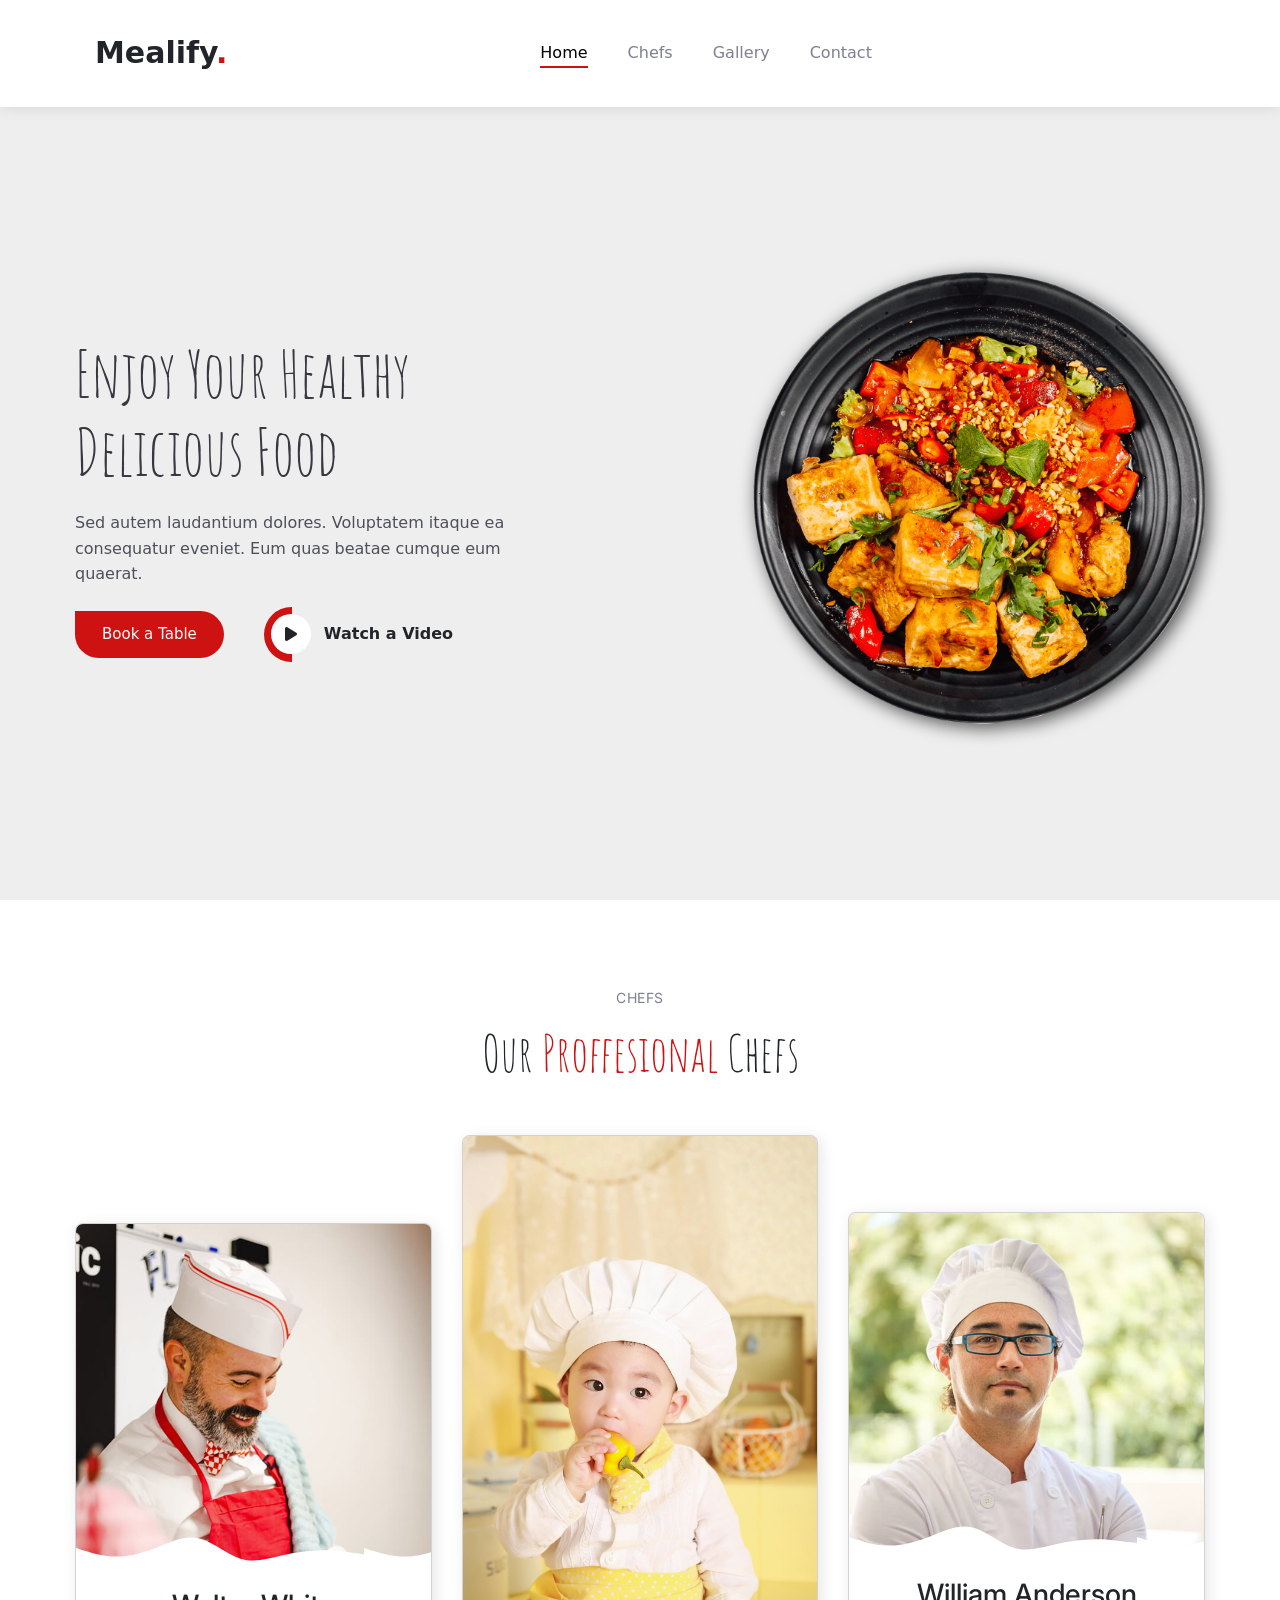
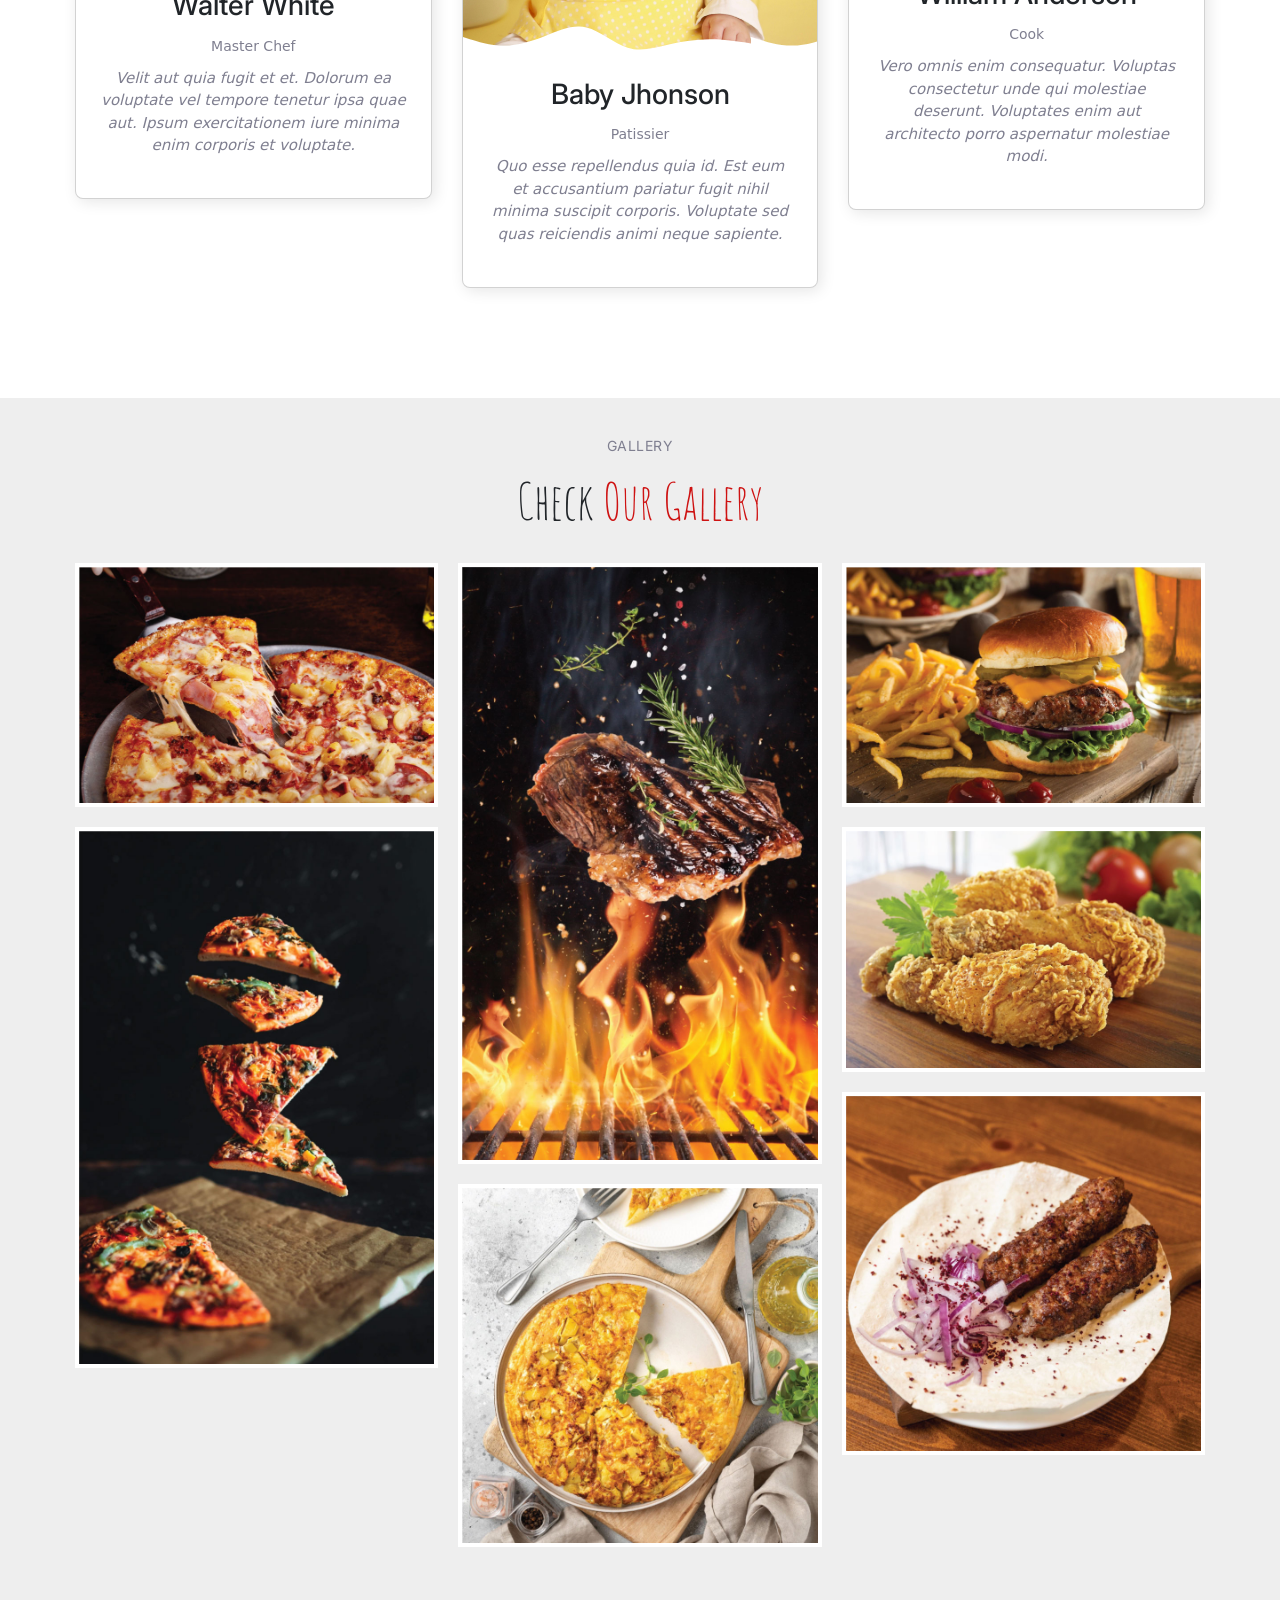
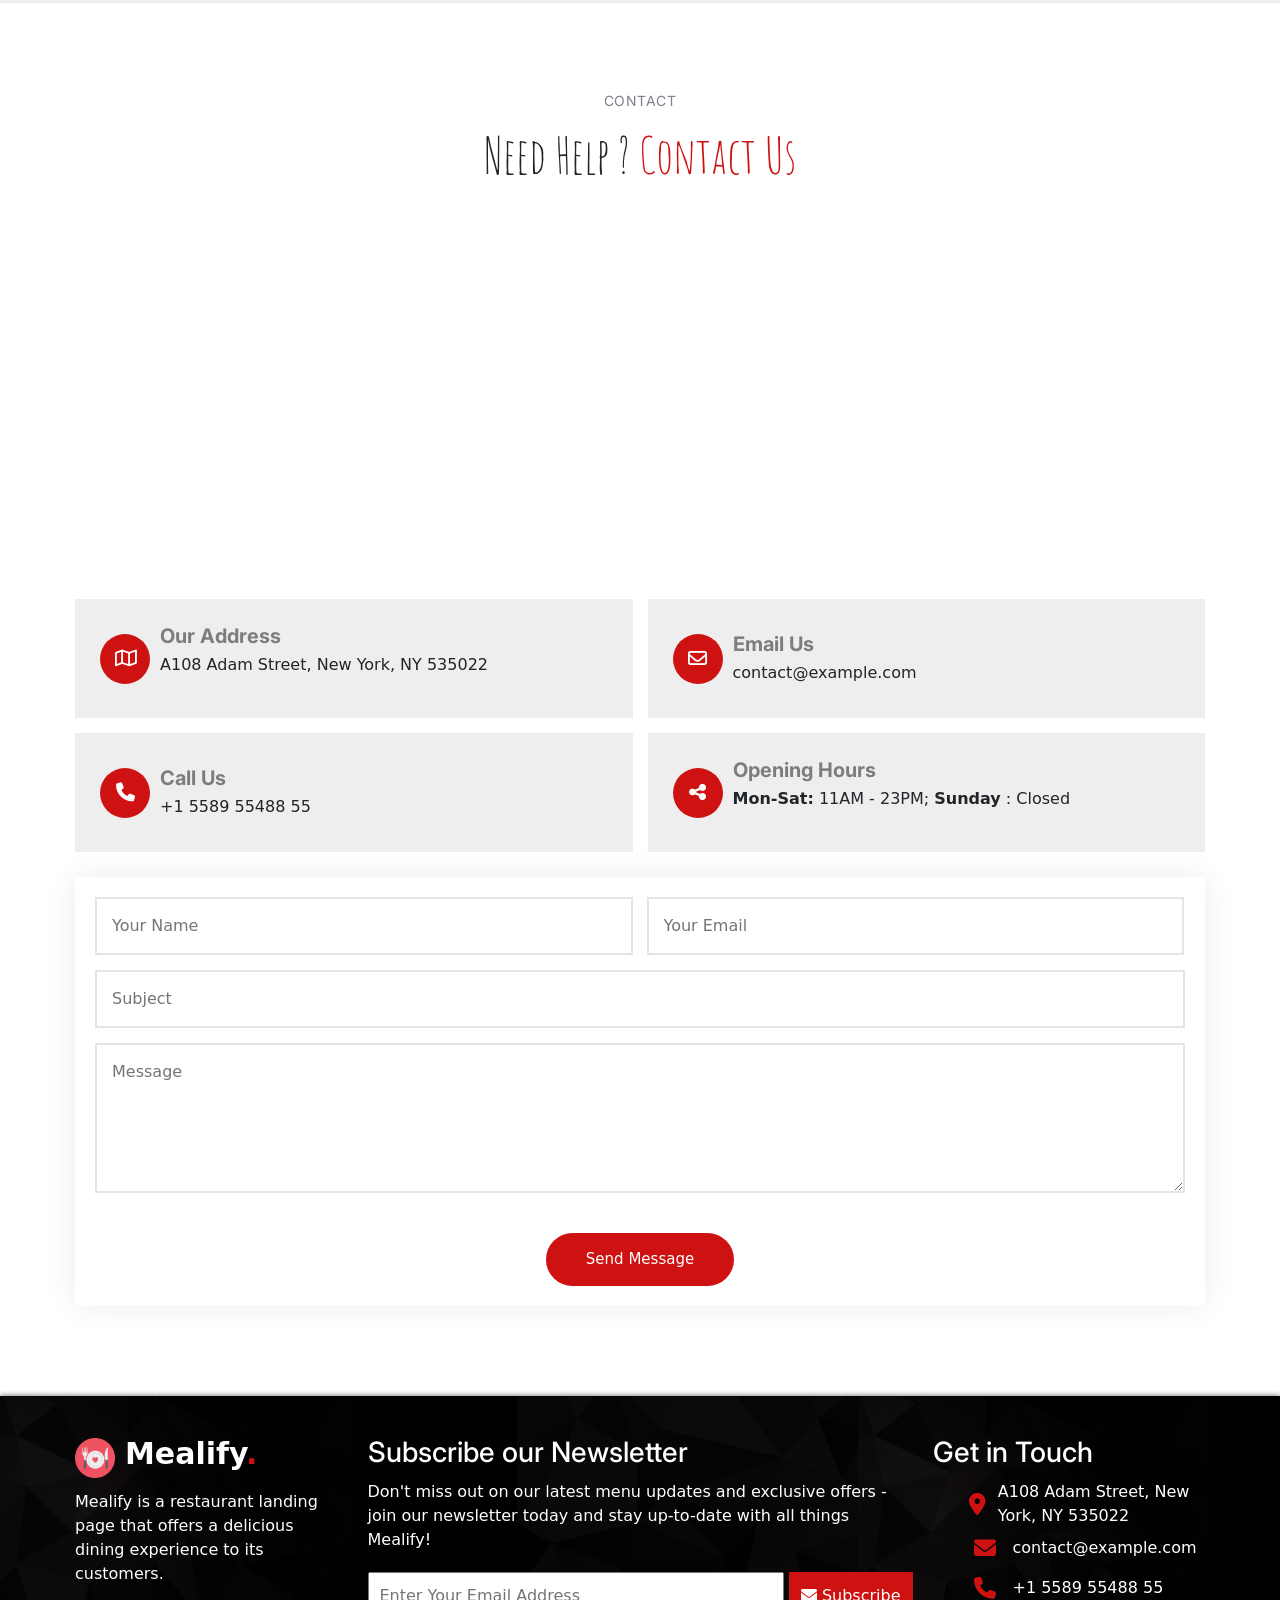
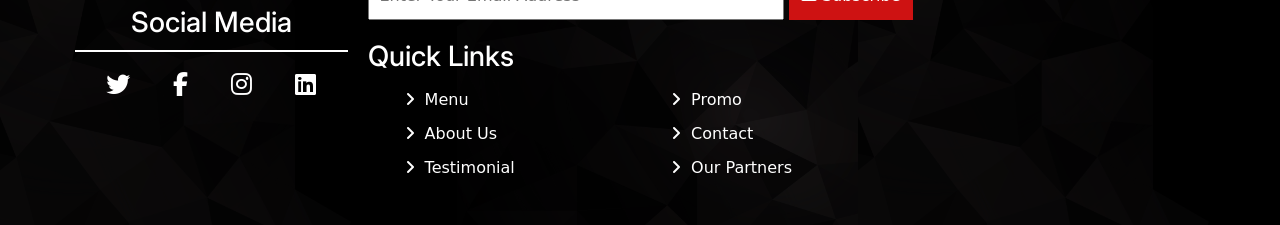
==== commit 2d0616d3: "navbar edit" ====
--- a/index.html
+++ b/index.html
@@ -51,8 +51,8 @@
 		data-bs-spy="scroll"
 		data-bs-target="#NavScrollSpy">
 		<!--------------------NAV----------------------->
-		<nav>
-			<div class="container">
+		<nav class="navBar">
+			<div class="container" id="container">
 				<h1>
 					<a
 						href="#home"
@@ -584,4 +584,6 @@
 			target: "#NavScrollSpy",
 		});
 	</script>
+
+	<script src="./JS/main.js"></script>
 </html>
--- a/css/style.css
+++ b/css/style.css
@@ -1,8 +1,7 @@
 @import url(classes.css);
 
 html {
-    scroll-padding-top: 106px;
-
+    scroll-padding-top: -50px;
 }
 
 body {
@@ -29,6 +28,12 @@
     align-items: center;
     padding: 25px;
     margin: auto;
+    transition: padding 0.3s ease-out;
+}
+
+.container.shrink {
+    padding-top: 0px;
+    padding-bottom: 0px;
 }
 
 .logo {
@@ -62,6 +67,12 @@
 
 .nav-link {
     color: var(--color-tertiary);
+    padding: 0;
+    margin: 10px 20px;
+
+    &:hover {
+        color: var(--color-primary)
+    }
 }
 
 .nav-item {
@@ -76,10 +87,10 @@
         content: "";
         position: absolute;
         bottom: -3px;
-        width: 50%;
+        width: 100%;
         height: 2px;
         background-color: var(--color-primary);
-        left: 15px;
+        left: 0px;
     }
 }
 
--- a/css/classes.css
+++ b/css/classes.css
@@ -1,15 +1,16 @@
-*{
+* {
     padding: 0;
     margin: 0;
     box-sizing: border-box;
     scroll-behavior: smooth;
 }
-:root{
+
+:root {
     --color-default: #212529;
     --primary-hue: 0;
     --primary-saturation: 84%;
     --primary-lightness: 44%;
-    --color-primary: hsl( 0, 84%, 44% );
+    --color-primary: hsl(0, 84%, 44%);
     --color-secondary: #37373f;
     --color-tertiary: #7f7f90;
     --light-hue: 0;
@@ -23,72 +24,84 @@
     --animation-duration: 400ms;
     --block-gap: 5px 15px;
 }
+
 ::-webkit-scrollbar-thumb {
-    background-color: #000;
+    background-color: var(--color-primary);
     box-shadow: 0px 0px 10px 0px #eeeeee8c inset;
     border-radius: 100vh;
 }
+
 ::-webkit-scrollbar {
     width: 12px;
     background-color: #fff;
     border-left: 2px solid #eee;
     box-shadow: 0px 0px 21px 0px #0003 inset;
 }
-::selection{
-    background-color: hsl( var(--primary-hue), var(--primary-saturation), var(--primary-lightness), 0.7 );
-    opacity: 0.2;
+
+::selection {
+    background-color: hsl(var(--primary-hue), var(--primary-saturation), var(--primary-lightness), 0.7);
+    opacity: 1;
     color: var(--color-light);
-} 
-ul{
+}
+
+ul {
     list-style: none;
 }
-a{
+
+a {
     text-decoration: none;
     color: inherit;
     transition: all 0.3s ease 0s;
 }
-.container{
+
+.container {
     padding: 40px 5px;
     margin: 50px auto 0px auto;
 }
 
-.margin-width-auto{
+.margin-width-auto {
     width: fit-content;
     margin-left: auto;
     margin-right: auto;
 }
-.clr{
+
+.clr {
     clear: both;
 }
+
 .section-bg {
     background-color: var(--color-light-grey);
 }
+
 h1, h2, h3, h4, h5, h6 {
     font-family: var(--font-secondary);
 }
+
 .btn-main {
     --background-color: var(--color-primary);
-    --hover-bg-color: hsl( 0, 84%, calc(44% + 5%) );
+    --hover-bg-color: hsl(0, 84%, calc(44% + 5%));
     --hover-color: var(--color-light);
     --padding: 0.375rem 1.125rem;
     --font-size: 0.9375rem;
     --border-radius: 100vh;
 }
-.btn{
---color: var(--color-light);
---padding: 0.3125rem 0.75rem;
---border-width: 0.125rem;
---border-radius: 100vh;
---font-size: 1rem;
-padding: var(--padding);
-border: var(--border-width) solid var(--border-color);
-border-radius: var(--border-radius);
-background-color: var(--background-color);
-color: var(--color);
-font-size: var(--font-size);
-cursor: pointer;
-transition: background-color var(--animation-duration), color var(--animation-duration);
+
+.btn {
+    --color: var(--color-light);
+    --padding: 0.3125rem 0.75rem;
+    --border-width: 0.125rem;
+    --border-radius: 100vh;
+    --font-size: 1rem;
+    padding: var(--padding);
+    border: var(--border-width) solid var(--border-color);
+    border-radius: var(--border-radius);
+    background-color: var(--background-color);
+    color: var(--color);
+    font-size: var(--font-size);
+    cursor: pointer;
+    transition: background-color var(--animation-duration), color var(--animation-duration);
 }
+
 .btn:hover {
     background-color: var(--hover-bg-color);
     color: var(--hover-color);
